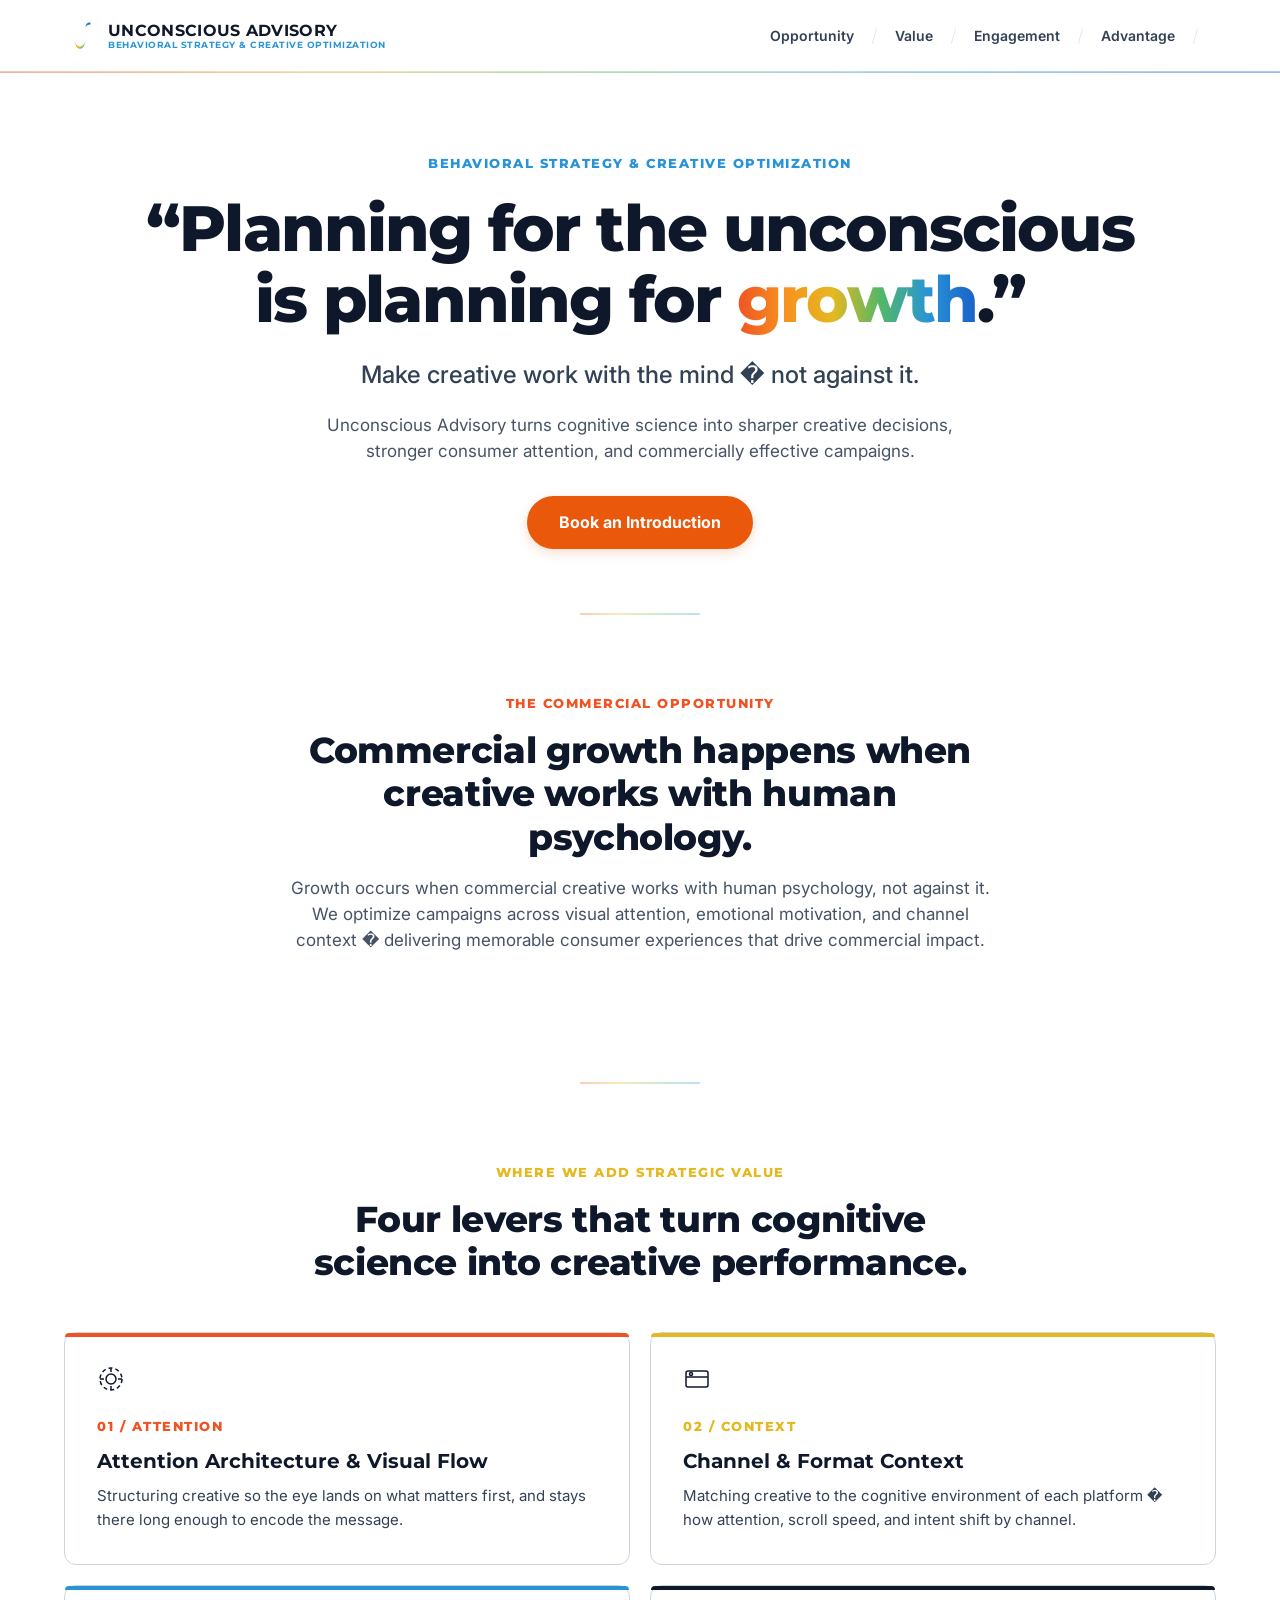
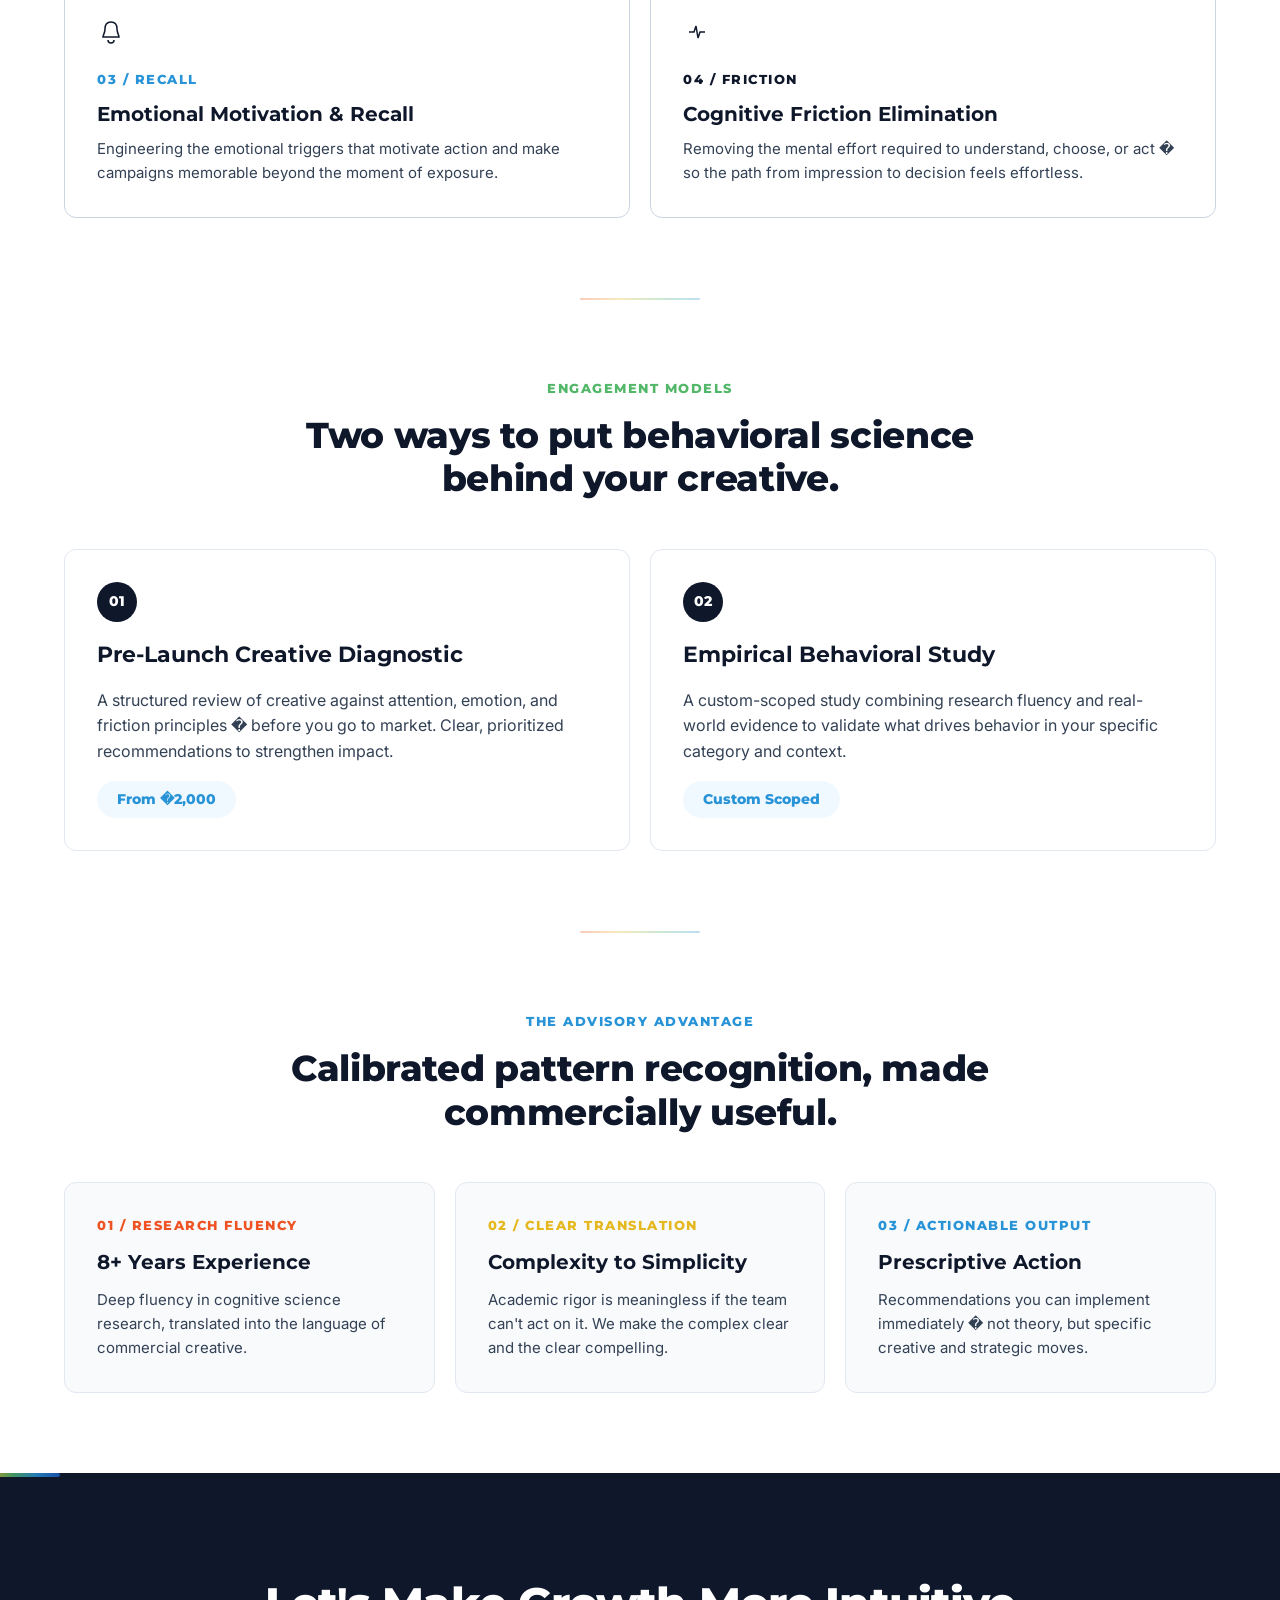
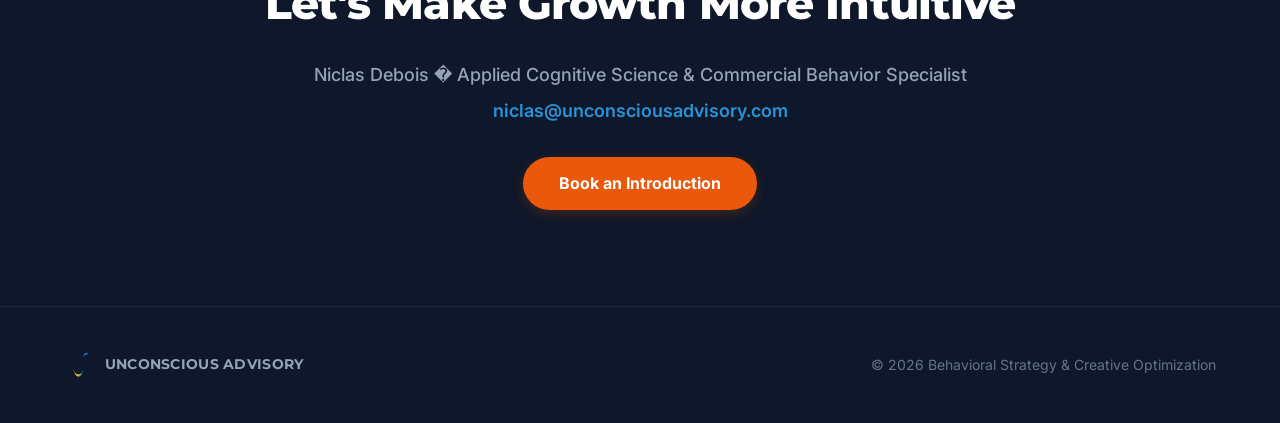
==== index.html @ fe566abb "Enhance mobile menu, add desktop nav dividers, add favicon, and refine logo" ====
<!DOCTYPE html>
<html lang="en">
  <head>
    <meta charset="utf-8">
    <meta name="viewport" content="width=device-width, initial-scale=1">
    <title>Unconscious Advisory � Behavioral Strategy & Creative Optimization</title>
    <meta name="description" content="Unconscious Advisory turns cognitive science into sharper creative decisions, stronger consumer attention, and commercially effective campaigns.">
    <link rel="icon" type="image/svg+xml" href="data:image/svg+xml,<svg viewBox='0 0 400 500' xmlns='http://www.w3.org/2000/svg'><defs><linearGradient id='fg' x1='0%' y1='25%' x2='100%' y2='10%'><stop offset='0%' stop-color='%23EF5324'/><stop offset='18%' stop-color='%23F6921E'/><stop offset='38%' stop-color='%23E5B820'/><stop offset='58%' stop-color='%2352B769'/><stop offset='78%' stop-color='%232894D7'/><stop offset='100%' stop-color='%231B60C8'/></linearGradient></defs><path d='M 50 100 H 130 V 280 C 130 350, 170 380, 200 380 C 230 380, 270 350, 270 280 V 150 C 270 120, 295 105, 330 105 V 80 C 295 80, 270 95, 270 140 V 280 C 270 360, 230 410, 200 410 C 170 410, 130 360, 130 280 V 100 H 50 Z' fill='url(%23fg)'/></svg>">
    <link rel="preconnect" href="https://fonts.googleapis.com">
    <link rel="preconnect" href="https://fonts.gstatic.com" crossorigin>
    <link href="https://fonts.googleapis.com/css2?family=Inter:wght@400;500;600;700&family=Montserrat:wght@600;700;800&display=swap" rel="stylesheet">
    <link rel="stylesheet" href="style.css">
  </head>
  <body>
    <nav>
      <div class="wrap">
        <div class="logo-lockup">
          <svg class="logo-mark" viewBox="0 0 400 500" xmlns="http://www.w3.org/2000/svg">
            <defs>
              <linearGradient id="uLogoGradient" x1="0%" y1="25%" x2="100%" y2="10%">
                <stop offset="0%" stop-color="#EF5324"/>
                <stop offset="18%" stop-color="#F6921E"/>
                <stop offset="38%" stop-color="#E5B820"/>
                <stop offset="58%" stop-color="#52B769"/>
                <stop offset="78%" stop-color="#2894D7"/>
                <stop offset="100%" stop-color="#1B60C8"/>
              </linearGradient>
            </defs>
            <path d="M 50 100 H 130 V 280 C 130 350, 170 380, 200 380 C 230 380, 270 350, 270 280 V 150 C 270 120, 295 105, 330 105 V 80 C 295 80, 270 95, 270 140 V 280 C 270 360, 230 410, 200 410 C 170 410, 130 360, 130 280 V 100 H 50 Z" fill="url(#uLogoGradient)"/>
          </svg>
          <div class="logo-text">
            <span class="l1">Unconscious Advisory</span>
            <span class="l2">Behavioral Strategy &amp; Creative Optimization</span>
          </div>
        </div>
        <button class="menu-toggle" aria-label="Toggle navigation">
          <span></span>
          <span></span>
          <span></span>
        </button>
        <ul id="nav-links">
          <li><a href="#opportunity" class="nav-link">Opportunity</a></li>
          <li><a href="#value" class="nav-link">Value</a></li>
          <li><a href="#models" class="nav-link">Engagement</a></li>
          <li><a href="#advantage" class="nav-link">Advantage</a></li>
          <li class="mobile-cta-li" style="display:none;">
            <a class="nav-cta mobile-only" href="#contact">Book an Introduction</a>
          </li>
        </ul>
      </div>
    </nav>

    <header class="hero">
      <div class="wrap">
        <div class="eyebrow">Behavioral Strategy &amp; Creative Optimization</div>
        <h1 class="slogan">&ldquo;Planning for the unconscious is planning for <span class="accent">growth</span>.&rdquo;</h1>
        <p class="secondary">Make creative work with the mind � not against it.</p>
        <p class="sub">Unconscious Advisory turns cognitive science into sharper creative decisions, stronger consumer attention, and commercially effective campaigns.</p>
        <a class="hero-cta" href="#contact">Book an Introduction</a>
      </div>
    </header>

    <section id="opportunity">
      <div class="wrap">
        <div class="section-head">
          <div class="eyebrow" style="color:var(--grad-1)">The Commercial Opportunity</div>
          <h2>Commercial growth happens when creative works with human psychology.</h2>
          <p>Growth occurs when commercial creative works with human psychology, not against it. We optimize campaigns across visual attention, emotional motivation, and channel context � delivering memorable consumer experiences that drive commercial impact.</p>
        </div>
      </div>
    </section>

    <section id="value">
      <div class="wrap">
        <div class="section-head">
          <div class="eyebrow" style="color:var(--grad-3)">Where We Add Strategic Value</div>
          <h2>Four levers that turn cognitive science into creative performance.</h2>
        </div>
        <div class="grid grid-2x2">
          <div class="card">
            <div class="top-bar" style="background:var(--grad-1)"></div>
            <div class="icon"><svg width="28" height="28" viewBox="0 0 28 28"><circle cx="14" cy="14" r="5"/><circle cx="14" cy="14" r="11" stroke-dasharray="4 3"/><path d="M14 3 L14 7 M14 21 L14 25 M3 14 L7 14 M21 14 L25 14"/></svg></div>
            <span class="num" style="color:var(--grad-1)">01 / Attention</span>
            <h3>Attention Architecture &amp; Visual Flow</h3>
            <p>Structuring creative so the eye lands on what matters first, and stays there long enough to encode the message.</p>
          </div>
          <div class="card">
            <div class="top-bar" style="background:var(--grad-3)"></div>
            <div class="icon"><svg width="28" height="28" viewBox="0 0 28 28"><rect x="3" y="6" width="22" height="16" rx="2"/><path d="M3 12 L25 12"/><circle cx="8" cy="9" r="1.5"/></svg></div>
            <span class="num" style="color:var(--grad-3)">02 / Context</span>
            <h3>Channel &amp; Format Context</h3>
            <p>Matching creative to the cognitive environment of each platform � how attention, scroll speed, and intent shift by channel.</p>
          </div>
          <div class="card">
            <div class="top-bar" style="background:var(--grad-5)"></div>
            <div class="icon"><svg width="28" height="28" viewBox="0 0 28 28"><path d="M14 4 C10 4 8 7 8 11 C8 15 6 17 6 19 L22 19 C22 17 20 15 20 11 C20 7 18 4 14 4 Z M11 22 C11 24 12 25 14 25 C16 25 17 24 17 22"/></svg></div>
            <span class="num" style="color:var(--grad-5)">03 / Recall</span>
            <h3>Emotional Motivation &amp; Recall</h3>
            <p>Engineering the emotional triggers that motivate action and make campaigns memorable beyond the moment of exposure.</p>
          </div>
          <div class="card">
            <div class="top-bar" style="background:var(--dark)"></div>
            <div class="icon"><svg width="28" height="28" viewBox="0 0 28 28"><path d="M6 14 L11 14 L13 8 L15 20 L17 14 L22 14"/></svg></div>
            <span class="num" style="color:var(--dark)">04 / Friction</span>
            <h3>Cognitive Friction Elimination</h3>
            <p>Removing the mental effort required to understand, choose, or act � so the path from impression to decision feels effortless.</p>
          </div>
        </div>
      </div>
    </section>

    <section id="models">
      <div class="wrap">
        <div class="section-head">
          <div class="eyebrow" style="color:var(--grad-4)">Engagement Models</div>
          <h2>Two ways to put behavioral science behind your creative.</h2>
        </div>
        <div class="grid grid-2">
          <div class="eng-card">
            <div class="node">01</div>
            <h3>Pre-Launch Creative Diagnostic</h3>
            <p>A structured review of creative against attention, emotion, and friction principles � before you go to market. Clear, prioritized recommendations to strengthen impact.</p>
            <span class="price-tag">From �2,000</span>
          </div>
          <div class="eng-card">
            <div class="node">02</div>
            <h3>Empirical Behavioral Study</h3>
            <p>A custom-scoped study combining research fluency and real-world evidence to validate what drives behavior in your specific category and context.</p>
            <span class="price-tag">Custom Scoped</span>
          </div>
        </div>
      </div>
    </section>

    <section id="advantage">
      <div class="wrap">
        <div class="section-head">
          <div class="eyebrow" style="color:var(--grad-5)">The Advisory Advantage</div>
          <h2>Calibrated pattern recognition, made commercially useful.</h2>
        </div>
        <div class="advantage">
          <div class="adv-item">
            <div class="label">01 / Research Fluency</div>
            <h3>8+ Years Experience</h3>
            <p>Deep fluency in cognitive science research, translated into the language of commercial creative.</p>
          </div>
          <div class="adv-item">
            <div class="label">02 / Clear Translation</div>
            <h3>Complexity to Simplicity</h3>
            <p>Academic rigor is meaningless if the team can't act on it. We make the complex clear and the clear compelling.</p>
          </div>
          <div class="adv-item">
            <div class="label">03 / Actionable Output</div>
            <h3>Prescriptive Action</h3>
            <p>Recommendations you can implement immediately � not theory, but specific creative and strategic moves.</p>
          </div>
        </div>
      </div>
    </section>

    <section id="contact" class="cta-section">
      <div class="wrap">
        <h2>Let's Make Growth More Intuitive</h2>
        <p class="person">Niclas Debois � Applied Cognitive Science &amp; Commercial Behavior Specialist</p>
        <a class="email" href="mailto:niclas@unconsciousadvisory.com">niclas@unconsciousadvisory.com</a><br>
        <a class="cta-btn" href="mailto:niclas@unconsciousadvisory.com?subject=Book%20an%20Introduction">Book an Introduction</a>
      </div>
    </section>

    <footer>
      <div class="wrap">
        <div class="footer-logo">
          <svg class="logo-mark" viewBox="0 0 400 500" xmlns="http://www.w3.org/2000/svg">
            <defs>
              <linearGradient id="uLogoGradientFt" x1="0%" y1="25%" x2="100%" y2="10%">
                <stop offset="0%" stop-color="#EF5324"/>
                <stop offset="18%" stop-color="#F6921E"/>
                <stop offset="38%" stop-color="#E5B820"/>
                <stop offset="58%" stop-color="#52B769"/>
                <stop offset="78%" stop-color="#2894D7"/>
                <stop offset="100%" stop-color="#1B60C8"/>
              </linearGradient>
            </defs>
            <path d="M 50 100 H 130 V 280 C 130 350, 170 380, 200 380 C 230 380, 270 350, 270 280 V 150 C 270 120, 295 105, 330 105 V 80 C 295 80, 270 95, 270 140 V 280 C 270 360, 230 410, 200 410 C 170 410, 130 360, 130 280 V 100 H 50 Z" fill="url(#uLogoGradientFt)"/>
          </svg>
          <span class="ft">Unconscious Advisory</span>
        </div>
        <span class="footer-copy">&copy; <span id="year"></span> Behavioral Strategy &amp; Creative Optimization</span>
      </div>
    </footer>
    <script>
      document.getElementById('year').textContent = new Date().getFullYear();
      
      // Mobile Menu Toggle
      const toggle = document.querySelector('.menu-toggle');
      const navLinks = document.getElementById('nav-links');
      const links = document.querySelectorAll('.nav-link');
      
      toggle.addEventListener('click', () => {
        toggle.classList.toggle('active');
        navLinks.classList.toggle('active');
        document.body.classList.toggle('menu-open');
      });
      
      links.forEach(link => {
        link.addEventListener('click', () => {
          toggle.classList.remove('active');
          navLinks.classList.remove('active');
          document.body.classList.remove('menu-open');
        });
      });
    </script>
  </body>
</html>
---- style.css ----
* { margin: 0; padding: 0; box-sizing: border-box; }
:root {
  --dark: #0F172A;
  --neutral: #334155;
  --bg: #FFFFFF;
  --tint: #F8FAFC;
  --border: #E2E8F0;
  --border-card: #CBD5E1;
  --accent-1: #EA580C;
  --accent-2: #EAB308;
  --accent-3: #0284C7;
  --price-bg: #F0F9FF;
  --grad-1: #EF5324;
  --grad-2: #F6921E;
  --grad-3: #E5B820;
  --grad-4: #52B769;
  --grad-5: #2894D7;
  --grad-6: #1B60C8;
}
html { scroll-behavior: smooth; }
body {
  font-family: 'Inter', -apple-system, BlinkMacSystemFont, 'Segoe UI', Roboto, sans-serif;
  background: var(--bg);
  color: var(--neutral);
  font-size: 16px;
  line-height: 1.55;
  -webkit-font-smoothing: antialiased;
}
body.menu-open { overflow: hidden; }
h1, h2, h3, h4 { font-family: 'Montserrat', sans-serif; color: var(--dark); }
a { color: var(--accent-3); text-decoration: none; transition: opacity 0.2s; }
a:hover { opacity: 0.8; }
.wrap { max-width: 1200px; margin: 0 auto; padding: 0 24px; }

nav {
  position: sticky; top: 0; z-index: 100;
  background: rgba(255,255,255,0.92);
  backdrop-filter: blur(12px);
  border-bottom: 1px solid var(--border);
}
nav::after {
  content: ""; position: absolute; bottom: -1px; left: 0; right: 0; height: 2px;
  background: linear-gradient(90deg, var(--grad-1), var(--grad-3), var(--grad-4), var(--grad-5), var(--grad-6));
  opacity: 0.35;
}
nav .wrap { display: flex; align-items: center; justify-content: space-between; height: 72px; }
.logo-lockup { display: flex; align-items: center; gap: 12px; z-index: 110; }
.logo-mark { height: 40px; width: auto; flex-shrink: 0; }
.logo-text { display: flex; flex-direction: column; line-height: 1.1; }
.logo-text .l1 { font-family: 'Montserrat', sans-serif; font-weight: 700; font-size: 16px; text-transform: uppercase; color: var(--dark); letter-spacing: 0.02em; }
.logo-text .l2 { font-family: 'Montserrat', sans-serif; font-weight: 700; font-size: 8.5px; text-transform: uppercase; color: var(--grad-5); letter-spacing: 0.06em; margin-top: 2px; }

nav ul { list-style: none; display: flex; align-items: center; }
nav ul li { display: flex; align-items: center; }
/* Desktop Slicing/Dividers */
nav ul li:not(:last-child)::after {
  content: "";
  width: 1px;
  height: 16px;
  background: var(--border);
  margin: 0 20px;
  transform: rotate(15deg);
}
nav ul a { font-size: 14px; font-weight: 600; color: var(--neutral); transition: color 0.2s; }
nav ul a:hover { color: var(--dark); }

.nav-cta { display: none; } /* Hidden on desktop nav per request */

/* Hamburger Menu Toggle */
.menu-toggle {
  display: none;
  flex-direction: column;
  justify-content: center;
  gap: 5px;
  background: none;
  border: none;
  cursor: pointer;
  padding: 10px;
  z-index: 110;
  width: 44px;
  height: 44px;
}
.menu-toggle span {
  display: block;
  width: 24px;
  height: 2px;
  background: var(--dark);
  border-radius: 2px;
  transition: 0.3s;
}
.menu-toggle.active span:nth-child(1) { transform: translateY(7px) rotate(45deg); }
.menu-toggle.active span:nth-child(2) { opacity: 0; }
.menu-toggle.active span:nth-child(3) { transform: translateY(-7px) rotate(-45deg); }

@media (max-width: 960px) {
  .menu-toggle { display: flex; }
  nav ul {
    position: fixed;
    top: 0;
    right: 0;
    bottom: 0;
    left: 0;
    background: #fff;
    flex-direction: column;
    justify-content: center;
    align-items: center;
    gap: 32px;
    padding: 24px;
    transform: translateX(100%);
    transition: transform 0.4s cubic-bezier(0.16, 1, 0.3, 1);
    z-index: 105;
  }
  nav ul.active { transform: translateX(0); }
  nav ul li:not(:last-child)::after { display: none; }
  nav ul a { font-size: 28px; font-weight: 700; color: var(--dark); }
  
  /* Mobile version of the CTA in dropdown */
  nav ul .mobile-cta-li { display: block; margin-top: 20px; }
  .nav-cta.mobile-only {
    display: inline-block;
    font-family: 'Inter', sans-serif; font-size: 18px; font-weight: 700; color: #fff;
    padding: 16px 40px; background: var(--accent-1); border-radius: 40px;
    text-align: center;
  }
}

.hero { padding: 80px 0 64px; position: relative; overflow: hidden; background: var(--bg); }
.hero .wrap { position: relative; text-align: center; }
.eyebrow {
  font-family: 'Montserrat', sans-serif; font-size: 13px; font-weight: 800;
  text-transform: uppercase; letter-spacing: 1.5px; color: var(--grad-5);
  margin-bottom: 20px;
}
.hero .slogan {
  font-family: 'Montserrat', sans-serif;
  font-size: clamp(32px, 6vw, 64px); font-weight: 800; line-height: 1.1;
  letter-spacing: -0.03em; color: var(--dark); max-width: 1000px;
  margin: 0 auto 24px;
}
.hero .slogan .accent {
  background: linear-gradient(90deg, var(--grad-1), var(--grad-2), var(--grad-3), var(--grad-4), var(--grad-5), var(--grad-6));
  -webkit-background-clip: text; background-clip: text;
  -webkit-text-fill-color: transparent;
}
.hero .secondary {
  font-family: 'Inter', sans-serif;
  font-size: clamp(18px, 2.5vw, 24px); font-weight: 500; line-height: 1.4;
  color: var(--neutral); max-width: 700px; margin: 0 auto 20px;
}
.hero .sub { font-size: clamp(15px, 2vw, 17px); color: var(--neutral); max-width: 640px; margin: 0 auto 32px; font-weight: 400; opacity: 0.9; }
.hero-cta {
  display: inline-block; font-family: 'Inter', sans-serif; font-weight: 700; font-size: 16px;
  color: #fff; background: var(--accent-1); padding: 14px 32px; border-radius: 30px;
  transition: transform 0.2s, box-shadow 0.2s;
  box-shadow: 0 4px 12px rgba(234, 88, 12, 0.2);
}
.hero-cta:hover { transform: translateY(-2px); box-shadow: 0 6px 16px rgba(234, 88, 12, 0.3); opacity: 1; }

section { padding: 80px 0; position: relative; }
section::before {
  content: ""; position: absolute; top: 0; left: 50%; transform: translateX(-50%);
  width: 120px; height: 2px;
  background: linear-gradient(90deg, var(--grad-1), var(--grad-3), var(--grad-4), var(--grad-5));
  opacity: 0.3; border-radius: 2px;
}
.section-head { max-width: 720px; margin: 0 auto 48px; text-align: center; }
.section-head .eyebrow { margin-bottom: 16px; }
.section-head h2 { font-size: clamp(26px, 4vw, 36px); font-weight: 800; line-height: 1.2; color: var(--dark); margin-bottom: 16px; letter-spacing: -0.01em; }
.section-head p { font-size: 17px; color: var(--neutral); opacity: 0.9; }

.grid { display: grid; gap: 20px; }
.grid-2x2 { grid-template-columns: repeat(2, 1fr); }
.grid-2 { grid-template-columns: repeat(2, 1fr); }

.card {
  background: var(--bg); border: 1px solid var(--border-card); border-radius: 12px;
  padding: 32px; transition: transform 0.3s, box-shadow 0.3s; position: relative;
}
.card:hover { transform: translateY(-4px); box-shadow: 0 12px 32px rgba(15,23,42,0.08); }
.card .top-bar { position: absolute; top: 0; left: 0; right: 0; height: 4px; border-radius: 12px 12px 0 0; }
.card .icon { margin-bottom: 16px; }
.card .icon svg { stroke: var(--dark); stroke-width: 1.5; fill: none; }
.card .num { font-family: 'Montserrat', sans-serif; font-size: 13px; font-weight: 800; letter-spacing: 1.5px; margin-bottom: 12px; display: block; text-transform: uppercase; }
.card h3 { font-size: 20px; font-weight: 700; line-height: 1.3; color: var(--dark); margin-bottom: 10px; }
.card p { color: var(--neutral); font-size: 15px; line-height: 1.6; }

.eng-card {
  background: var(--bg); border: 1px solid var(--border); border-radius: 12px;
  padding: 32px; display: flex; flex-direction: column; gap: 16px;
}
.eng-card .node {
  display: inline-flex; align-items: center; justify-content: center;
  width: 40px; height: 40px; border-radius: 50%; background: var(--dark); color: #fff;
  font-family: 'Montserrat', sans-serif; font-size: 14px; font-weight: 800;
}
.eng-card h3 { font-size: 22px; font-weight: 700; color: var(--dark); }
.eng-card p { color: var(--neutral); font-size: 16px; line-height: 1.6; }
.price-tag {
  display: inline-block; font-family: 'Montserrat', sans-serif; font-size: 14px; font-weight: 800;
  color: var(--grad-5); background: var(--price-bg); padding: 8px 20px; border-radius: 30px;
  align-self: flex-start; margin-top: auto;
}

.advantage { display: grid; grid-template-columns: repeat(3, 1fr); gap: 20px; }
.adv-item {
  background: var(--tint); border: 1px solid var(--border); border-radius: 12px; padding: 32px;
}
.adv-item .label {
  font-family: 'Montserrat', sans-serif; font-size: 13px; font-weight: 800;
  text-transform: uppercase; letter-spacing: 1.5px; margin-bottom: 12px;
}
.adv-item:nth-child(1) .label { color: var(--grad-1); }
.adv-item:nth-child(2) .label { color: var(--grad-3); }
.adv-item:nth-child(3) .label { color: var(--grad-5); }
.adv-item h3 { font-size: 20px; font-weight: 700; color: var(--dark); margin-bottom: 10px; }
.adv-item p { color: var(--neutral); font-size: 15px; line-height: 1.6; }

.cta-section { padding: 96px 0; text-align: center; background: var(--dark); position: relative; }
.cta-section::before {
  content: ""; position: absolute; top: 0; left: 0; right: 0; height: 4px;
  background: linear-gradient(90deg, var(--grad-1), var(--grad-2), var(--grad-3), var(--grad-4), var(--grad-5), var(--grad-6));
  opacity: 0.8;
}
.cta-section h2 { font-size: clamp(32px, 5vw, 44px); font-weight: 800; color: #fff; margin-bottom: 24px; letter-spacing: -0.02em; }
.cta-section .person { color: #94a3b8; font-size: 18px; margin-bottom: 8px; font-weight: 500; }
.cta-section .email { color: var(--grad-5); font-size: 18px; font-weight: 600; margin-bottom: 32px; display: inline-block; }
.cta-section .email:hover { color: #fff; opacity: 1; }
.cta-btn {
  display: inline-block; font-family: 'Inter', sans-serif; font-weight: 700; font-size: 16px;
  color: #fff; background: var(--accent-1); padding: 14px 36px; border-radius: 30px;
  transition: transform 0.2s, box-shadow 0.2s;
  box-shadow: 0 4px 12px rgba(234, 88, 12, 0.2);
}
.cta-btn:hover { transform: translateY(-2px); box-shadow: 0 8px 20px rgba(234, 88, 12, 0.4); opacity: 1; }

footer { padding: 40px 0; background: var(--dark); border-top: 1px solid #1e293b; }
footer .wrap { display: flex; align-items: center; justify-content: space-between; gap: 24px; }
.footer-logo { display: flex; align-items: center; gap: 12px; }
.footer-logo .logo-mark { height: 36px; width: auto; }
.footer-logo .ft { font-family: 'Montserrat', sans-serif; font-weight: 700; font-size: 14px; text-transform: uppercase; color: #94a3b8; letter-spacing: 0.02em; }
.footer-copy { color: #64748b; font-size: 14px; }

@media (max-width: 760px) {
  .grid-2x2, .grid-2, .advantage { grid-template-columns: 1fr; }
  section { padding: 64px 0; }
  .hero { padding: 64px 0 48px; }
  .cta-section { padding: 64px 0; }
  footer .wrap { flex-direction: column; text-align: center; }
  .footer-logo { justify-content: center; }
}
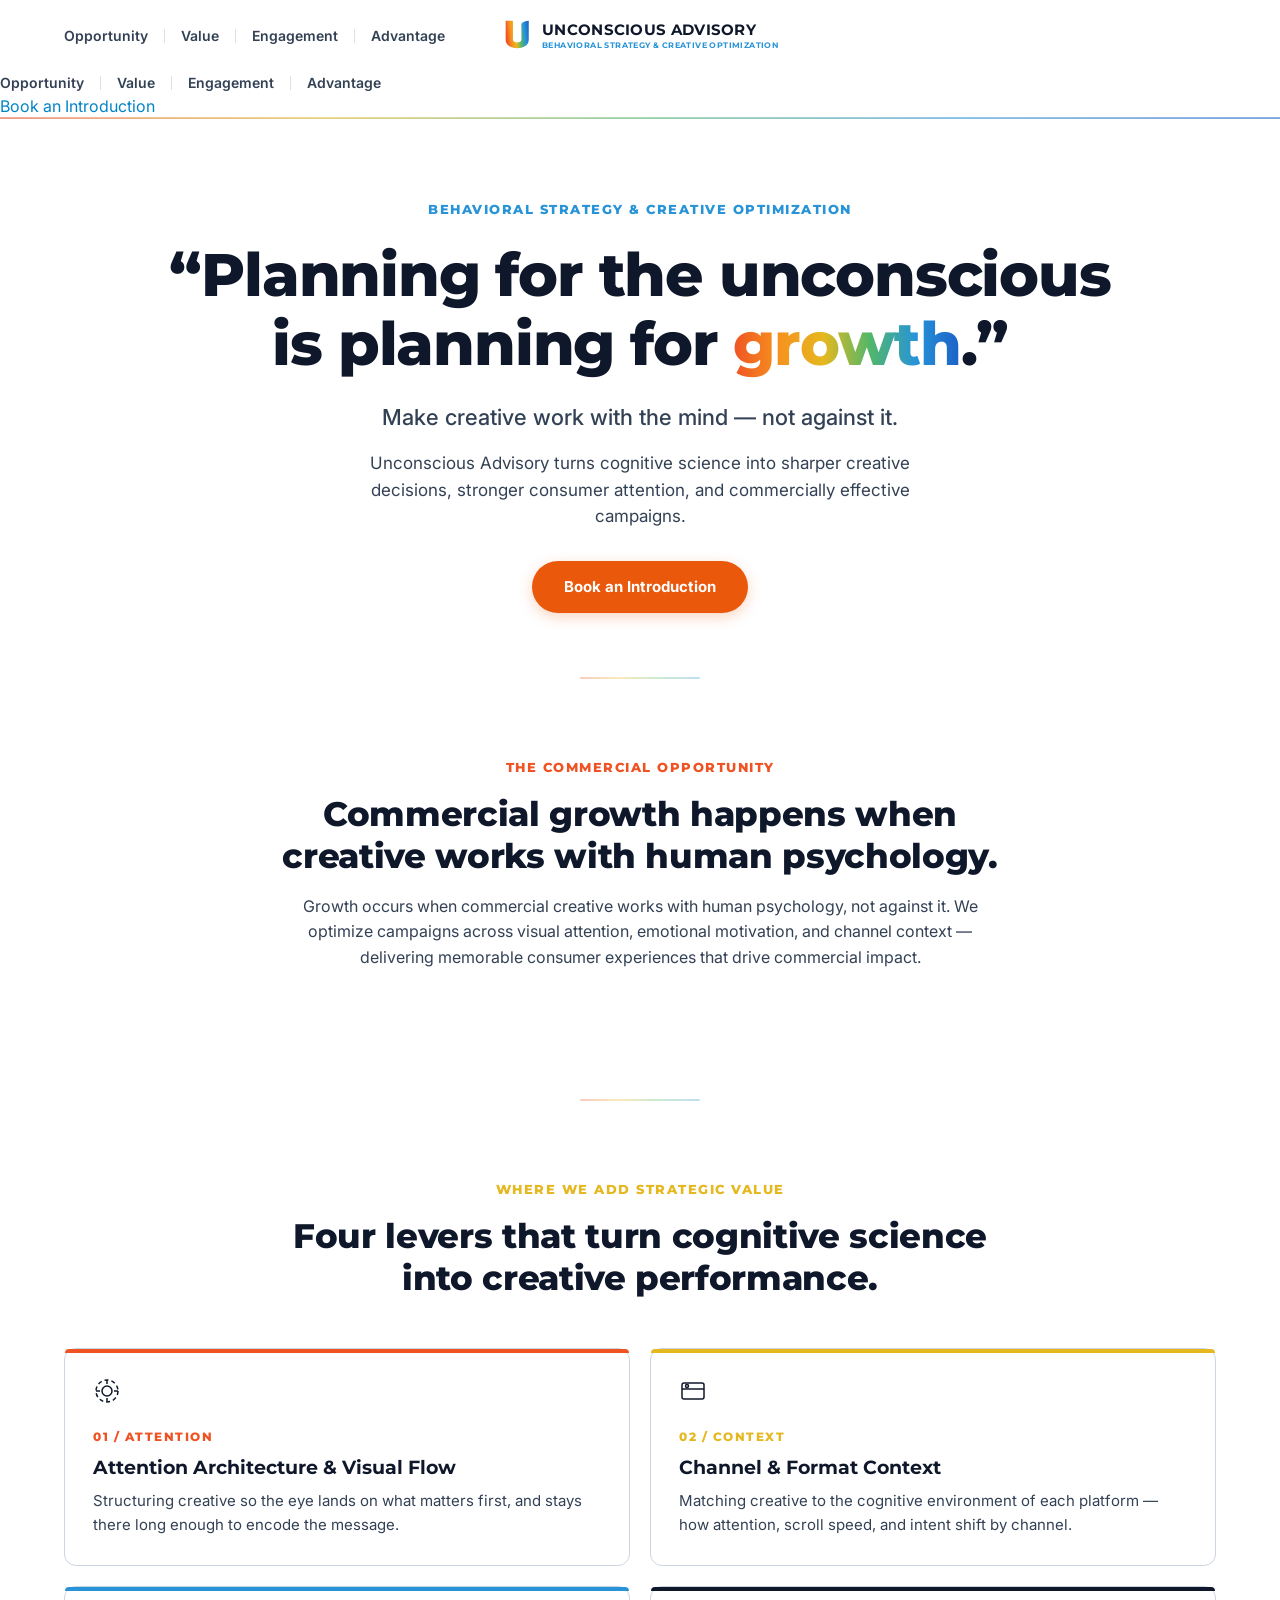
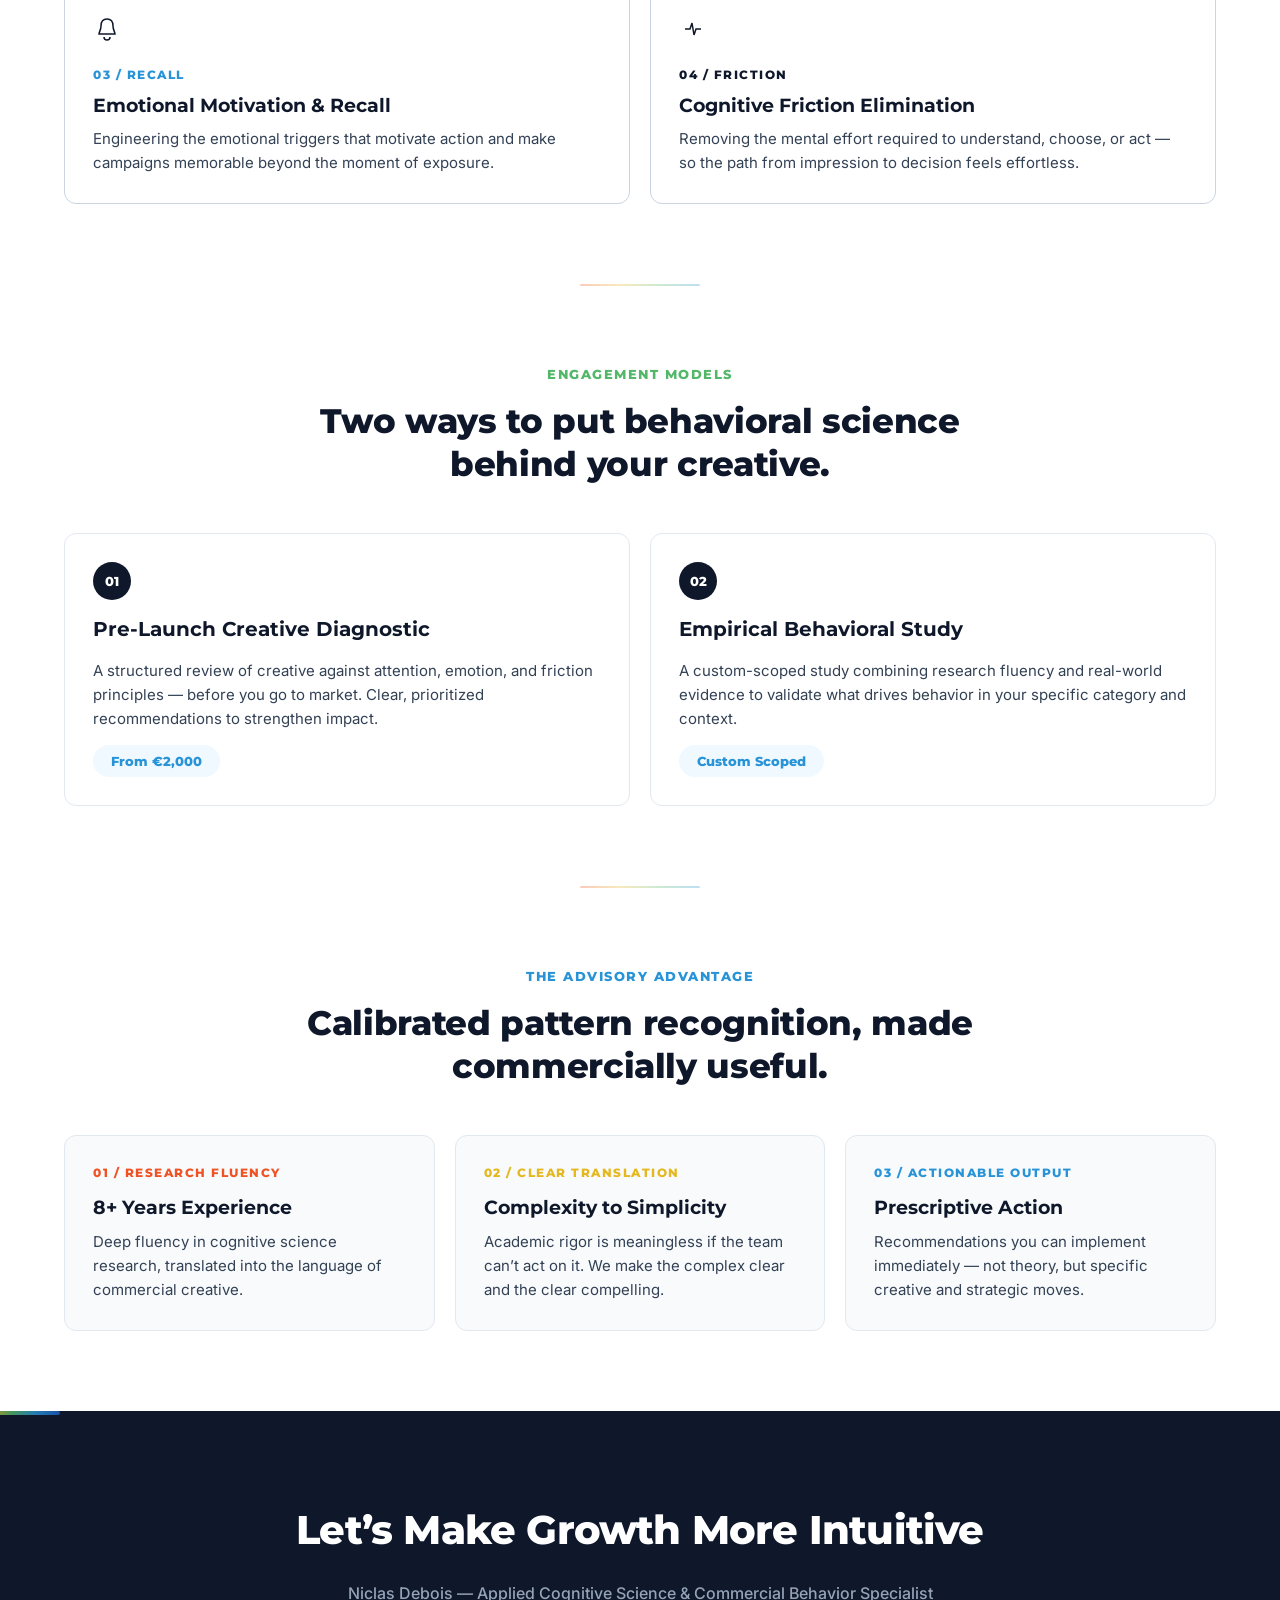
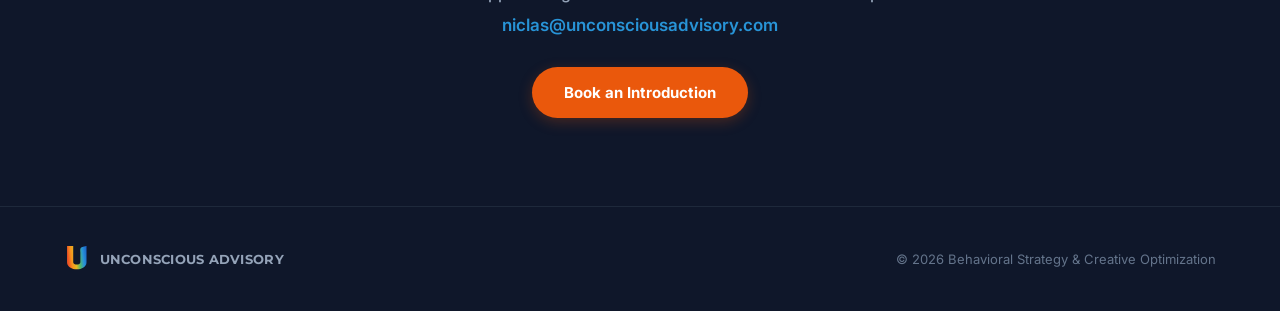
==== commit 1c2ed730: "Fix logo alignment, overhaul mobile menu dropdown, and fix character encoding" ====
--- a/index.html
+++ b/index.html
@@ -3,9 +3,9 @@
   <head>
     <meta charset="utf-8">
     <meta name="viewport" content="width=device-width, initial-scale=1">
-    <title>Unconscious Advisory � Behavioral Strategy & Creative Optimization</title>
+    <title>Unconscious Advisory &mdash; Behavioral Strategy &amp; Creative Optimization</title>
     <meta name="description" content="Unconscious Advisory turns cognitive science into sharper creative decisions, stronger consumer attention, and commercially effective campaigns.">
-    <link rel="icon" type="image/svg+xml" href="data:image/svg+xml,<svg viewBox='0 0 400 500' xmlns='http://www.w3.org/2000/svg'><defs><linearGradient id='fg' x1='0%' y1='25%' x2='100%' y2='10%'><stop offset='0%' stop-color='%23EF5324'/><stop offset='18%' stop-color='%23F6921E'/><stop offset='38%' stop-color='%23E5B820'/><stop offset='58%' stop-color='%2352B769'/><stop offset='78%' stop-color='%232894D7'/><stop offset='100%' stop-color='%231B60C8'/></linearGradient></defs><path d='M 50 100 H 130 V 280 C 130 350, 170 380, 200 380 C 230 380, 270 350, 270 280 V 150 C 270 120, 295 105, 330 105 V 80 C 295 80, 270 95, 270 140 V 280 C 270 360, 230 410, 200 410 C 170 410, 130 360, 130 280 V 100 H 50 Z' fill='url(%23fg)'/></svg>">
+    <link rel="icon" type="image/svg+xml" href="data:image/svg+xml,<svg viewBox='0 0 100 125' xmlns='http://www.w3.org/2000/svg'><defs><linearGradient id='fg' x1='0%' y1='25%' x2='100%' y2='10%'><stop offset='0%' stop-color='%23EF5324'/><stop offset='18%' stop-color='%23F6921E'/><stop offset='38%' stop-color='%23E5B820'/><stop offset='58%' stop-color='%2352B769'/><stop offset='78%' stop-color='%232894D7'/><stop offset='100%' stop-color='%231B60C8'/></linearGradient></defs><path d='M 12 12 H 36 V 75 C 36 87, 64 87, 64 75 V 38 C 64 24, 58 16, 88 12 C 88 35, 88 75, 88 75 C 88 112, 12 112, 12 75 Z' fill='url(%23fg)'/></svg>">
     <link rel="preconnect" href="https://fonts.googleapis.com">
     <link rel="preconnect" href="https://fonts.gstatic.com" crossorigin>
     <link href="https://fonts.googleapis.com/css2?family=Inter:wght@400;500;600;700&family=Montserrat:wght@600;700;800&display=swap" rel="stylesheet">
@@ -14,8 +14,16 @@
   <body>
     <nav>
       <div class="wrap">
-        <div class="logo-lockup">
-          <svg class="logo-mark" viewBox="0 0 400 500" xmlns="http://www.w3.org/2000/svg">
+        <div class="nav-left">
+          <ul>
+            <li><a href="#opportunity">Opportunity</a></li>
+            <li><a href="#value">Value</a></li>
+            <li><a href="#models">Engagement</a></li>
+            <li><a href="#advantage">Advantage</a></li>
+          </ul>
+        </div>
+        <a href="#" class="logo-lockup">
+          <svg class="logo-mark" viewBox="0 0 100 125" xmlns="http://www.w3.org/2000/svg">
             <defs>
               <linearGradient id="uLogoGradient" x1="0%" y1="25%" x2="100%" y2="10%">
                 <stop offset="0%" stop-color="#EF5324"/>
@@ -26,27 +34,31 @@
                 <stop offset="100%" stop-color="#1B60C8"/>
               </linearGradient>
             </defs>
-            <path d="M 50 100 H 130 V 280 C 130 350, 170 380, 200 380 C 230 380, 270 350, 270 280 V 150 C 270 120, 295 105, 330 105 V 80 C 295 80, 270 95, 270 140 V 280 C 270 360, 230 410, 200 410 C 170 410, 130 360, 130 280 V 100 H 50 Z" fill="url(#uLogoGradient)"/>
+            <path d="M 12 12 H 36 V 75 C 36 87, 64 87, 64 75 V 38 C 64 24, 58 16, 88 12 C 88 35, 88 75, 88 75 C 88 112, 12 112, 12 75 Z" fill="url(#uLogoGradient)"/>
           </svg>
           <div class="logo-text">
             <span class="l1">Unconscious Advisory</span>
             <span class="l2">Behavioral Strategy &amp; Creative Optimization</span>
           </div>
-        </div>
-        <button class="menu-toggle" aria-label="Toggle navigation">
-          <span></span>
-          <span></span>
-          <span></span>
-        </button>
-        <ul id="nav-links">
-          <li><a href="#opportunity" class="nav-link">Opportunity</a></li>
-          <li><a href="#value" class="nav-link">Value</a></li>
-          <li><a href="#models" class="nav-link">Engagement</a></li>
-          <li><a href="#advantage" class="nav-link">Advantage</a></li>
-          <li class="mobile-cta-li" style="display:none;">
-            <a class="nav-cta mobile-only" href="#contact">Book an Introduction</a>
-          </li>
+        </a>
+        <div class="nav-right">
+          <button class="menu-toggle" aria-label="Toggle navigation">
+            <span></span>
+            <span></span>
+            <span></span>
+          </button>
+        </div>
+      </div>
+      <div class="mobile-dropdown" id="mobile-menu">
+        <ul>
+          <li><a href="#opportunity" class="mobile-link">Opportunity</a></li>
+          <li><a href="#value" class="mobile-link">Value</a></li>
+          <li><a href="#models" class="mobile-link">Engagement</a></li>
+          <li><a href="#advantage" class="mobile-link">Advantage</a></li>
         </ul>
+        <div class="mobile-cta-wrapper">
+          <a class="mobile-cta-btn mobile-link" href="#contact">Book an Introduction</a>
+        </div>
       </div>
     </nav>
 
@@ -54,7 +66,7 @@
       <div class="wrap">
         <div class="eyebrow">Behavioral Strategy &amp; Creative Optimization</div>
         <h1 class="slogan">&ldquo;Planning for the unconscious is planning for <span class="accent">growth</span>.&rdquo;</h1>
-        <p class="secondary">Make creative work with the mind � not against it.</p>
+        <p class="secondary">Make creative work with the mind &mdash; not against it.</p>
         <p class="sub">Unconscious Advisory turns cognitive science into sharper creative decisions, stronger consumer attention, and commercially effective campaigns.</p>
         <a class="hero-cta" href="#contact">Book an Introduction</a>
       </div>
@@ -65,7 +77,7 @@
         <div class="section-head">
           <div class="eyebrow" style="color:var(--grad-1)">The Commercial Opportunity</div>
           <h2>Commercial growth happens when creative works with human psychology.</h2>
-          <p>Growth occurs when commercial creative works with human psychology, not against it. We optimize campaigns across visual attention, emotional motivation, and channel context � delivering memorable consumer experiences that drive commercial impact.</p>
+          <p>Growth occurs when commercial creative works with human psychology, not against it. We optimize campaigns across visual attention, emotional motivation, and channel context &mdash; delivering memorable consumer experiences that drive commercial impact.</p>
         </div>
       </div>
     </section>
@@ -89,7 +101,7 @@
             <div class="icon"><svg width="28" height="28" viewBox="0 0 28 28"><rect x="3" y="6" width="22" height="16" rx="2"/><path d="M3 12 L25 12"/><circle cx="8" cy="9" r="1.5"/></svg></div>
             <span class="num" style="color:var(--grad-3)">02 / Context</span>
             <h3>Channel &amp; Format Context</h3>
-            <p>Matching creative to the cognitive environment of each platform � how attention, scroll speed, and intent shift by channel.</p>
+            <p>Matching creative to the cognitive environment of each platform &mdash; how attention, scroll speed, and intent shift by channel.</p>
           </div>
           <div class="card">
             <div class="top-bar" style="background:var(--grad-5)"></div>
@@ -103,7 +115,7 @@
             <div class="icon"><svg width="28" height="28" viewBox="0 0 28 28"><path d="M6 14 L11 14 L13 8 L15 20 L17 14 L22 14"/></svg></div>
             <span class="num" style="color:var(--dark)">04 / Friction</span>
             <h3>Cognitive Friction Elimination</h3>
-            <p>Removing the mental effort required to understand, choose, or act � so the path from impression to decision feels effortless.</p>
+            <p>Removing the mental effort required to understand, choose, or act &mdash; so the path from impression to decision feels effortless.</p>
           </div>
         </div>
       </div>
@@ -119,8 +131,8 @@
           <div class="eng-card">
             <div class="node">01</div>
             <h3>Pre-Launch Creative Diagnostic</h3>
-            <p>A structured review of creative against attention, emotion, and friction principles � before you go to market. Clear, prioritized recommendations to strengthen impact.</p>
-            <span class="price-tag">From �2,000</span>
+            <p>A structured review of creative against attention, emotion, and friction principles &mdash; before you go to market. Clear, prioritized recommendations to strengthen impact.</p>
+            <span class="price-tag">From &euro;2,000</span>
           </div>
           <div class="eng-card">
             <div class="node">02</div>
@@ -147,12 +159,12 @@
           <div class="adv-item">
             <div class="label">02 / Clear Translation</div>
             <h3>Complexity to Simplicity</h3>
-            <p>Academic rigor is meaningless if the team can't act on it. We make the complex clear and the clear compelling.</p>
+            <p>Academic rigor is meaningless if the team can&rsquo;t act on it. We make the complex clear and the clear compelling.</p>
           </div>
           <div class="adv-item">
             <div class="label">03 / Actionable Output</div>
             <h3>Prescriptive Action</h3>
-            <p>Recommendations you can implement immediately � not theory, but specific creative and strategic moves.</p>
+            <p>Recommendations you can implement immediately &mdash; not theory, but specific creative and strategic moves.</p>
           </div>
         </div>
       </div>
@@ -160,8 +172,8 @@
 
     <section id="contact" class="cta-section">
       <div class="wrap">
-        <h2>Let's Make Growth More Intuitive</h2>
-        <p class="person">Niclas Debois � Applied Cognitive Science &amp; Commercial Behavior Specialist</p>
+        <h2>Let&rsquo;s Make Growth More Intuitive</h2>
+        <p class="person">Niclas Debois &mdash; Applied Cognitive Science &amp; Commercial Behavior Specialist</p>
         <a class="email" href="mailto:niclas@unconsciousadvisory.com">niclas@unconsciousadvisory.com</a><br>
         <a class="cta-btn" href="mailto:niclas@unconsciousadvisory.com?subject=Book%20an%20Introduction">Book an Introduction</a>
       </div>
@@ -170,7 +182,7 @@
     <footer>
       <div class="wrap">
         <div class="footer-logo">
-          <svg class="logo-mark" viewBox="0 0 400 500" xmlns="http://www.w3.org/2000/svg">
+          <svg class="logo-mark" viewBox="0 0 100 125" xmlns="http://www.w3.org/2000/svg">
             <defs>
               <linearGradient id="uLogoGradientFt" x1="0%" y1="25%" x2="100%" y2="10%">
                 <stop offset="0%" stop-color="#EF5324"/>
@@ -181,7 +193,7 @@
                 <stop offset="100%" stop-color="#1B60C8"/>
               </linearGradient>
             </defs>
-            <path d="M 50 100 H 130 V 280 C 130 350, 170 380, 200 380 C 230 380, 270 350, 270 280 V 150 C 270 120, 295 105, 330 105 V 80 C 295 80, 270 95, 270 140 V 280 C 270 360, 230 410, 200 410 C 170 410, 130 360, 130 280 V 100 H 50 Z" fill="url(#uLogoGradientFt)"/>
+            <path d="M 12 12 H 36 V 75 C 36 87, 64 87, 64 75 V 38 C 64 24, 58 16, 88 12 C 88 35, 88 75, 88 75 C 88 112, 12 112, 12 75 Z" fill="url(#uLogoGradientFt)"/>
           </svg>
           <span class="ft">Unconscious Advisory</span>
         </div>
@@ -191,21 +203,20 @@
     <script>
       document.getElementById('year').textContent = new Date().getFullYear();
       
-      // Mobile Menu Toggle
       const toggle = document.querySelector('.menu-toggle');
-      const navLinks = document.getElementById('nav-links');
-      const links = document.querySelectorAll('.nav-link');
+      const dropdown = document.getElementById('mobile-menu');
+      const mobileLinks = document.querySelectorAll('.mobile-link');
       
       toggle.addEventListener('click', () => {
         toggle.classList.toggle('active');
-        navLinks.classList.toggle('active');
+        dropdown.classList.toggle('active');
         document.body.classList.toggle('menu-open');
       });
       
-      links.forEach(link => {
+      mobileLinks.forEach(link => {
         link.addEventListener('click', () => {
           toggle.classList.remove('active');
-          navLinks.classList.remove('active');
+          dropdown.classList.remove('active');
           document.body.classList.remove('menu-open');
         });
       });
--- a/style.css
+++ b/style.css
@@ -32,98 +32,159 @@
 a:hover { opacity: 0.8; }
 .wrap { max-width: 1200px; margin: 0 auto; padding: 0 24px; }
 
+/* Sticky Navigation Header */
 nav {
   position: sticky; top: 0; z-index: 100;
-  background: rgba(255,255,255,0.92);
-  backdrop-filter: blur(12px);
+  background: #FFFFFF;
   border-bottom: 1px solid var(--border);
 }
 nav::after {
   content: ""; position: absolute; bottom: -1px; left: 0; right: 0; height: 2px;
   background: linear-gradient(90deg, var(--grad-1), var(--grad-3), var(--grad-4), var(--grad-5), var(--grad-6));
-  opacity: 0.35;
-}
-nav .wrap { display: flex; align-items: center; justify-content: space-between; height: 72px; }
-.logo-lockup { display: flex; align-items: center; gap: 12px; z-index: 110; }
-.logo-mark { height: 40px; width: auto; flex-shrink: 0; }
-.logo-text { display: flex; flex-direction: column; line-height: 1.1; }
-.logo-text .l1 { font-family: 'Montserrat', sans-serif; font-weight: 700; font-size: 16px; text-transform: uppercase; color: var(--dark); letter-spacing: 0.02em; }
-.logo-text .l2 { font-family: 'Montserrat', sans-serif; font-weight: 700; font-size: 8.5px; text-transform: uppercase; color: var(--grad-5); letter-spacing: 0.06em; margin-top: 2px; }
-
-nav ul { list-style: none; display: flex; align-items: center; }
+  opacity: 0.5;
+}
+
+/* Header Grid: Centered Logo Layout */
+nav .wrap {
+  display: grid;
+  grid-template-columns: 1fr auto 1fr;
+  align-items: center;
+  height: 72px;
+}
+
+.nav-left {
+  display: flex;
+  align-items: center;
+  justify-content: flex-start;
+}
+
+.logo-lockup {
+  display: flex;
+  align-items: center;
+  gap: 10px;
+  text-align: center;
+  justify-content: center;
+  text-decoration: none;
+}
+.logo-mark { height: 38px; width: auto; flex-shrink: 0; }
+.logo-text { display: flex; flex-direction: column; line-height: 1.1; text-align: left; }
+.logo-text .l1 { font-family: 'Montserrat', sans-serif; font-weight: 700; font-size: 15px; text-transform: uppercase; color: var(--dark); letter-spacing: 0.02em; }
+.logo-text .l2 { font-family: 'Montserrat', sans-serif; font-weight: 700; font-size: 8px; text-transform: uppercase; color: var(--grad-5); letter-spacing: 0.05em; margin-top: 2px; }
+
+.nav-right {
+  display: flex;
+  align-items: center;
+  justify-content: flex-end;
+}
+
+/* Desktop Links */
+nav ul { list-style: none; display: flex; align-items: center; margin: 0; padding: 0; }
 nav ul li { display: flex; align-items: center; }
-/* Desktop Slicing/Dividers */
 nav ul li:not(:last-child)::after {
   content: "";
   width: 1px;
-  height: 16px;
-  background: var(--border);
-  margin: 0 20px;
-  transform: rotate(15deg);
-}
-nav ul a { font-size: 14px; font-weight: 600; color: var(--neutral); transition: color 0.2s; }
+  height: 14px;
+  background: var(--border-card);
+  margin: 0 16px;
+  opacity: 0.7;
+}
+nav ul a { font-size: 14px; font-weight: 600; color: var(--neutral); transition: color 0.2s; white-space: nowrap; }
 nav ul a:hover { color: var(--dark); }
-
-.nav-cta { display: none; } /* Hidden on desktop nav per request */
 
 /* Hamburger Menu Toggle */
 .menu-toggle {
   display: none;
   flex-direction: column;
   justify-content: center;
+  align-items: center;
   gap: 5px;
   background: none;
   border: none;
   cursor: pointer;
-  padding: 10px;
-  z-index: 110;
-  width: 44px;
-  height: 44px;
+  padding: 8px;
+  width: 40px;
+  height: 40px;
+  margin-left: auto;
 }
 .menu-toggle span {
   display: block;
-  width: 24px;
+  width: 22px;
   height: 2px;
   background: var(--dark);
   border-radius: 2px;
-  transition: 0.3s;
+  transition: transform 0.3s ease, opacity 0.3s ease;
 }
 .menu-toggle.active span:nth-child(1) { transform: translateY(7px) rotate(45deg); }
 .menu-toggle.active span:nth-child(2) { opacity: 0; }
 .menu-toggle.active span:nth-child(3) { transform: translateY(-7px) rotate(-45deg); }
 
+/* Mobile Dropdown Styling - Solid, Opaque, Positioned Directly Below Header */
 @media (max-width: 960px) {
+  nav .wrap {
+    grid-template-columns: 40px 1fr 40px;
+  }
+  .nav-left { display: none; }
   .menu-toggle { display: flex; }
-  nav ul {
-    position: fixed;
-    top: 0;
+  
+  .mobile-dropdown {
+    position: absolute;
+    top: 72px;
+    left: 0;
     right: 0;
-    bottom: 0;
-    left: 0;
-    background: #fff;
+    background: #FFFFFF !important;
+    border-bottom: 1px solid var(--border);
+    box-shadow: 0 16px 32px rgba(15, 23, 42, 0.12);
+    padding: 16px 24px 28px;
+    transform: translateY(-150%);
+    opacity: 0;
+    visibility: hidden;
+    transition: transform 0.35s cubic-bezier(0.16, 1, 0.3, 1), opacity 0.25s ease, visibility 0.35s;
+    z-index: 99;
+  }
+  .mobile-dropdown.active {
+    transform: translateY(0);
+    opacity: 1;
+    visibility: visible;
+  }
+  .mobile-dropdown ul {
     flex-direction: column;
-    justify-content: center;
-    align-items: center;
-    gap: 32px;
-    padding: 24px;
-    transform: translateX(100%);
-    transition: transform 0.4s cubic-bezier(0.16, 1, 0.3, 1);
-    z-index: 105;
-  }
-  nav ul.active { transform: translateX(0); }
-  nav ul li:not(:last-child)::after { display: none; }
-  nav ul a { font-size: 28px; font-weight: 700; color: var(--dark); }
-  
-  /* Mobile version of the CTA in dropdown */
-  nav ul .mobile-cta-li { display: block; margin-top: 20px; }
-  .nav-cta.mobile-only {
-    display: inline-block;
-    font-family: 'Inter', sans-serif; font-size: 18px; font-weight: 700; color: #fff;
-    padding: 16px 40px; background: var(--accent-1); border-radius: 40px;
+    align-items: stretch;
+    width: 100%;
+    gap: 0;
+  }
+  .mobile-dropdown ul li {
+    width: 100%;
+  }
+  .mobile-dropdown ul li:not(:last-child)::after { display: none; }
+  .mobile-dropdown ul a {
+    display: block;
+    width: 100%;
+    padding: 14px 8px;
+    font-size: 16px;
+    font-weight: 600;
+    color: var(--dark);
+    border-bottom: 1px solid var(--tint);
+  }
+  .mobile-dropdown .mobile-cta-wrapper {
+    margin-top: 16px;
+    padding-top: 8px;
+  }
+  .mobile-dropdown .mobile-cta-btn {
+    display: block;
+    width: 100%;
     text-align: center;
-  }
-}
-
+    font-family: 'Inter', sans-serif;
+    font-size: 15px;
+    font-weight: 700;
+    color: #FFFFFF !important;
+    background: var(--dark);
+    padding: 12px 20px;
+    border-radius: 8px;
+    border-bottom: none !important;
+  }
+}
+
+/* Hero Section */
 .hero { padding: 80px 0 64px; position: relative; overflow: hidden; background: var(--bg); }
 .hero .wrap { position: relative; text-align: center; }
 .eyebrow {
@@ -133,8 +194,8 @@
 }
 .hero .slogan {
   font-family: 'Montserrat', sans-serif;
-  font-size: clamp(32px, 6vw, 64px); font-weight: 800; line-height: 1.1;
-  letter-spacing: -0.03em; color: var(--dark); max-width: 1000px;
+  font-size: clamp(32px, 5.5vw, 60px); font-weight: 800; line-height: 1.15;
+  letter-spacing: -0.02em; color: var(--dark); max-width: 960px;
   margin: 0 auto 24px;
 }
 .hero .slogan .accent {
@@ -144,18 +205,19 @@
 }
 .hero .secondary {
   font-family: 'Inter', sans-serif;
-  font-size: clamp(18px, 2.5vw, 24px); font-weight: 500; line-height: 1.4;
-  color: var(--neutral); max-width: 700px; margin: 0 auto 20px;
-}
-.hero .sub { font-size: clamp(15px, 2vw, 17px); color: var(--neutral); max-width: 640px; margin: 0 auto 32px; font-weight: 400; opacity: 0.9; }
+  font-size: clamp(18px, 2.3vw, 22px); font-weight: 500; line-height: 1.4;
+  color: var(--neutral); max-width: 680px; margin: 0 auto 18px;
+}
+.hero .sub { font-size: clamp(15px, 1.8vw, 17px); color: var(--neutral); max-width: 620px; margin: 0 auto 32px; font-weight: 400; }
 .hero-cta {
-  display: inline-block; font-family: 'Inter', sans-serif; font-weight: 700; font-size: 16px;
+  display: inline-block; font-family: 'Inter', sans-serif; font-weight: 700; font-size: 15px;
   color: #fff; background: var(--accent-1); padding: 14px 32px; border-radius: 30px;
   transition: transform 0.2s, box-shadow 0.2s;
-  box-shadow: 0 4px 12px rgba(234, 88, 12, 0.2);
-}
-.hero-cta:hover { transform: translateY(-2px); box-shadow: 0 6px 16px rgba(234, 88, 12, 0.3); opacity: 1; }
-
+  box-shadow: 0 4px 14px rgba(234, 88, 12, 0.25);
+}
+.hero-cta:hover { transform: translateY(-2px); box-shadow: 0 6px 18px rgba(234, 88, 12, 0.35); opacity: 1; }
+
+/* Content Sections */
 section { padding: 80px 0; position: relative; }
 section::before {
   content: ""; position: absolute; top: 0; left: 50%; transform: translateX(-50%);
@@ -165,8 +227,8 @@
 }
 .section-head { max-width: 720px; margin: 0 auto 48px; text-align: center; }
 .section-head .eyebrow { margin-bottom: 16px; }
-.section-head h2 { font-size: clamp(26px, 4vw, 36px); font-weight: 800; line-height: 1.2; color: var(--dark); margin-bottom: 16px; letter-spacing: -0.01em; }
-.section-head p { font-size: 17px; color: var(--neutral); opacity: 0.9; }
+.section-head h2 { font-size: clamp(24px, 3.5vw, 34px); font-weight: 800; line-height: 1.25; color: var(--dark); margin-bottom: 16px; letter-spacing: -0.01em; }
+.section-head p { font-size: 16px; color: var(--neutral); line-height: 1.6; }
 
 .grid { display: grid; gap: 20px; }
 .grid-2x2 { grid-template-columns: repeat(2, 1fr); }
@@ -174,77 +236,79 @@
 
 .card {
   background: var(--bg); border: 1px solid var(--border-card); border-radius: 12px;
-  padding: 32px; transition: transform 0.3s, box-shadow 0.3s; position: relative;
-}
-.card:hover { transform: translateY(-4px); box-shadow: 0 12px 32px rgba(15,23,42,0.08); }
+  padding: 28px; transition: transform 0.25s, box-shadow 0.25s; position: relative;
+}
+.card:hover { transform: translateY(-3px); box-shadow: 0 10px 28px rgba(15,23,42,0.07); }
 .card .top-bar { position: absolute; top: 0; left: 0; right: 0; height: 4px; border-radius: 12px 12px 0 0; }
 .card .icon { margin-bottom: 16px; }
 .card .icon svg { stroke: var(--dark); stroke-width: 1.5; fill: none; }
-.card .num { font-family: 'Montserrat', sans-serif; font-size: 13px; font-weight: 800; letter-spacing: 1.5px; margin-bottom: 12px; display: block; text-transform: uppercase; }
-.card h3 { font-size: 20px; font-weight: 700; line-height: 1.3; color: var(--dark); margin-bottom: 10px; }
+.card .num { font-family: 'Montserrat', sans-serif; font-size: 12px; font-weight: 800; letter-spacing: 1.5px; margin-bottom: 10px; display: block; text-transform: uppercase; }
+.card h3 { font-size: 19px; font-weight: 700; line-height: 1.3; color: var(--dark); margin-bottom: 8px; }
 .card p { color: var(--neutral); font-size: 15px; line-height: 1.6; }
 
 .eng-card {
   background: var(--bg); border: 1px solid var(--border); border-radius: 12px;
-  padding: 32px; display: flex; flex-direction: column; gap: 16px;
+  padding: 28px; display: flex; flex-direction: column; gap: 14px;
 }
 .eng-card .node {
   display: inline-flex; align-items: center; justify-content: center;
-  width: 40px; height: 40px; border-radius: 50%; background: var(--dark); color: #fff;
-  font-family: 'Montserrat', sans-serif; font-size: 14px; font-weight: 800;
-}
-.eng-card h3 { font-size: 22px; font-weight: 700; color: var(--dark); }
-.eng-card p { color: var(--neutral); font-size: 16px; line-height: 1.6; }
+  width: 38px; height: 38px; border-radius: 50%; background: var(--dark); color: #fff;
+  font-family: 'Montserrat', sans-serif; font-size: 13px; font-weight: 800;
+}
+.eng-card h3 { font-size: 20px; font-weight: 700; color: var(--dark); }
+.eng-card p { color: var(--neutral); font-size: 15px; line-height: 1.6; }
 .price-tag {
-  display: inline-block; font-family: 'Montserrat', sans-serif; font-size: 14px; font-weight: 800;
-  color: var(--grad-5); background: var(--price-bg); padding: 8px 20px; border-radius: 30px;
+  display: inline-block; font-family: 'Montserrat', sans-serif; font-size: 13px; font-weight: 800;
+  color: var(--grad-5); background: var(--price-bg); padding: 6px 18px; border-radius: 20px;
   align-self: flex-start; margin-top: auto;
 }
 
 .advantage { display: grid; grid-template-columns: repeat(3, 1fr); gap: 20px; }
 .adv-item {
-  background: var(--tint); border: 1px solid var(--border); border-radius: 12px; padding: 32px;
+  background: var(--tint); border: 1px solid var(--border); border-radius: 12px; padding: 28px;
 }
 .adv-item .label {
-  font-family: 'Montserrat', sans-serif; font-size: 13px; font-weight: 800;
-  text-transform: uppercase; letter-spacing: 1.5px; margin-bottom: 12px;
+  font-family: 'Montserrat', sans-serif; font-size: 12px; font-weight: 800;
+  text-transform: uppercase; letter-spacing: 1.5px; margin-bottom: 10px;
 }
 .adv-item:nth-child(1) .label { color: var(--grad-1); }
 .adv-item:nth-child(2) .label { color: var(--grad-3); }
 .adv-item:nth-child(3) .label { color: var(--grad-5); }
-.adv-item h3 { font-size: 20px; font-weight: 700; color: var(--dark); margin-bottom: 10px; }
+.adv-item h3 { font-size: 19px; font-weight: 700; color: var(--dark); margin-bottom: 8px; }
 .adv-item p { color: var(--neutral); font-size: 15px; line-height: 1.6; }
 
-.cta-section { padding: 96px 0; text-align: center; background: var(--dark); position: relative; }
+/* CTA Section */
+.cta-section { padding: 88px 0; text-align: center; background: var(--dark); position: relative; }
 .cta-section::before {
   content: ""; position: absolute; top: 0; left: 0; right: 0; height: 4px;
   background: linear-gradient(90deg, var(--grad-1), var(--grad-2), var(--grad-3), var(--grad-4), var(--grad-5), var(--grad-6));
   opacity: 0.8;
 }
-.cta-section h2 { font-size: clamp(32px, 5vw, 44px); font-weight: 800; color: #fff; margin-bottom: 24px; letter-spacing: -0.02em; }
-.cta-section .person { color: #94a3b8; font-size: 18px; margin-bottom: 8px; font-weight: 500; }
-.cta-section .email { color: var(--grad-5); font-size: 18px; font-weight: 600; margin-bottom: 32px; display: inline-block; }
+.cta-section h2 { font-size: clamp(28px, 4.5vw, 40px); font-weight: 800; color: #fff; margin-bottom: 20px; letter-spacing: -0.02em; }
+.cta-section .person { color: #94a3b8; font-size: 16px; margin-bottom: 6px; font-weight: 500; }
+.cta-section .email { color: var(--grad-5); font-size: 17px; font-weight: 600; margin-bottom: 28px; display: inline-block; }
 .cta-section .email:hover { color: #fff; opacity: 1; }
 .cta-btn {
-  display: inline-block; font-family: 'Inter', sans-serif; font-weight: 700; font-size: 16px;
-  color: #fff; background: var(--accent-1); padding: 14px 36px; border-radius: 30px;
+  display: inline-block; font-family: 'Inter', sans-serif; font-weight: 700; font-size: 15px;
+  color: #fff; background: var(--accent-1); padding: 14px 32px; border-radius: 30px;
   transition: transform 0.2s, box-shadow 0.2s;
-  box-shadow: 0 4px 12px rgba(234, 88, 12, 0.2);
-}
-.cta-btn:hover { transform: translateY(-2px); box-shadow: 0 8px 20px rgba(234, 88, 12, 0.4); opacity: 1; }
-
-footer { padding: 40px 0; background: var(--dark); border-top: 1px solid #1e293b; }
-footer .wrap { display: flex; align-items: center; justify-content: space-between; gap: 24px; }
-.footer-logo { display: flex; align-items: center; gap: 12px; }
-.footer-logo .logo-mark { height: 36px; width: auto; }
-.footer-logo .ft { font-family: 'Montserrat', sans-serif; font-weight: 700; font-size: 14px; text-transform: uppercase; color: #94a3b8; letter-spacing: 0.02em; }
-.footer-copy { color: #64748b; font-size: 14px; }
+  box-shadow: 0 4px 14px rgba(234, 88, 12, 0.25);
+}
+.cta-btn:hover { transform: translateY(-2px); box-shadow: 0 6px 18px rgba(234, 88, 12, 0.35); opacity: 1; }
+
+/* Footer */
+footer { padding: 36px 0; background: var(--dark); border-top: 1px solid #1e293b; }
+footer .wrap { display: flex; align-items: center; justify-content: space-between; gap: 20px; }
+.footer-logo { display: flex; align-items: center; gap: 10px; }
+.footer-logo .logo-mark { height: 32px; width: auto; }
+.footer-logo .ft { font-family: 'Montserrat', sans-serif; font-weight: 700; font-size: 13px; text-transform: uppercase; color: #94a3b8; letter-spacing: 0.02em; }
+.footer-copy { color: #64748b; font-size: 13px; }
 
 @media (max-width: 760px) {
   .grid-2x2, .grid-2, .advantage { grid-template-columns: 1fr; }
-  section { padding: 64px 0; }
-  .hero { padding: 64px 0 48px; }
-  .cta-section { padding: 64px 0; }
+  section { padding: 56px 0; }
+  .hero { padding: 56px 0 40px; }
+  .cta-section { padding: 56px 0; }
   footer .wrap { flex-direction: column; text-align: center; }
   .footer-logo { justify-content: center; }
 }
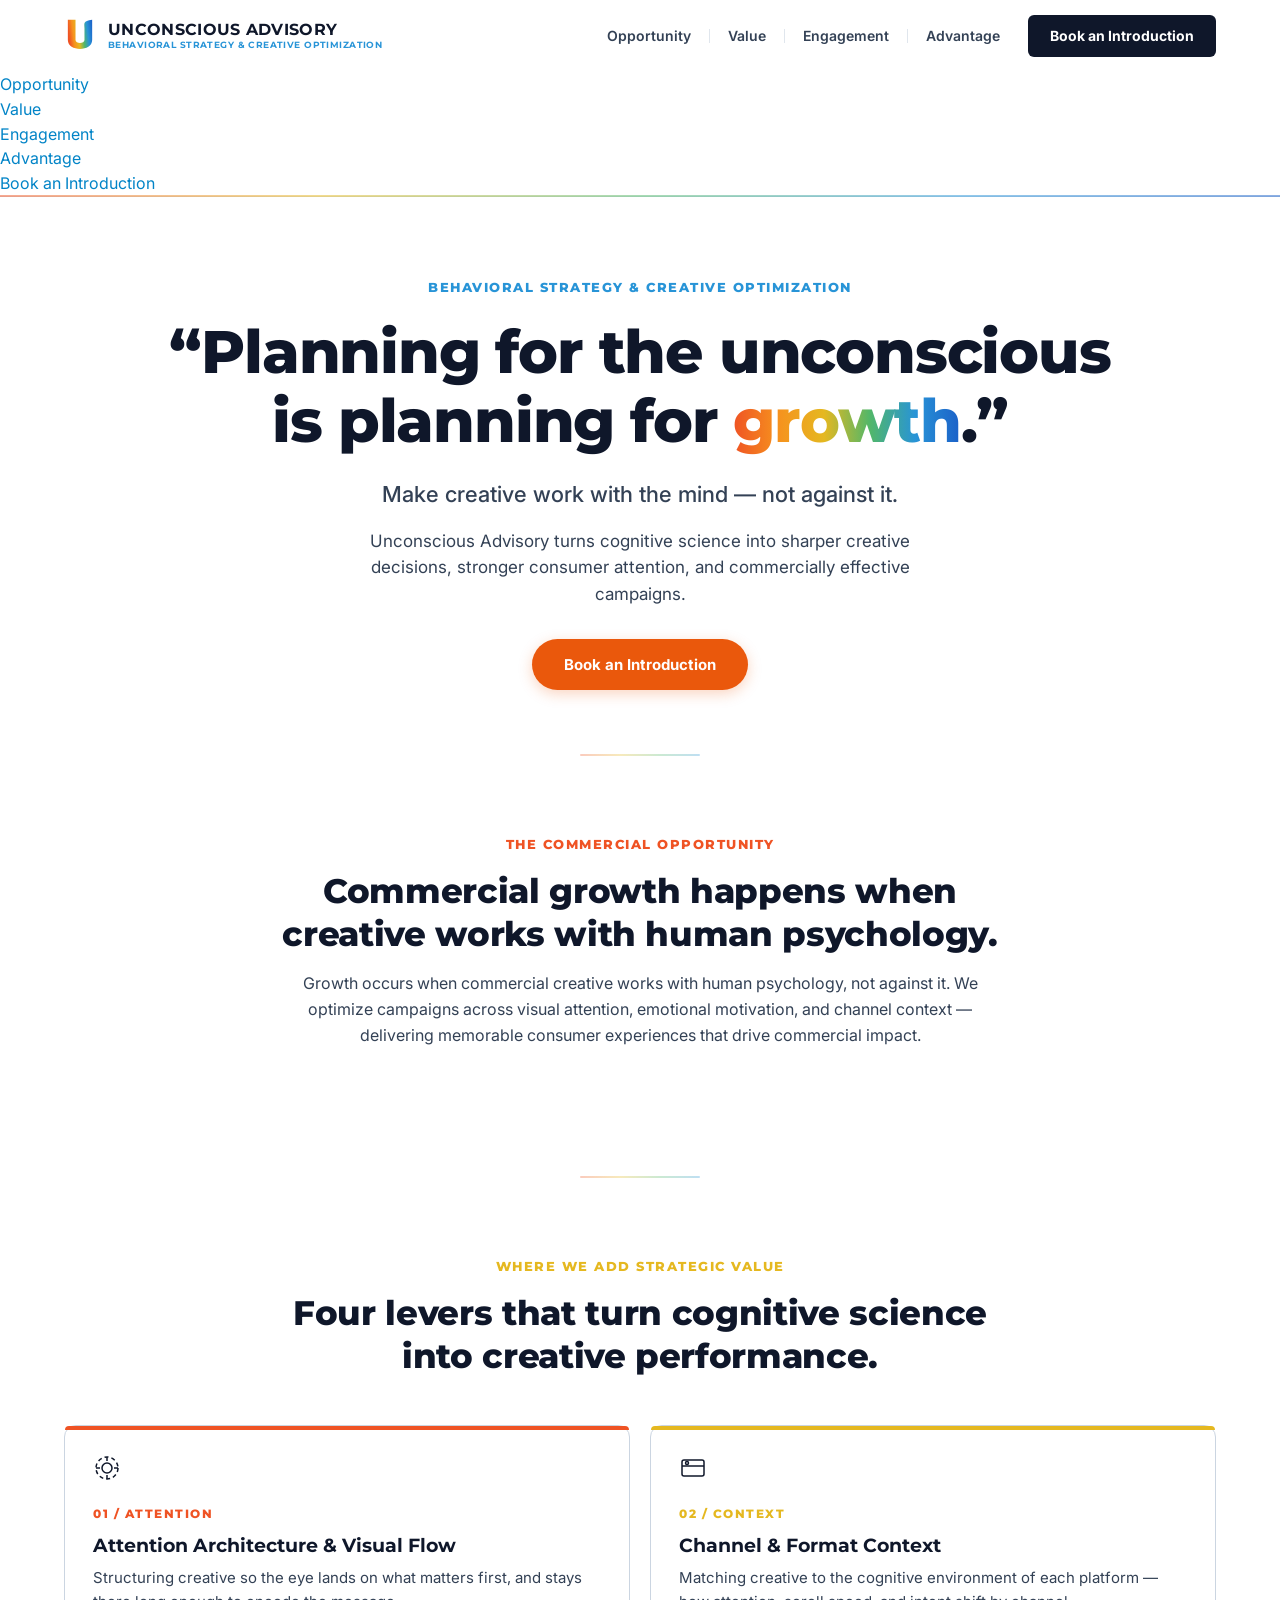
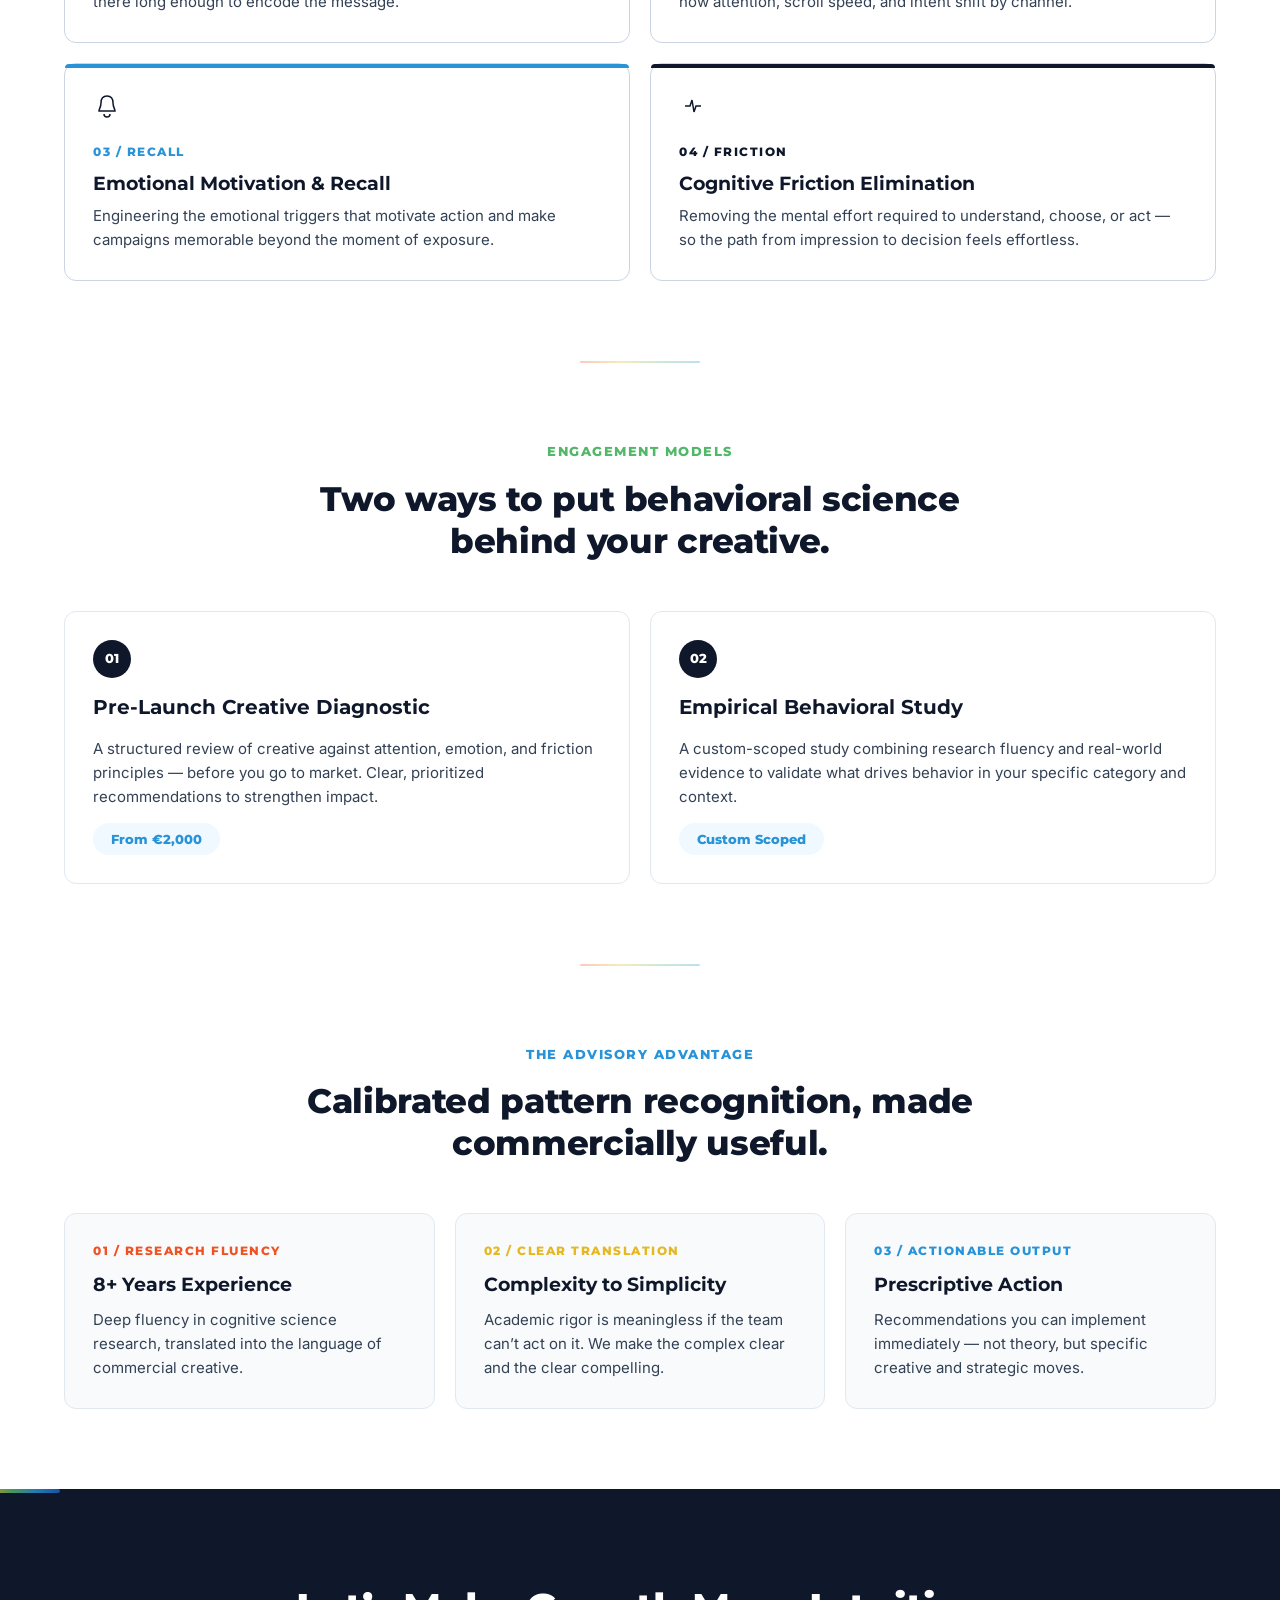
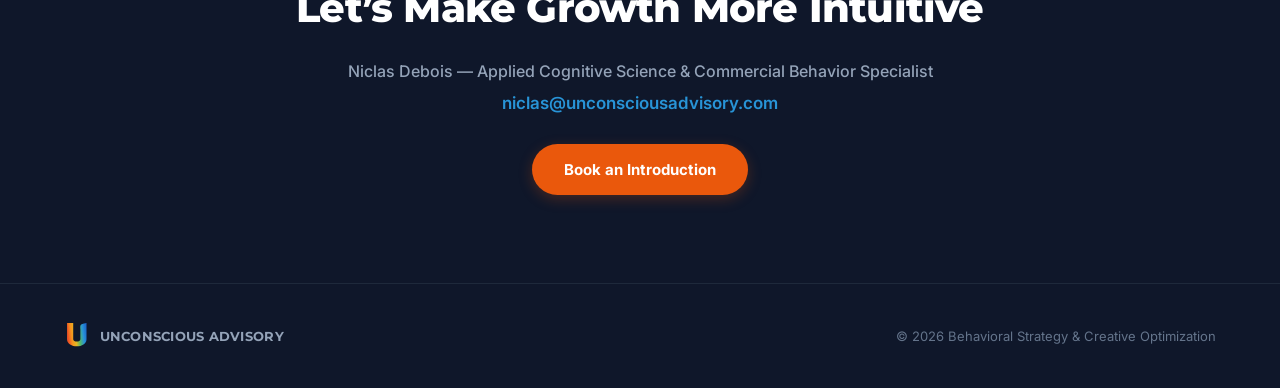
==== commit 852d0e5b: "Redesign website using core cognitive science principles: top-left logo prototypicality, solid mobil" ====
--- a/index.html
+++ b/index.html
@@ -14,14 +14,6 @@
   <body>
     <nav>
       <div class="wrap">
-        <div class="nav-left">
-          <ul>
-            <li><a href="#opportunity">Opportunity</a></li>
-            <li><a href="#value">Value</a></li>
-            <li><a href="#models">Engagement</a></li>
-            <li><a href="#advantage">Advantage</a></li>
-          </ul>
-        </div>
         <a href="#" class="logo-lockup">
           <svg class="logo-mark" viewBox="0 0 100 125" xmlns="http://www.w3.org/2000/svg">
             <defs>
@@ -41,14 +33,24 @@
             <span class="l2">Behavioral Strategy &amp; Creative Optimization</span>
           </div>
         </a>
-        <div class="nav-right">
-          <button class="menu-toggle" aria-label="Toggle navigation">
-            <span></span>
-            <span></span>
-            <span></span>
-          </button>
-        </div>
-      </div>
+
+        <div class="nav-right-desktop">
+          <ul>
+            <li><a href="#opportunity">Opportunity</a></li>
+            <li><a href="#value">Value</a></li>
+            <li><a href="#models">Engagement</a></li>
+            <li><a href="#advantage">Advantage</a></li>
+          </ul>
+          <a class="desktop-cta-btn" href="#contact">Book an Introduction</a>
+        </div>
+
+        <button class="menu-toggle" aria-label="Toggle navigation">
+          <span></span>
+          <span></span>
+          <span></span>
+        </button>
+      </div>
+
       <div class="mobile-dropdown" id="mobile-menu">
         <ul>
           <li><a href="#opportunity" class="mobile-link">Opportunity</a></li>
@@ -200,6 +202,7 @@
         <span class="footer-copy">&copy; <span id="year"></span> Behavioral Strategy &amp; Creative Optimization</span>
       </div>
     </footer>
+
     <script>
       document.getElementById('year').textContent = new Date().getFullYear();
       
--- a/style.css
+++ b/style.css
@@ -29,10 +29,10 @@
 body.menu-open { overflow: hidden; }
 h1, h2, h3, h4 { font-family: 'Montserrat', sans-serif; color: var(--dark); }
 a { color: var(--accent-3); text-decoration: none; transition: opacity 0.2s; }
-a:hover { opacity: 0.8; }
+a:hover { opacity: 0.85; }
 .wrap { max-width: 1200px; margin: 0 auto; padding: 0 24px; }
 
-/* Sticky Navigation Header */
+/* Sticky Header with Prototypical Layout */
 nav {
   position: sticky; top: 0; z-index: 100;
   background: #FFFFFF;
@@ -44,54 +44,72 @@
   opacity: 0.5;
 }
 
-/* Header Grid: Centered Logo Layout */
 nav .wrap {
-  display: grid;
-  grid-template-columns: 1fr auto 1fr;
-  align-items: center;
+  display: flex;
+  align-items: center;
+  justify-content: space-between;
   height: 72px;
 }
 
-.nav-left {
-  display: flex;
-  align-items: center;
-  justify-content: flex-start;
-}
-
+/* Prototypical Top-Left Logo */
 .logo-lockup {
   display: flex;
   align-items: center;
-  gap: 10px;
-  text-align: center;
-  justify-content: center;
+  gap: 12px;
   text-decoration: none;
 }
-.logo-mark { height: 38px; width: auto; flex-shrink: 0; }
-.logo-text { display: flex; flex-direction: column; line-height: 1.1; text-align: left; }
-.logo-text .l1 { font-family: 'Montserrat', sans-serif; font-weight: 700; font-size: 15px; text-transform: uppercase; color: var(--dark); letter-spacing: 0.02em; }
-.logo-text .l2 { font-family: 'Montserrat', sans-serif; font-weight: 700; font-size: 8px; text-transform: uppercase; color: var(--grad-5); letter-spacing: 0.05em; margin-top: 2px; }
-
-.nav-right {
+.logo-mark { height: 40px; width: auto; flex-shrink: 0; }
+.logo-text { display: flex; flex-direction: column; line-height: 1.15; }
+.logo-text .l1 { font-family: 'Montserrat', sans-serif; font-weight: 700; font-size: 16px; text-transform: uppercase; color: var(--dark); letter-spacing: 0.02em; }
+.logo-text .l2 { font-family: 'Montserrat', sans-serif; font-weight: 700; font-size: 8.5px; text-transform: uppercase; color: var(--grad-5); letter-spacing: 0.05em; margin-top: 2px; }
+
+/* Desktop Right Navigation */
+.nav-right-desktop {
   display: flex;
   align-items: center;
-  justify-content: flex-end;
-}
-
-/* Desktop Links */
-nav ul { list-style: none; display: flex; align-items: center; margin: 0; padding: 0; }
-nav ul li { display: flex; align-items: center; }
-nav ul li:not(:last-child)::after {
+  gap: 28px;
+}
+.nav-right-desktop ul {
+  list-style: none;
+  display: flex;
+  align-items: center;
+  margin: 0; padding: 0;
+}
+.nav-right-desktop ul li { display: flex; align-items: center; }
+.nav-right-desktop ul li:not(:last-child)::after {
   content: "";
   width: 1px;
   height: 14px;
   background: var(--border-card);
-  margin: 0 16px;
-  opacity: 0.7;
-}
-nav ul a { font-size: 14px; font-weight: 600; color: var(--neutral); transition: color 0.2s; white-space: nowrap; }
-nav ul a:hover { color: var(--dark); }
-
-/* Hamburger Menu Toggle */
+  margin: 0 18px;
+  opacity: 0.6;
+}
+.nav-right-desktop ul a {
+  font-size: 14px;
+  font-weight: 600;
+  color: var(--neutral);
+  transition: color 0.2s;
+  white-space: nowrap;
+}
+.nav-right-desktop ul a:hover { color: var(--dark); }
+
+.desktop-cta-btn {
+  font-family: 'Inter', sans-serif;
+  font-size: 14px;
+  font-weight: 700;
+  color: #FFFFFF !important;
+  background: var(--dark);
+  padding: 10px 22px;
+  border-radius: 6px;
+  transition: transform 0.15s, background-color 0.15s;
+}
+.desktop-cta-btn:hover {
+  transform: translateY(-1px);
+  background: #1e293b;
+  opacity: 1;
+}
+
+/* Mobile Hamburger Button */
 .menu-toggle {
   display: none;
   flex-direction: column;
@@ -102,9 +120,8 @@
   border: none;
   cursor: pointer;
   padding: 8px;
-  width: 40px;
-  height: 40px;
-  margin-left: auto;
+  width: 44px;
+  height: 44px;
 }
 .menu-toggle span {
   display: block;
@@ -118,14 +135,11 @@
 .menu-toggle.active span:nth-child(2) { opacity: 0; }
 .menu-toggle.active span:nth-child(3) { transform: translateY(-7px) rotate(-45deg); }
 
-/* Mobile Dropdown Styling - Solid, Opaque, Positioned Directly Below Header */
+/* Solid Mobile Dropdown Card Directly Below Header */
 @media (max-width: 960px) {
-  nav .wrap {
-    grid-template-columns: 40px 1fr 40px;
-  }
-  .nav-left { display: none; }
+  .nav-right-desktop { display: none; }
   .menu-toggle { display: flex; }
-  
+
   .mobile-dropdown {
     position: absolute;
     top: 72px;
@@ -133,12 +147,12 @@
     right: 0;
     background: #FFFFFF !important;
     border-bottom: 1px solid var(--border);
-    box-shadow: 0 16px 32px rgba(15, 23, 42, 0.12);
-    padding: 16px 24px 28px;
+    box-shadow: 0 16px 36px rgba(15, 23, 42, 0.12);
+    padding: 12px 24px 24px;
     transform: translateY(-150%);
     opacity: 0;
     visibility: hidden;
-    transition: transform 0.35s cubic-bezier(0.16, 1, 0.3, 1), opacity 0.25s ease, visibility 0.35s;
+    transition: transform 0.3s cubic-bezier(0.16, 1, 0.3, 1), opacity 0.2s ease, visibility 0.3s;
     z-index: 99;
   }
   .mobile-dropdown.active {
@@ -147,19 +161,16 @@
     visibility: visible;
   }
   .mobile-dropdown ul {
+    list-style: none;
+    display: flex;
     flex-direction: column;
-    align-items: stretch;
+    padding: 0; margin: 0;
+  }
+  .mobile-dropdown ul a {
+    display: flex;
+    align-items: center;
     width: 100%;
-    gap: 0;
-  }
-  .mobile-dropdown ul li {
-    width: 100%;
-  }
-  .mobile-dropdown ul li:not(:last-child)::after { display: none; }
-  .mobile-dropdown ul a {
-    display: block;
-    width: 100%;
-    padding: 14px 8px;
+    min-height: 48px;
     font-size: 16px;
     font-weight: 600;
     color: var(--dark);
@@ -167,20 +178,19 @@
   }
   .mobile-dropdown .mobile-cta-wrapper {
     margin-top: 16px;
-    padding-top: 8px;
   }
   .mobile-dropdown .mobile-cta-btn {
-    display: block;
+    display: flex;
+    align-items: center;
+    justify-content: center;
     width: 100%;
-    text-align: center;
+    min-height: 48px;
     font-family: 'Inter', sans-serif;
     font-size: 15px;
     font-weight: 700;
     color: #FFFFFF !important;
     background: var(--dark);
-    padding: 12px 20px;
     border-radius: 8px;
-    border-bottom: none !important;
   }
 }
 
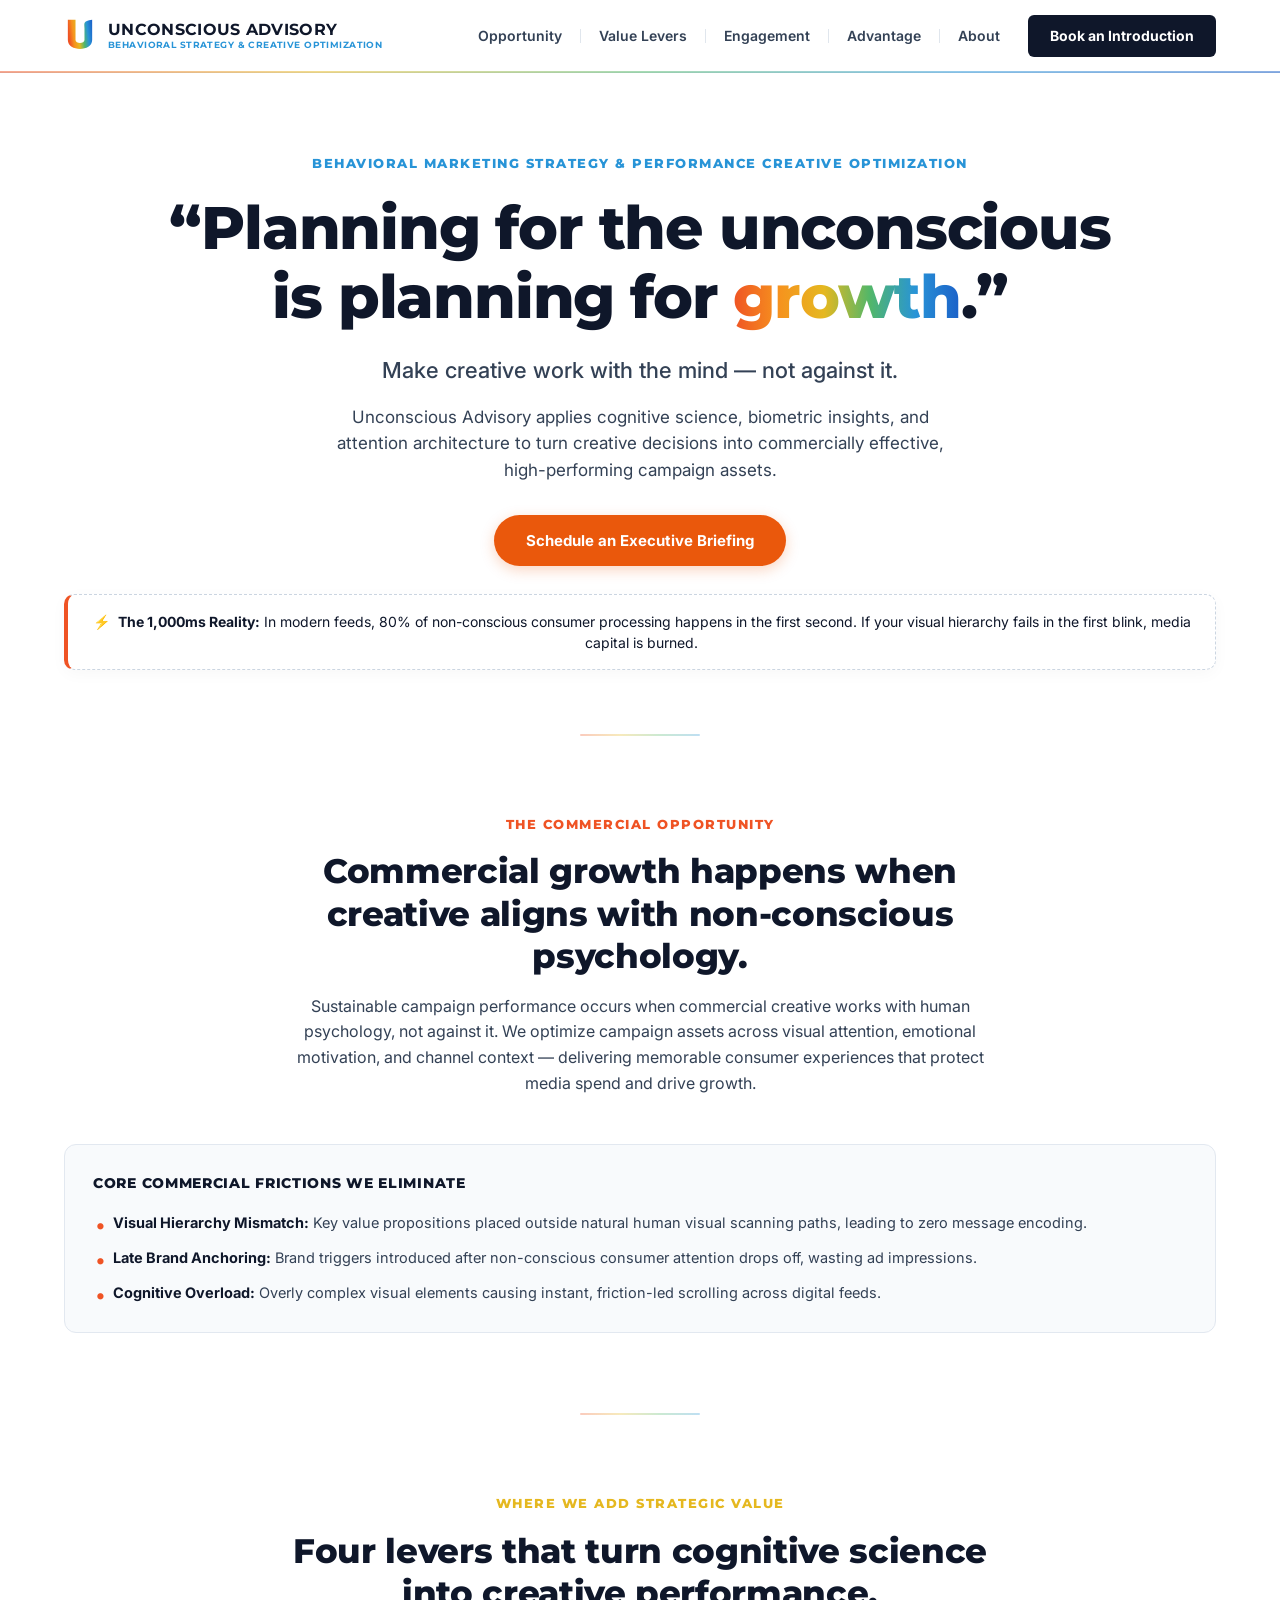
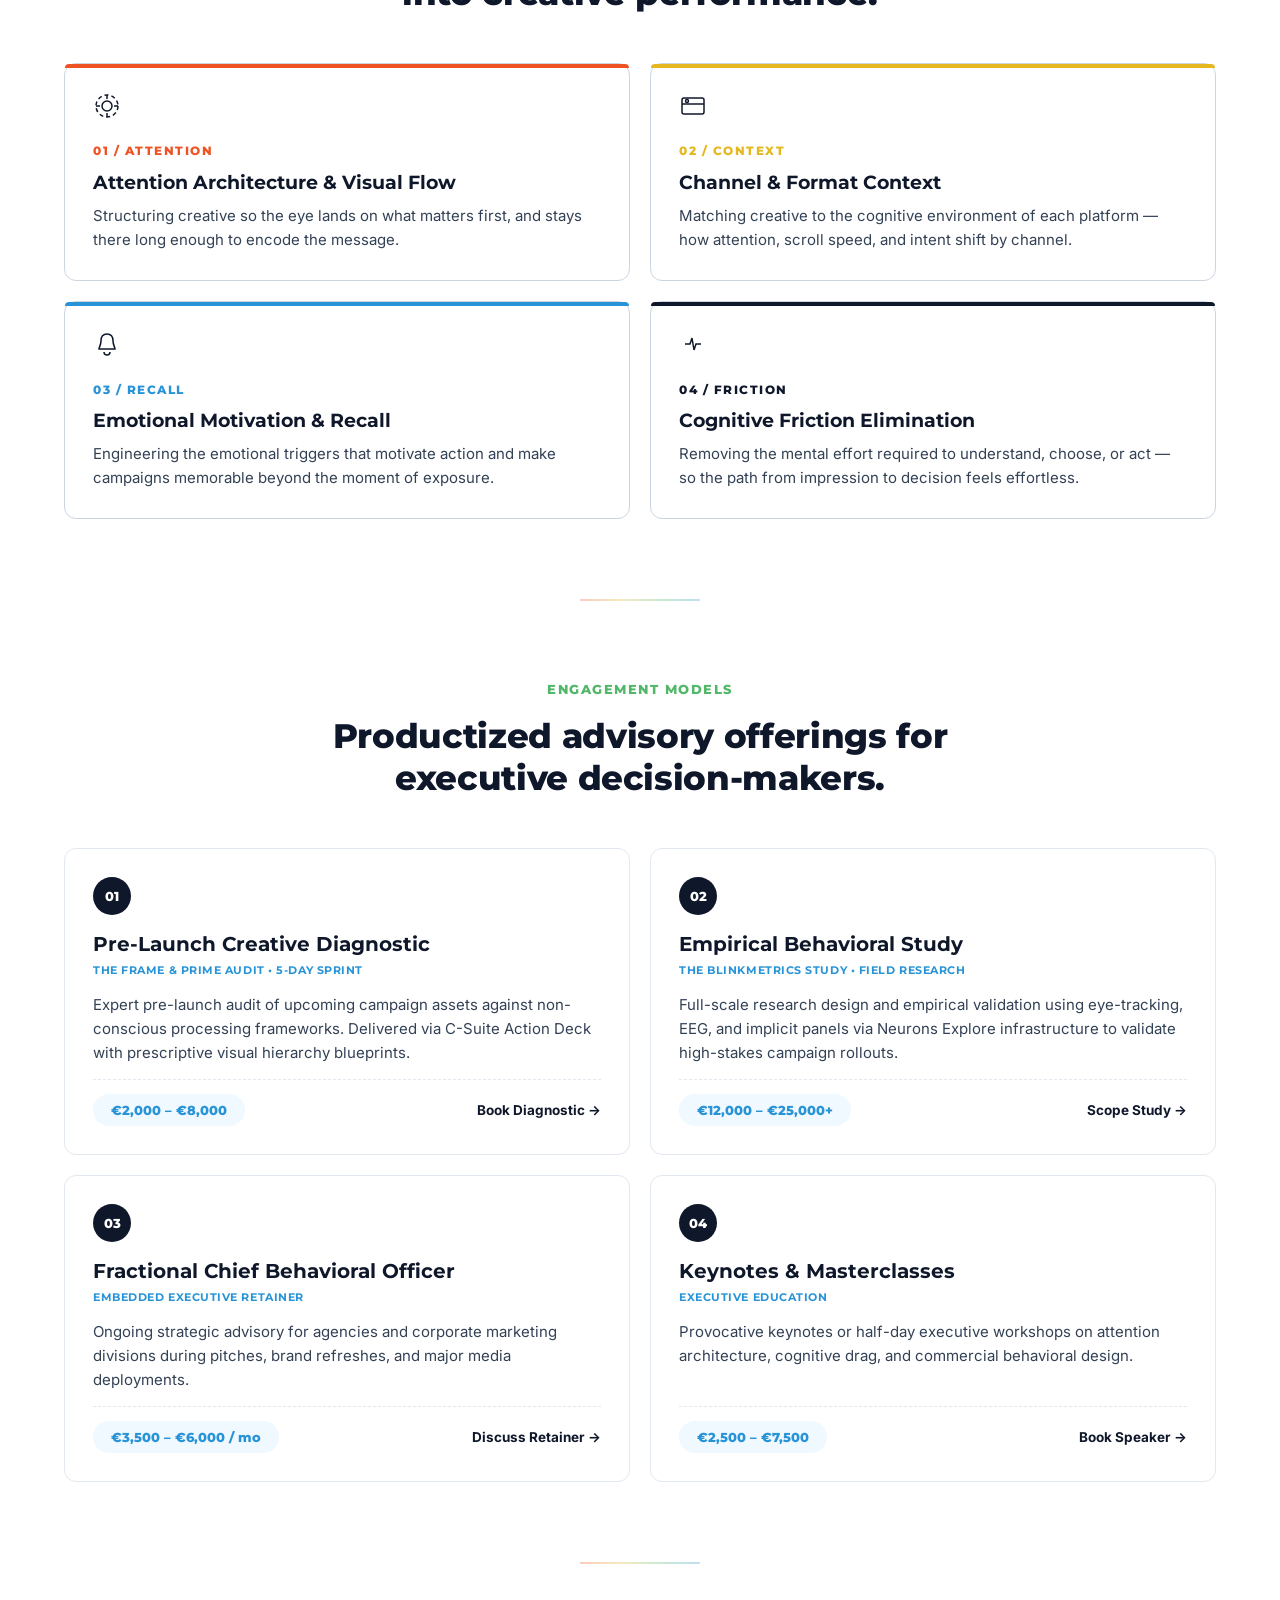
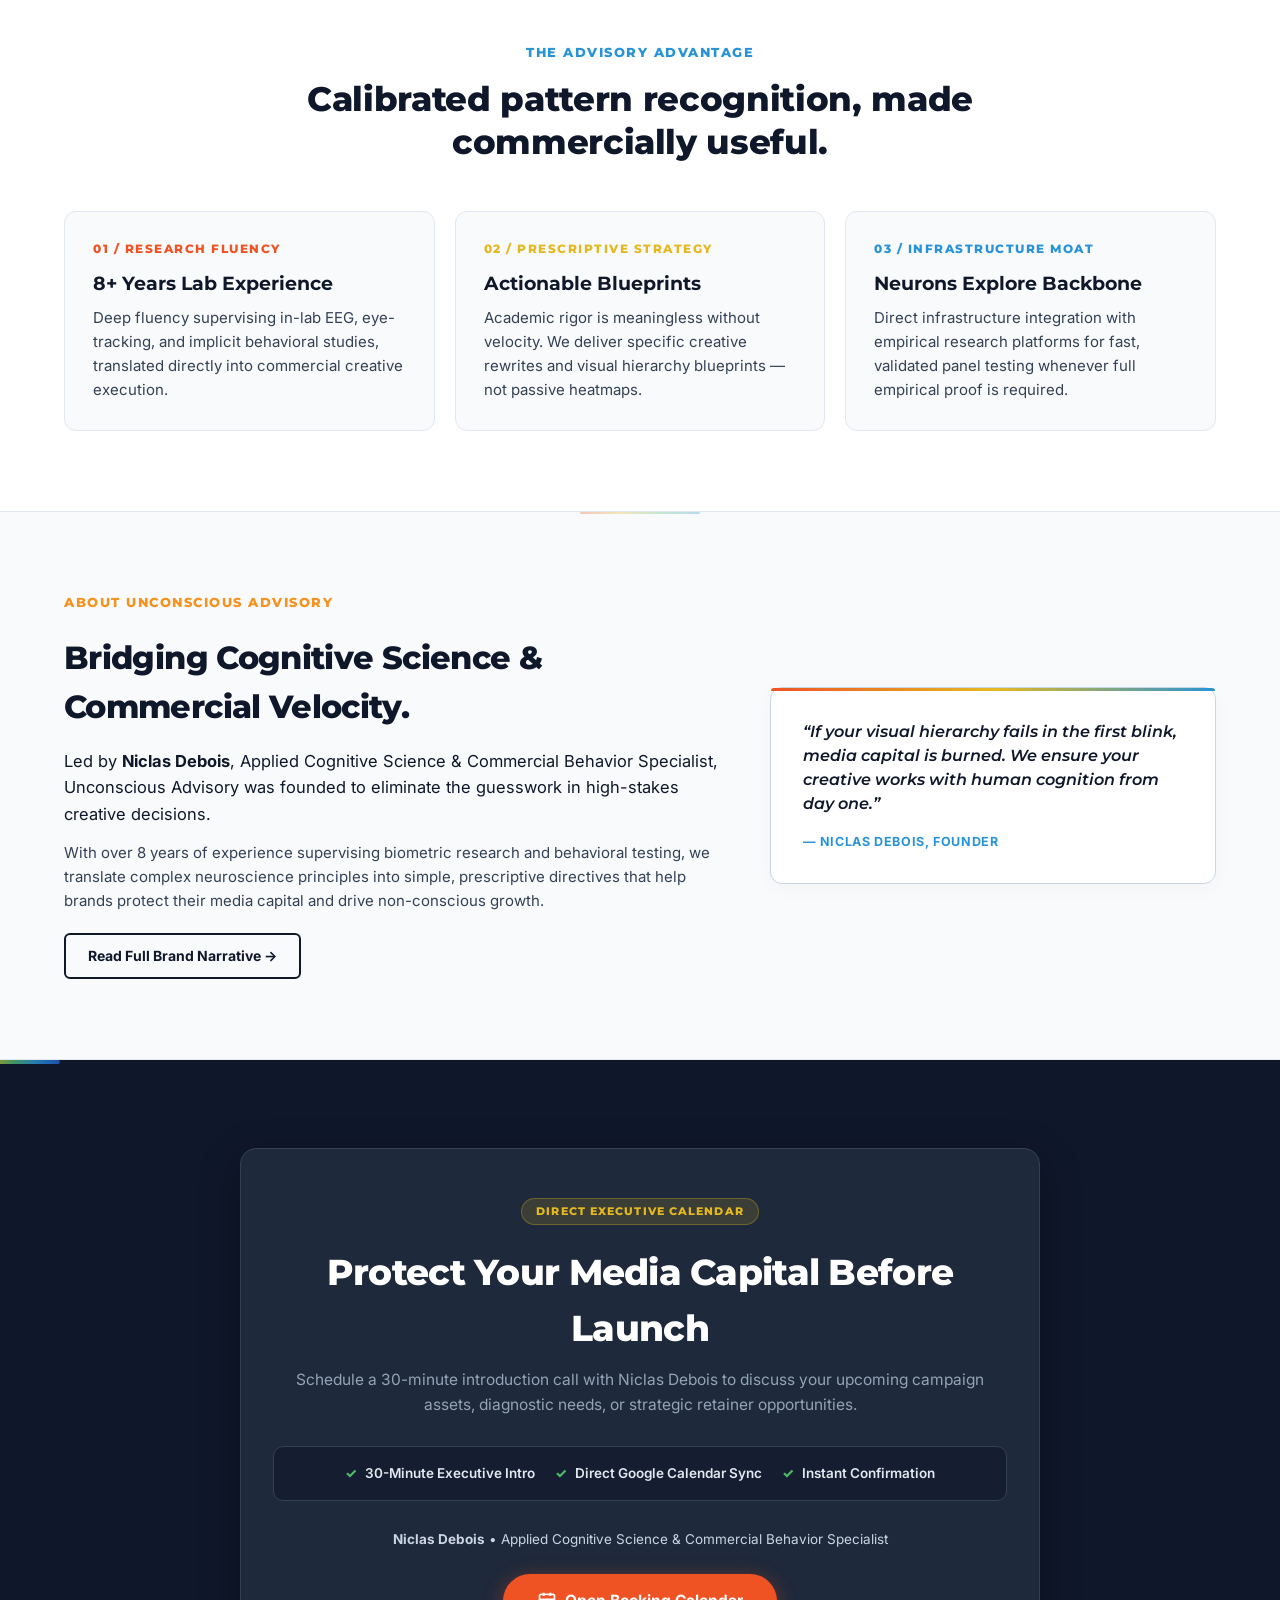
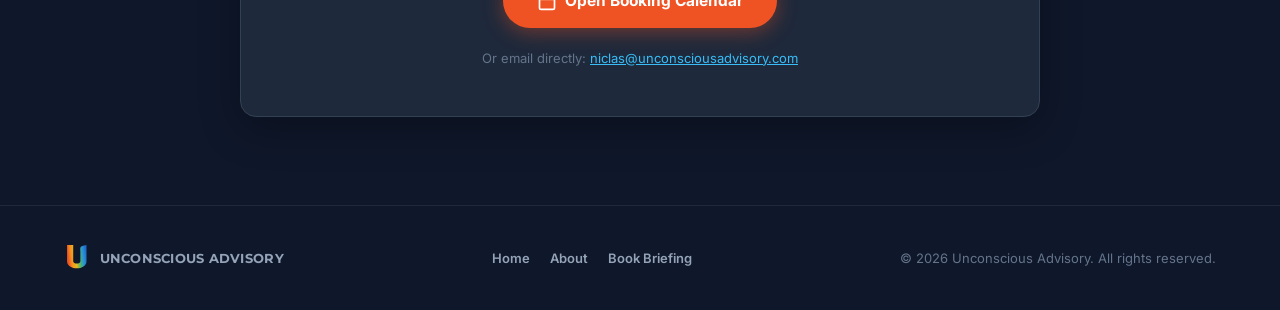
==== commit 7923720d: "Phase 1 Alignment: SEO overhaul, booking integration, and About page creation" ====
--- a/index.html
+++ b/index.html
@@ -3,18 +3,57 @@
   <head>
     <meta charset="utf-8">
     <meta name="viewport" content="width=device-width, initial-scale=1">
-    <title>Unconscious Advisory &mdash; Behavioral Strategy &amp; Creative Optimization</title>
-    <meta name="description" content="Unconscious Advisory turns cognitive science into sharper creative decisions, stronger consumer attention, and commercially effective campaigns.">
+    <title>Unconscious Advisory | Behavioral Marketing Strategy &amp; Performance Creative Optimization</title>
+    <meta name="description" content="Unconscious Advisory provides strategic marketing advisory and performance creative optimization. We apply cognitive science, biometric insights, and attention architecture to maximize campaign effectiveness for enterprise brands.">
+    <meta name="keywords" content="Behavioral Marketing Strategy, Performance Creative Optimization, Pre-Launch Creative Diagnostics, Empirical Behavioral Studies, Biometric Ad Testing, Attention Architecture, Cognitive Friction Elimination, Niclas Debois">
+    <meta name="author" content="Niclas Debois - Unconscious Advisory">
+    <link rel="canonical" href="https://unconsciousadvisory.com/">
+
+    <!-- Open Graph / Social Media -->
+    <meta property="og:type" content="website">
+    <meta property="og:url" content="https://unconsciousadvisory.com/">
+    <meta property="og:title" content="Unconscious Advisory | Behavioral Marketing Strategy &amp; Performance Creative Optimization">
+    <meta property="og:description" content="We apply cognitive science to optimize campaign creatives for non-conscious behavior. Protect your media spend with expert attention architecture and visual flow diagnostics.">
+    <meta property="og:site_name" content="Unconscious Advisory">
+
+    <!-- Twitter Card -->
+    <meta name="twitter:card" content="summary_large_image">
+    <meta name="twitter:title" content="Unconscious Advisory | Behavioral Marketing Strategy &amp; Performance Creative Optimization">
+    <meta name="twitter:description" content="Applying cognitive science to optimize campaign creatives for non-conscious behavior and maximize commercial effectiveness.">
     <link rel="icon" type="image/svg+xml" href="data:image/svg+xml,<svg viewBox='0 0 100 125' xmlns='http://www.w3.org/2000/svg'><defs><linearGradient id='fg' x1='0%' y1='25%' x2='100%' y2='10%'><stop offset='0%' stop-color='%23EF5324'/><stop offset='18%' stop-color='%23F6921E'/><stop offset='38%' stop-color='%23E5B820'/><stop offset='58%' stop-color='%2352B769'/><stop offset='78%' stop-color='%232894D7'/><stop offset='100%' stop-color='%231B60C8'/></linearGradient></defs><path d='M 12 12 H 36 V 75 C 36 87, 64 87, 64 75 V 38 C 64 24, 58 16, 88 12 C 88 35, 88 75, 88 75 C 88 112, 12 112, 12 75 Z' fill='url(%23fg)'/></svg>">
     <link rel="preconnect" href="https://fonts.googleapis.com">
     <link rel="preconnect" href="https://fonts.gstatic.com" crossorigin>
     <link href="https://fonts.googleapis.com/css2?family=Inter:wght@400;500;600;700&family=Montserrat:wght@600;700;800&display=swap" rel="stylesheet">
     <link rel="stylesheet" href="style.css">
+    <!-- JSON-LD Structured Data Schema -->
+    <script type="application/ld+json">
+    {
+      "@context": "https://schema.org",
+      "@type": "ProfessionalService",
+      "name": "Unconscious Advisory",
+      "url": "https://unconsciousadvisory.com",
+      "description": "Behavioral Marketing Strategy & Performance Creative Optimization advisory applying cognitive science and biometric insights to enterprise marketing campaigns.",
+      "founder": {
+        "@type": "Person",
+        "name": "Niclas Debois",
+        "jobTitle": "Applied Cognitive Science & Commercial Behavior Specialist"
+      },
+      "areaServed": "Global",
+      "knowsAbout": [
+        "Behavioral Marketing Strategy",
+        "Performance Creative Optimization",
+        "Attention Architecture",
+        "Cognitive Friction Elimination",
+        "Biometric Ad Testing",
+        "Eye-Tracking Research"
+      ]
+    }
+    </script>
   </head>
   <body>
     <nav>
       <div class="wrap">
-        <a href="#" class="logo-lockup">
+        <a href="index.html" class="logo-lockup" aria-label="Unconscious Advisory Homepage">
           <svg class="logo-mark" viewBox="0 0 100 125" xmlns="http://www.w3.org/2000/svg">
             <defs>
               <linearGradient id="uLogoGradient" x1="0%" y1="25%" x2="100%" y2="10%">
@@ -37,11 +76,12 @@
         <div class="nav-right-desktop">
           <ul>
             <li><a href="#opportunity">Opportunity</a></li>
-            <li><a href="#value">Value</a></li>
+            <li><a href="#value">Value Levers</a></li>
             <li><a href="#models">Engagement</a></li>
             <li><a href="#advantage">Advantage</a></li>
+            <li><a href="about.html">About</a></li>
           </ul>
-          <a class="desktop-cta-btn" href="#contact">Book an Introduction</a>
+          <a class="desktop-cta-btn" href="https://calendar.app.google/3XZ5W4jzeasUxDdb6" target="_blank" rel="noopener">Book an Introduction</a>
         </div>
 
         <button class="menu-toggle" aria-label="Toggle navigation">
@@ -54,23 +94,28 @@
       <div class="mobile-dropdown" id="mobile-menu">
         <ul>
           <li><a href="#opportunity" class="mobile-link">Opportunity</a></li>
-          <li><a href="#value" class="mobile-link">Value</a></li>
+          <li><a href="#value" class="mobile-link">Value Levers</a></li>
           <li><a href="#models" class="mobile-link">Engagement</a></li>
           <li><a href="#advantage" class="mobile-link">Advantage</a></li>
+          <li><a href="about.html" class="mobile-link">About</a></li>
         </ul>
         <div class="mobile-cta-wrapper">
-          <a class="mobile-cta-btn mobile-link" href="#contact">Book an Introduction</a>
+          <a class="mobile-cta-btn mobile-link" href="https://calendar.app.google/3XZ5W4jzeasUxDdb6" target="_blank" rel="noopener">Book an Introduction</a>
         </div>
       </div>
     </nav>
 
     <header class="hero">
       <div class="wrap">
-        <div class="eyebrow">Behavioral Strategy &amp; Creative Optimization</div>
+        <div class="eyebrow">Behavioral Marketing Strategy &amp; Performance Creative Optimization</div>
         <h1 class="slogan">&ldquo;Planning for the unconscious is planning for <span class="accent">growth</span>.&rdquo;</h1>
         <p class="secondary">Make creative work with the mind &mdash; not against it.</p>
-        <p class="sub">Unconscious Advisory turns cognitive science into sharper creative decisions, stronger consumer attention, and commercially effective campaigns.</p>
-        <a class="hero-cta" href="#contact">Book an Introduction</a>
+        <p class="sub">Unconscious Advisory applies cognitive science, biometric insights, and attention architecture to turn creative decisions into commercially effective, high-performing campaign assets.</p>
+        <a class="hero-cta" href="https://calendar.app.google/3XZ5W4jzeasUxDdb6" target="_blank" rel="noopener">Schedule an Executive Briefing</a>
+
+        <div class="reality-box">
+          <span class="lightning">&#9889;</span> <strong>The 1,000ms Reality:</strong> In modern feeds, 80% of non-conscious consumer processing happens in the first second. If your visual hierarchy fails in the first blink, media capital is burned.
+        </div>
       </div>
     </header>
 
@@ -78,9 +123,20 @@
       <div class="wrap">
         <div class="section-head">
           <div class="eyebrow" style="color:var(--grad-1)">The Commercial Opportunity</div>
-          <h2>Commercial growth happens when creative works with human psychology.</h2>
-          <p>Growth occurs when commercial creative works with human psychology, not against it. We optimize campaigns across visual attention, emotional motivation, and channel context &mdash; delivering memorable consumer experiences that drive commercial impact.</p>
-        </div>
+          <h2>Commercial growth happens when creative aligns with non-conscious psychology.</h2>
+          <p>Sustainable campaign performance occurs when commercial creative works with human psychology, not against it. We optimize campaign assets across visual attention, emotional motivation, and channel context &mdash; delivering memorable consumer experiences that protect media spend and drive growth.</p>
+        </div>
+        <div class="friction-grid">
+          <div class="friction-card">
+            <div class="friction-title">Core Commercial Frictions We Eliminate</div>
+            <ul class="friction-list">
+              <li><strong>Visual Hierarchy Mismatch:</strong> Key value propositions placed outside natural human visual scanning paths, leading to zero message encoding.</li>
+              <li><strong>Late Brand Anchoring:</strong> Brand triggers introduced after non-conscious consumer attention drops off, wasting ad impressions.</li>
+              <li><strong>Cognitive Overload:</strong> Overly complex visual elements causing instant, friction-led scrolling across digital feeds.</li>
+            </ul>
+          </div>
+        </div>
+
       </div>
     </section>
 
@@ -127,20 +183,59 @@
       <div class="wrap">
         <div class="section-head">
           <div class="eyebrow" style="color:var(--grad-4)">Engagement Models</div>
-          <h2>Two ways to put behavioral science behind your creative.</h2>
+          <h2>Productized advisory offerings for executive decision-makers.</h2>
         </div>
         <div class="grid grid-2">
           <div class="eng-card">
             <div class="node">01</div>
-            <h3>Pre-Launch Creative Diagnostic</h3>
-            <p>A structured review of creative against attention, emotion, and friction principles &mdash; before you go to market. Clear, prioritized recommendations to strengthen impact.</p>
-            <span class="price-tag">From &euro;2,000</span>
-          </div>
+            <div class="eng-meta">
+              <h3>Pre-Launch Creative Diagnostic</h3>
+              <span class="eng-sub">The Frame &amp; Prime Audit &bull; 5-Day Sprint</span>
+            </div>
+            <p>Expert pre-launch audit of upcoming campaign assets against non-conscious processing frameworks. Delivered via C-Suite Action Deck with prescriptive visual hierarchy blueprints.</p>
+            <div class="eng-bottom">
+              <span class="price-tag">&euro;2,000 &ndash; &euro;8,000</span>
+              <a href="https://calendar.app.google/3XZ5W4jzeasUxDdb6" target="_blank" rel="noopener" class="eng-link">Book Diagnostic &rarr;</a>
+            </div>
+          </div>
+
           <div class="eng-card">
             <div class="node">02</div>
-            <h3>Empirical Behavioral Study</h3>
-            <p>A custom-scoped study combining research fluency and real-world evidence to validate what drives behavior in your specific category and context.</p>
-            <span class="price-tag">Custom Scoped</span>
+            <div class="eng-meta">
+              <h3>Empirical Behavioral Study</h3>
+              <span class="eng-sub">The BlinkMetrics Study &bull; Field Research</span>
+            </div>
+            <p>Full-scale research design and empirical validation using eye-tracking, EEG, and implicit panels via Neurons Explore infrastructure to validate high-stakes campaign rollouts.</p>
+            <div class="eng-bottom">
+              <span class="price-tag">&euro;12,000 &ndash; &euro;25,000+</span>
+              <a href="https://calendar.app.google/3XZ5W4jzeasUxDdb6" target="_blank" rel="noopener" class="eng-link">Scope Study &rarr;</a>
+            </div>
+          </div>
+
+          <div class="eng-card">
+            <div class="node">03</div>
+            <div class="eng-meta">
+              <h3>Fractional Chief Behavioral Officer</h3>
+              <span class="eng-sub">Embedded Executive Retainer</span>
+            </div>
+            <p>Ongoing strategic advisory for agencies and corporate marketing divisions during pitches, brand refreshes, and major media deployments.</p>
+            <div class="eng-bottom">
+              <span class="price-tag">&euro;3,500 &ndash; &euro;6,000 / mo</span>
+              <a href="https://calendar.app.google/3XZ5W4jzeasUxDdb6" target="_blank" rel="noopener" class="eng-link">Discuss Retainer &rarr;</a>
+            </div>
+          </div>
+
+          <div class="eng-card">
+            <div class="node">04</div>
+            <div class="eng-meta">
+              <h3>Keynotes &amp; Masterclasses</h3>
+              <span class="eng-sub">Executive Education</span>
+            </div>
+            <p>Provocative keynotes or half-day executive workshops on attention architecture, cognitive drag, and commercial behavioral design.</p>
+            <div class="eng-bottom">
+              <span class="price-tag">&euro;2,500 &ndash; &euro;7,500</span>
+              <a href="https://calendar.app.google/3XZ5W4jzeasUxDdb6" target="_blank" rel="noopener" class="eng-link">Book Speaker &rarr;</a>
+            </div>
           </div>
         </div>
       </div>
@@ -152,34 +247,80 @@
           <div class="eyebrow" style="color:var(--grad-5)">The Advisory Advantage</div>
           <h2>Calibrated pattern recognition, made commercially useful.</h2>
         </div>
-        <div class="advantage">
-          <div class="adv-item">
-            <div class="label">01 / Research Fluency</div>
-            <h3>8+ Years Experience</h3>
-            <p>Deep fluency in cognitive science research, translated into the language of commercial creative.</p>
-          </div>
-          <div class="adv-item">
-            <div class="label">02 / Clear Translation</div>
-            <h3>Complexity to Simplicity</h3>
-            <p>Academic rigor is meaningless if the team can&rsquo;t act on it. We make the complex clear and the clear compelling.</p>
-          </div>
-          <div class="adv-item">
-            <div class="label">03 / Actionable Output</div>
-            <h3>Prescriptive Action</h3>
-            <p>Recommendations you can implement immediately &mdash; not theory, but specific creative and strategic moves.</p>
-          </div>
-        </div>
+          <div class="advantage">
+            <div class="adv-item">
+              <div class="label">01 / Research Fluency</div>
+              <h3>8+ Years Lab Experience</h3>
+              <p>Deep fluency supervising in-lab EEG, eye-tracking, and implicit behavioral studies, translated directly into commercial creative execution.</p>
+            </div>
+            <div class="adv-item">
+              <div class="label">02 / Prescriptive Strategy</div>
+              <h3>Actionable Blueprints</h3>
+              <p>Academic rigor is meaningless without velocity. We deliver specific creative rewrites and visual hierarchy blueprints &mdash; not passive heatmaps.</p>
+            </div>
+            <div class="adv-item">
+              <div class="label">03 / Infrastructure Moat</div>
+              <h3>Neurons Explore Backbone</h3>
+              <p>Direct infrastructure integration with empirical research platforms for fast, validated panel testing whenever full empirical proof is required.</p>
+            </div>
+          </div>
       </div>
     </section>
 
-    <section id="contact" class="cta-section">
-      <div class="wrap">
-        <h2>Let&rsquo;s Make Growth More Intuitive</h2>
-        <p class="person">Niclas Debois &mdash; Applied Cognitive Science &amp; Commercial Behavior Specialist</p>
-        <a class="email" href="mailto:niclas@unconsciousadvisory.com">niclas@unconsciousadvisory.com</a><br>
-        <a class="cta-btn" href="mailto:niclas@unconsciousadvisory.com?subject=Book%20an%20Introduction">Book an Introduction</a>
-      </div>
-    </section>
+      <section id="about" class="about-teaser-section">
+        <div class="wrap">
+          <div class="about-grid">
+            <div class="about-content">
+              <div class="eyebrow" style="color:var(--grad-2)">About Unconscious Advisory</div>
+              <h2>Bridging Cognitive Science &amp; Commercial Velocity.</h2>
+              <p class="lead">Led by <strong>Niclas Debois</strong>, Applied Cognitive Science &amp; Commercial Behavior Specialist, Unconscious Advisory was founded to eliminate the guesswork in high-stakes creative decisions.</p>
+              <p>With over 8 years of experience supervising biometric research and behavioral testing, we translate complex neuroscience principles into simple, prescriptive directives that help brands protect their media capital and drive non-conscious growth.</p>
+              <a href="about.html" class="secondary-btn">Read Full Brand Narrative &rarr;</a>
+            </div>
+            <div class="about-card">
+              <div class="about-quote">
+                &ldquo;If your visual hierarchy fails in the first blink, media capital is burned. We ensure your creative works with human cognition from day one.&rdquo;
+              </div>
+              <div class="about-author">&mdash; Niclas Debois, Founder</div>
+            </div>
+          </div>
+        </div>
+      </section>
+
+      <section id="booking" class="cta-section">
+        <div class="wrap">
+          <div class="booking-container">
+            <div class="booking-badge">Direct Executive Calendar</div>
+            <h2>Protect Your Media Capital Before Launch</h2>
+            <p class="subtitle">Schedule a 30-minute introduction call with Niclas Debois to discuss your upcoming campaign assets, diagnostic needs, or strategic retainer opportunities.</p>
+            
+            <div class="booking-highlights">
+              <div class="b-item">
+                <span class="check">&check;</span> 30-Minute Executive Intro
+              </div>
+              <div class="b-item">
+                <span class="check">&check;</span> Direct Google Calendar Sync
+              </div>
+              <div class="b-item">
+                <span class="check">&check;</span> Instant Confirmation
+              </div>
+            </div>
+
+            <div class="person-info">
+              <strong>Niclas Debois</strong> &bull; Applied Cognitive Science &amp; Commercial Behavior Specialist
+            </div>
+
+            <a class="cta-btn smart-booking-btn" href="https://calendar.app.google/3XZ5W4jzeasUxDdb6" target="_blank" rel="noopener">
+              <svg width="20" height="20" viewBox="0 0 24 24" fill="none" stroke="currentColor" stroke-width="2" style="vertical-align:middle;margin-right:8px;"><rect x="3" y="4" width="18" height="18" rx="2" ry="2"/><line x1="16" y1="2" x2="16" y2="6"/><line x1="8" y1="2" x2="8" y2="6"/><line x1="3" y1="10" x2="21" y2="10"/></svg>
+              Open Booking Calendar
+            </a>
+            
+            <div class="direct-email">
+              Or email directly: <a href="mailto:niclas@unconsciousadvisory.com">niclas@unconsciousadvisory.com</a>
+            </div>
+          </div>
+        </div>
+      </section>
 
     <footer>
       <div class="wrap">
@@ -199,7 +340,12 @@
           </svg>
           <span class="ft">Unconscious Advisory</span>
         </div>
-        <span class="footer-copy">&copy; <span id="year"></span> Behavioral Strategy &amp; Creative Optimization</span>
+        <div class="footer-links">
+          <a href="index.html">Home</a>
+          <a href="about.html">About</a>
+          <a href="https://calendar.app.google/3XZ5W4jzeasUxDdb6" target="_blank" rel="noopener">Book Briefing</a>
+        </div>
+        <span class="footer-copy">&copy; <span id="year"></span> Unconscious Advisory. All rights reserved.</span>
       </div>
     </footer>
 
--- a/style.css
+++ b/style.css
@@ -34,7 +34,8 @@
 
 /* Sticky Header with Prototypical Layout */
 nav {
-  position: sticky; top: 0; z-index: 100;
+  position: relative;
+  z-index: 100;
   background: #FFFFFF;
   border-bottom: 1px solid var(--border);
 }
@@ -109,7 +110,12 @@
   opacity: 1;
 }
 
-/* Mobile Hamburger Button */
+/* Mobile Dropdown - CRITICAL FIX: Hide by default on desktop */
+.mobile-dropdown {
+  display: none;
+}
+
+/* Hamburger Menu Toggle */
 .menu-toggle {
   display: none;
   flex-direction: column;
@@ -135,12 +141,13 @@
 .menu-toggle.active span:nth-child(2) { opacity: 0; }
 .menu-toggle.active span:nth-child(3) { transform: translateY(-7px) rotate(-45deg); }
 
-/* Solid Mobile Dropdown Card Directly Below Header */
+/* Mobile View Styling (under 960px) */
 @media (max-width: 960px) {
   .nav-right-desktop { display: none; }
   .menu-toggle { display: flex; }
 
   .mobile-dropdown {
+    display: block;
     position: absolute;
     top: 72px;
     left: 0;
@@ -314,11 +321,212 @@
 .footer-logo .ft { font-family: 'Montserrat', sans-serif; font-weight: 700; font-size: 13px; text-transform: uppercase; color: #94a3b8; letter-spacing: 0.02em; }
 .footer-copy { color: #64748b; font-size: 13px; }
 
+/* Reality Box */
+.reality-box {
+  background: rgba(255, 255, 255, 0.9);
+  border: 1px dashed var(--border-card);
+  border-left: 4px solid var(--grad-1);
+  border-radius: 10px;
+  padding: 16px 20px;
+  margin-top: 28px;
+  font-size: 14px;
+  color: var(--dark);
+  line-height: 1.5;
+  box-shadow: 0 4px 16px rgba(0,0,0,0.03);
+}
+.reality-box .lightning { color: var(--grad-1); font-weight: bold; margin-right: 4px; }
+
+/* Friction List */
+.friction-grid { margin-top: 28px; }
+.friction-card {
+  background: var(--tint);
+  border: 1px solid var(--border);
+  border-radius: 12px;
+  padding: 28px;
+}
+.friction-title {
+  font-family: 'Montserrat', sans-serif;
+  font-size: 14px;
+  font-weight: 800;
+  color: var(--dark);
+  margin-bottom: 16px;
+  text-transform: uppercase;
+  letter-spacing: 0.05em;
+}
+.friction-list { list-style: none; padding: 0; margin: 0; }
+.friction-list li {
+  position: relative;
+  padding-left: 20px;
+  margin-bottom: 12px;
+  font-size: 14.5px;
+  line-height: 1.6;
+  color: var(--neutral);
+}
+.friction-list li:last-child { margin-bottom: 0; }
+.friction-list li::before {
+  content: "•";
+  position: absolute;
+  left: 2px;
+  color: var(--grad-1);
+  font-size: 20px;
+  top: -2px;
+}
+.friction-list strong { color: var(--dark); }
+
+/* Productized Engagements */
+.eng-meta { display: flex; flex-direction: column; gap: 2px; }
+.eng-sub {
+  font-family: 'Montserrat', sans-serif;
+  font-size: 11px;
+  font-weight: 700;
+  text-transform: uppercase;
+  letter-spacing: 0.05em;
+  color: var(--grad-5);
+}
+.eng-bottom {
+  display: flex;
+  align-items: center;
+  justify-content: space-between;
+  margin-top: auto;
+  padding-top: 14px;
+  border-top: 1px dashed var(--border);
+  gap: 12px;
+  flex-wrap: wrap;
+}
+.eng-link {
+  font-size: 13.5px;
+  font-weight: 700;
+  color: var(--dark);
+  transition: color 0.2s, transform 0.2s;
+  display: inline-flex;
+  align-items: center;
+}
+.eng-link:hover { color: var(--grad-1); transform: translateX(2px); opacity: 1; }
+
+/* About Teaser */
+.about-teaser-section {
+  padding: 80px 0;
+  background: var(--tint);
+  border-top: 1px solid var(--border);
+  border-bottom: 1px solid var(--border);
+}
+.about-grid {
+  display: grid;
+  grid-template-columns: 1.2fr 0.8fr;
+  gap: 36px;
+  align-items: center;
+}
+.about-content h2 { font-size: 32px; font-weight: 800; margin: 12px 0 16px; color: var(--dark); letter-spacing: -0.02em; }
+.about-content .lead { font-size: 16.5px; line-height: 1.6; color: var(--dark); margin-bottom: 14px; }
+.about-content p { font-size: 15px; color: var(--neutral); line-height: 1.6; margin-bottom: 20px; }
+.secondary-btn {
+  display: inline-block;
+  font-family: 'Inter', sans-serif;
+  font-weight: 700;
+  font-size: 14px;
+  color: var(--dark);
+  border: 2px solid var(--dark);
+  padding: 10px 22px;
+  border-radius: 6px;
+  transition: all 0.2s ease;
+}
+.secondary-btn:hover { background: var(--dark); color: #FFF; opacity: 1; }
+.about-card {
+  background: #FFF;
+  border: 1px solid var(--border-card);
+  border-radius: 12px;
+  padding: 32px;
+  box-shadow: 0 4px 20px rgba(0,0,0,0.03);
+  position: relative;
+}
+.about-card::before {
+  content: "";
+  position: absolute;
+  top: 0; left: 0; right: 0; height: 3px;
+  background: linear-gradient(90deg, var(--grad-1), var(--grad-3), var(--grad-5));
+  border-top-left-radius: 12px; border-top-right-radius: 12px;
+}
+.about-quote { font-family: 'Montserrat', sans-serif; font-size: 15.5px; font-weight: 600; font-style: italic; color: var(--dark); line-height: 1.55; margin-bottom: 16px; }
+.about-author { font-size: 12.5px; font-weight: 700; color: var(--grad-5); text-transform: uppercase; letter-spacing: 0.05em; }
+
+/* Smart Booking Container */
+.booking-container {
+  max-width: 800px;
+  margin: 0 auto;
+  background: #1E293B;
+  border: 1px solid #334155;
+  border-radius: 16px;
+  padding: 48px 32px;
+  color: #FFF;
+  box-shadow: 0 12px 40px rgba(0,0,0,0.3);
+  position: relative;
+  overflow: hidden;
+}
+.booking-badge {
+  display: inline-block;
+  font-family: 'Montserrat', sans-serif;
+  font-size: 11px;
+  font-weight: 800;
+  text-transform: uppercase;
+  letter-spacing: 0.1em;
+  color: var(--grad-3);
+  background: rgba(229, 184, 32, 0.15);
+  border: 1px solid rgba(229, 184, 32, 0.3);
+  padding: 4px 14px;
+  border-radius: 20px;
+  margin-bottom: 20px;
+}
+.booking-container h2 { font-size: clamp(26px, 4vw, 36px); font-weight: 800; color: #FFF; margin-bottom: 12px; }
+.booking-container .subtitle { color: #94A3B8; font-size: 15.5px; line-height: 1.6; margin-bottom: 28px; }
+.booking-highlights {
+  display: flex;
+  justify-content: center;
+  gap: 20px;
+  flex-wrap: wrap;
+  margin-bottom: 28px;
+  background: rgba(15, 23, 42, 0.6);
+  padding: 16px;
+  border-radius: 10px;
+  border: 1px solid #334155;
+}
+.b-item { font-size: 13.5px; font-weight: 600; color: #E2E8F0; display: flex; align-items: center; gap: 8px; }
+.b-item .check { color: var(--grad-4); font-weight: 800; }
+.person-info { color: #CBD5E1; font-size: 13.5px; margin-bottom: 24px; }
+.smart-booking-btn {
+  display: inline-flex;
+  align-items: center;
+  justify-content: center;
+  font-size: 15.5px;
+  font-weight: 700;
+  padding: 15px 34px;
+  border-radius: 30px;
+  background: var(--grad-1);
+  color: #FFF !important;
+  text-decoration: none;
+  transition: transform 0.2s, box-shadow 0.2s, background-color 0.2s;
+  box-shadow: 0 4px 20px rgba(239, 83, 36, 0.4);
+}
+.smart-booking-btn:hover {
+  transform: translateY(-2px);
+  box-shadow: 0 8px 28px rgba(239, 83, 36, 0.5);
+  background: #f06236;
+  opacity: 1;
+}
+.direct-email { font-size: 13px; color: #64748B; margin-top: 20px; }
+.direct-email a { color: #38BDF8; text-decoration: underline; }
+.footer-links { display: flex; gap: 20px; align-items: center; }
+.footer-links a { color: #94A3B8; font-size: 13px; font-weight: 600; text-decoration: none; transition: color 0.2s; }
+.footer-links a:hover { color: #FFF; }
+
 @media (max-width: 760px) {
+  .about-grid { grid-template-columns: 1fr; }
   .grid-2x2, .grid-2, .advantage { grid-template-columns: 1fr; }
   section { padding: 56px 0; }
   .hero { padding: 56px 0 40px; }
   .cta-section { padding: 56px 0; }
   footer .wrap { flex-direction: column; text-align: center; }
   .footer-logo { justify-content: center; }
-}
+  .booking-container { padding: 32px 20px; }
+  .booking-highlights { flex-direction: column; align-items: flex-start; gap: 10px; }
+  .footer-links { justify-content: center; }
+}
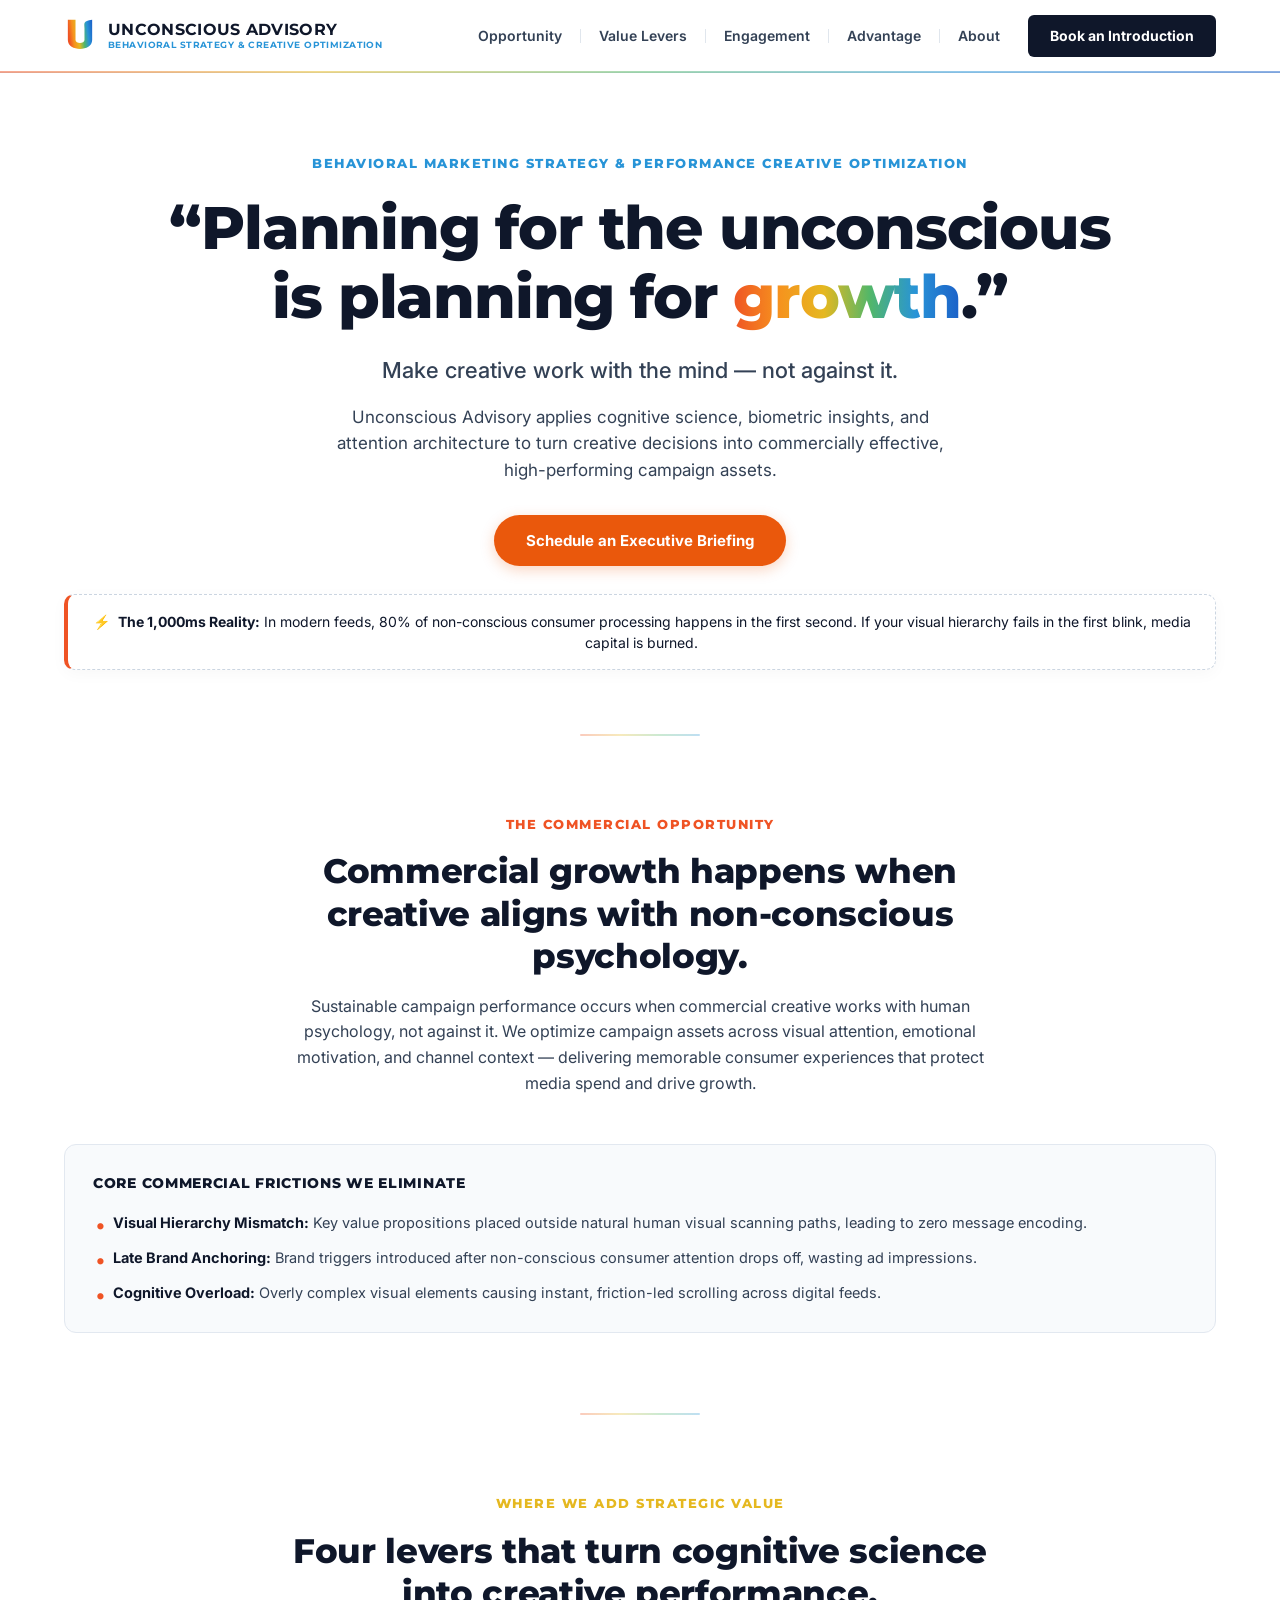
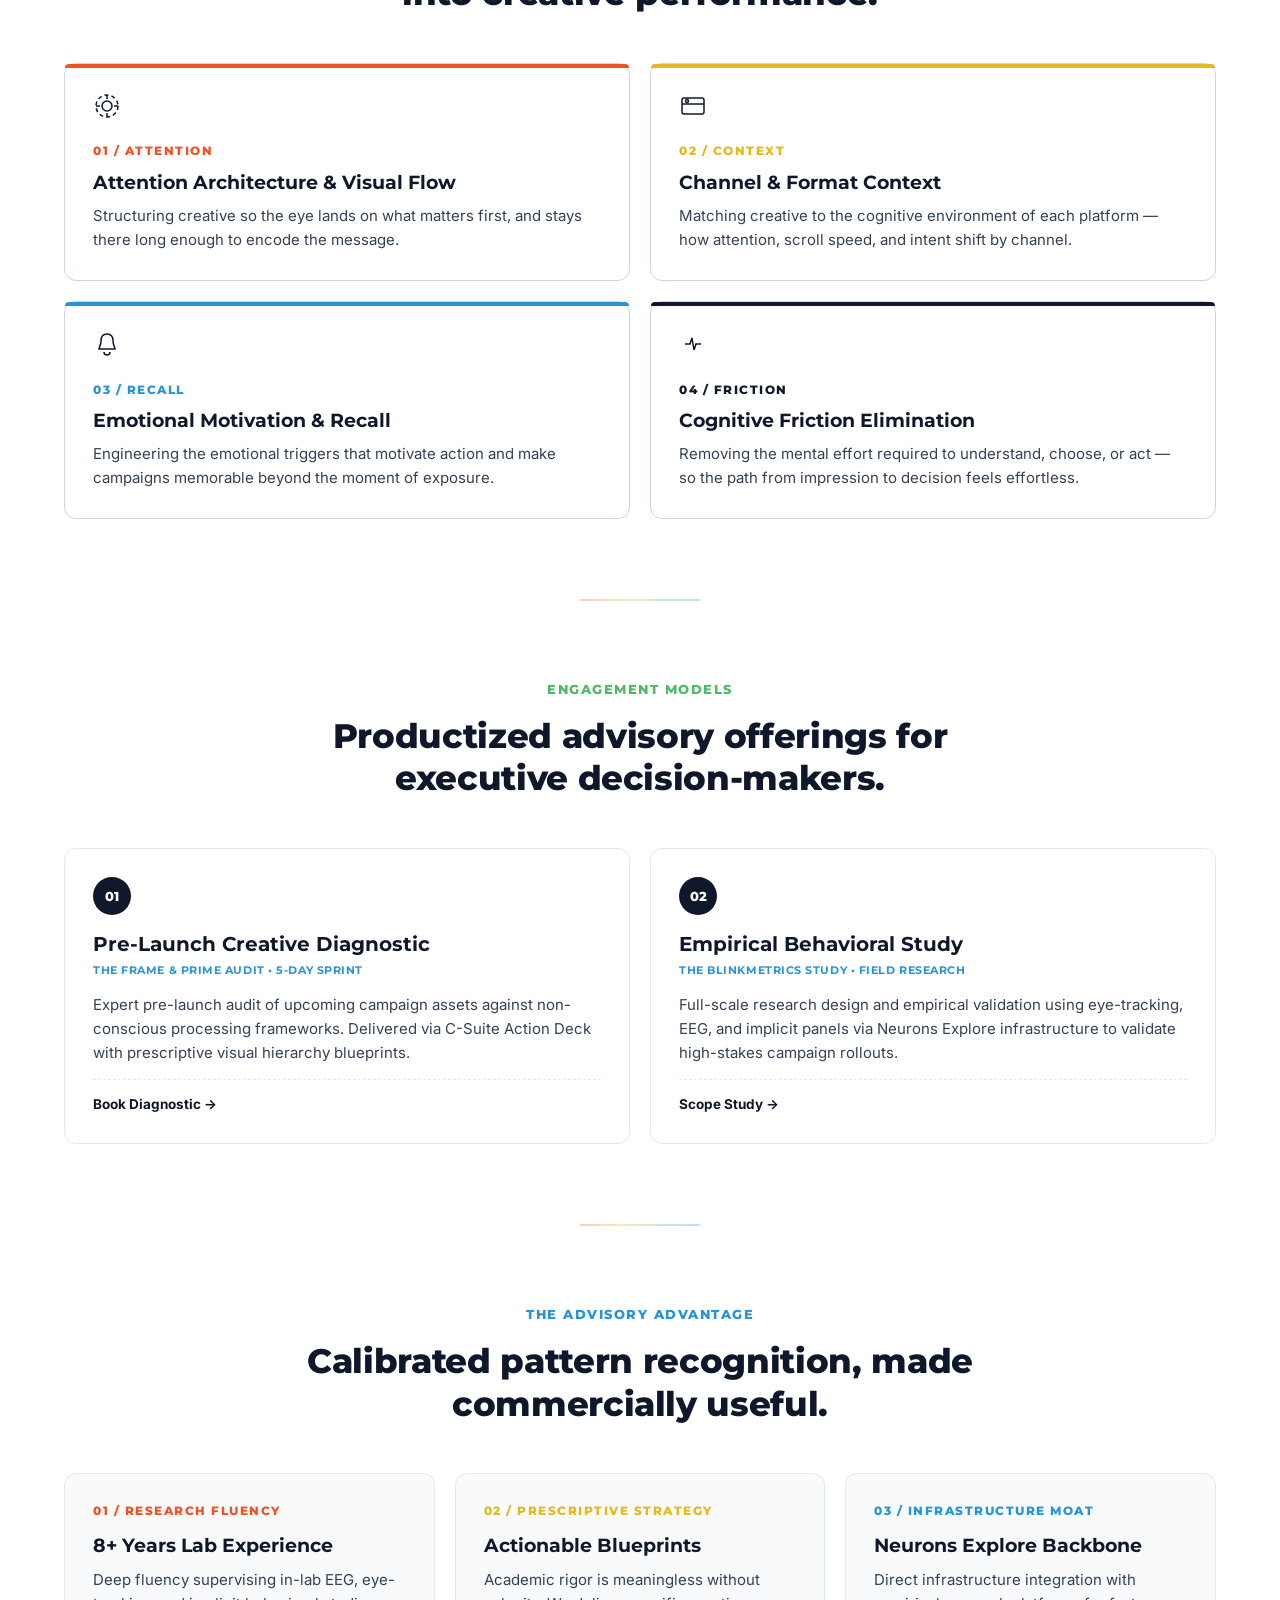
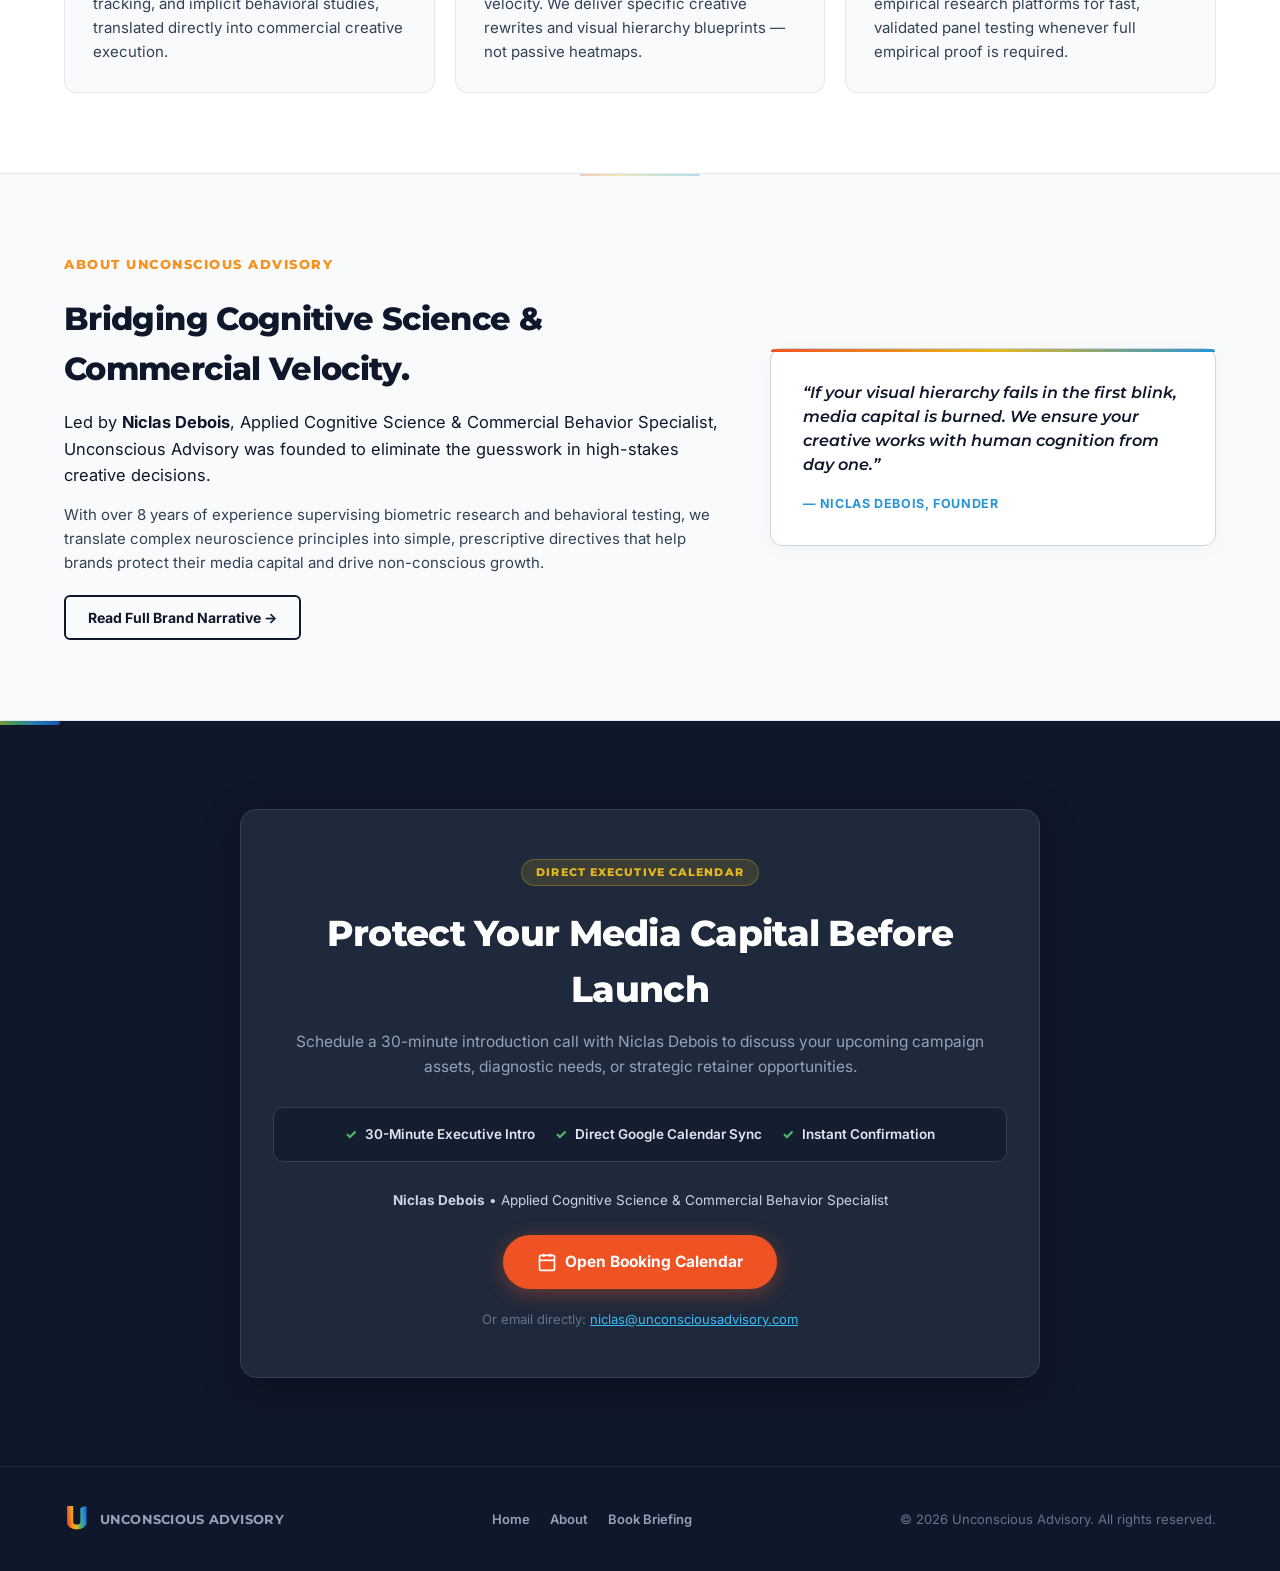
==== commit ed3bdeab: "Remove pricing display and obsolete service offerings (CBO and Keynotes)" ====
--- a/index.html
+++ b/index.html
@@ -194,7 +194,6 @@
             </div>
             <p>Expert pre-launch audit of upcoming campaign assets against non-conscious processing frameworks. Delivered via C-Suite Action Deck with prescriptive visual hierarchy blueprints.</p>
             <div class="eng-bottom">
-              <span class="price-tag">&euro;2,000 &ndash; &euro;8,000</span>
               <a href="https://calendar.app.google/3XZ5W4jzeasUxDdb6" target="_blank" rel="noopener" class="eng-link">Book Diagnostic &rarr;</a>
             </div>
           </div>
@@ -207,34 +206,7 @@
             </div>
             <p>Full-scale research design and empirical validation using eye-tracking, EEG, and implicit panels via Neurons Explore infrastructure to validate high-stakes campaign rollouts.</p>
             <div class="eng-bottom">
-              <span class="price-tag">&euro;12,000 &ndash; &euro;25,000+</span>
               <a href="https://calendar.app.google/3XZ5W4jzeasUxDdb6" target="_blank" rel="noopener" class="eng-link">Scope Study &rarr;</a>
-            </div>
-          </div>
-
-          <div class="eng-card">
-            <div class="node">03</div>
-            <div class="eng-meta">
-              <h3>Fractional Chief Behavioral Officer</h3>
-              <span class="eng-sub">Embedded Executive Retainer</span>
-            </div>
-            <p>Ongoing strategic advisory for agencies and corporate marketing divisions during pitches, brand refreshes, and major media deployments.</p>
-            <div class="eng-bottom">
-              <span class="price-tag">&euro;3,500 &ndash; &euro;6,000 / mo</span>
-              <a href="https://calendar.app.google/3XZ5W4jzeasUxDdb6" target="_blank" rel="noopener" class="eng-link">Discuss Retainer &rarr;</a>
-            </div>
-          </div>
-
-          <div class="eng-card">
-            <div class="node">04</div>
-            <div class="eng-meta">
-              <h3>Keynotes &amp; Masterclasses</h3>
-              <span class="eng-sub">Executive Education</span>
-            </div>
-            <p>Provocative keynotes or half-day executive workshops on attention architecture, cognitive drag, and commercial behavioral design.</p>
-            <div class="eng-bottom">
-              <span class="price-tag">&euro;2,500 &ndash; &euro;7,500</span>
-              <a href="https://calendar.app.google/3XZ5W4jzeasUxDdb6" target="_blank" rel="noopener" class="eng-link">Book Speaker &rarr;</a>
             </div>
           </div>
         </div>
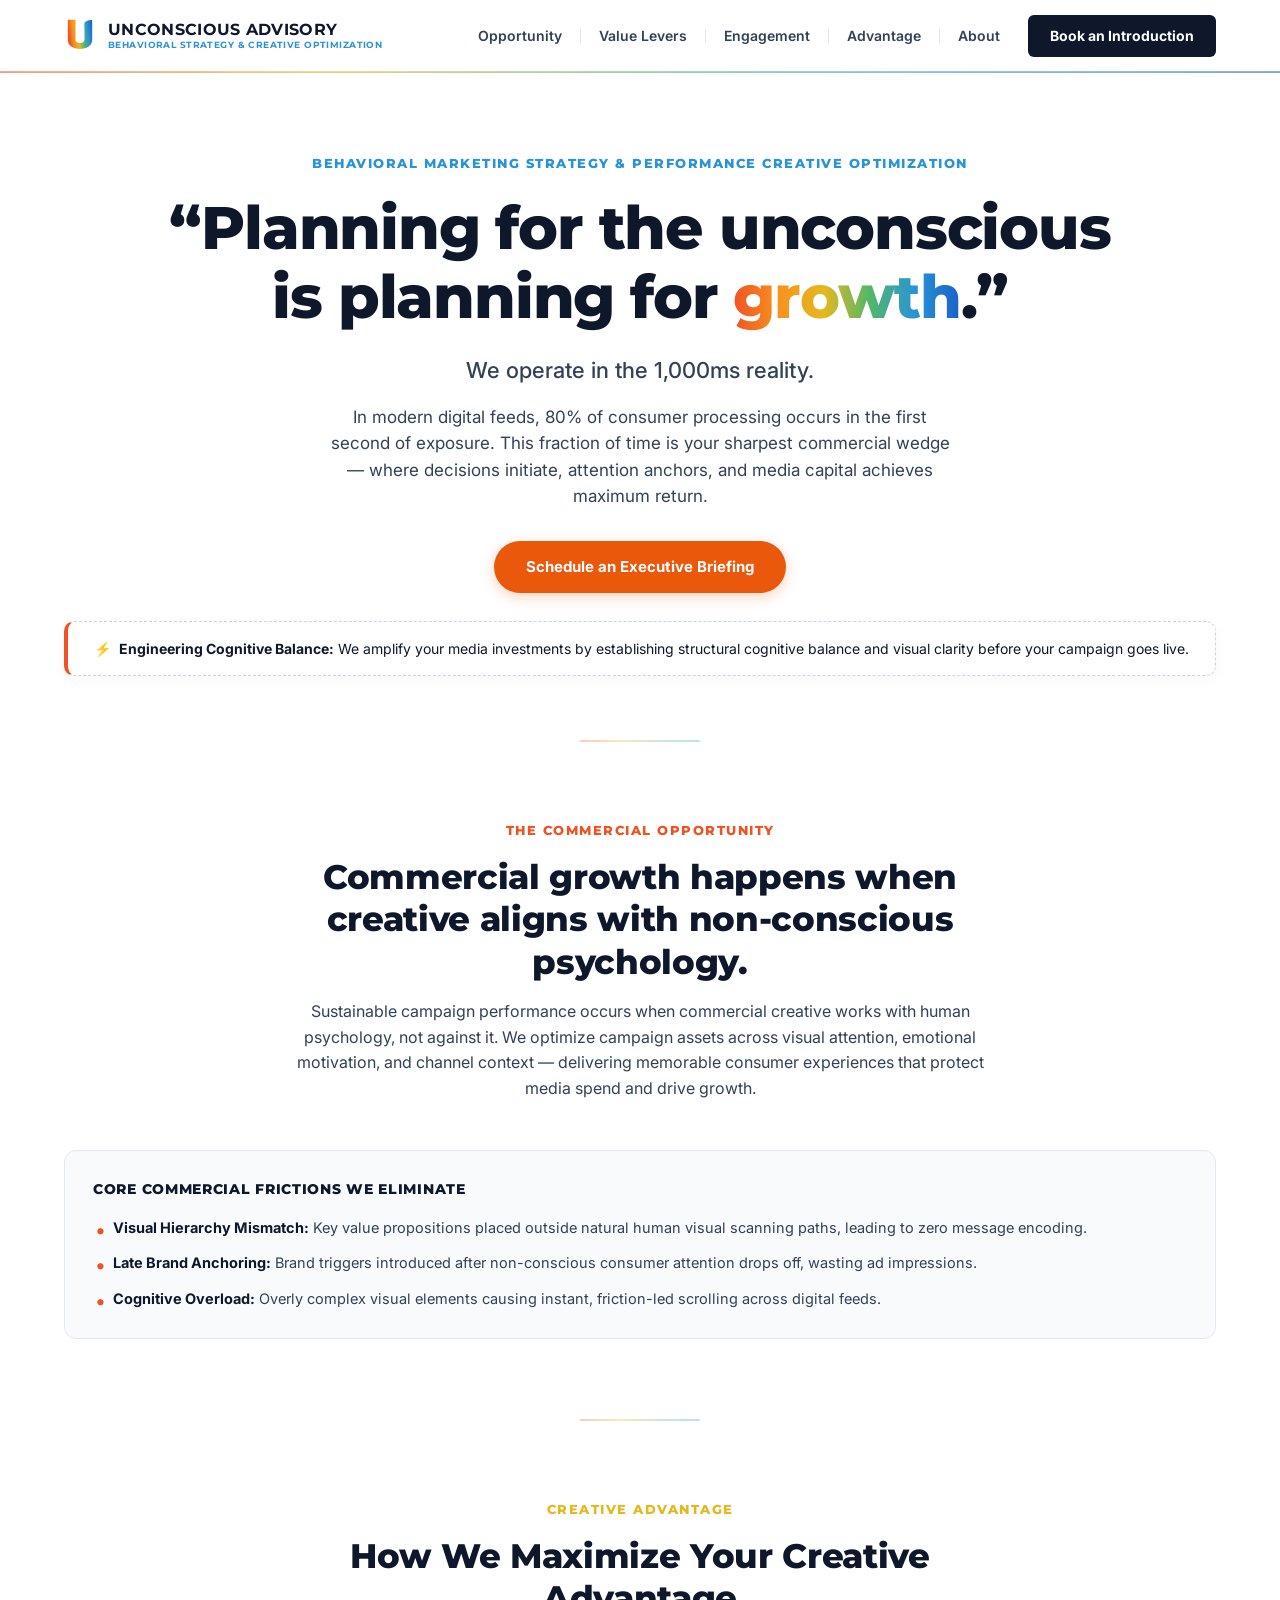
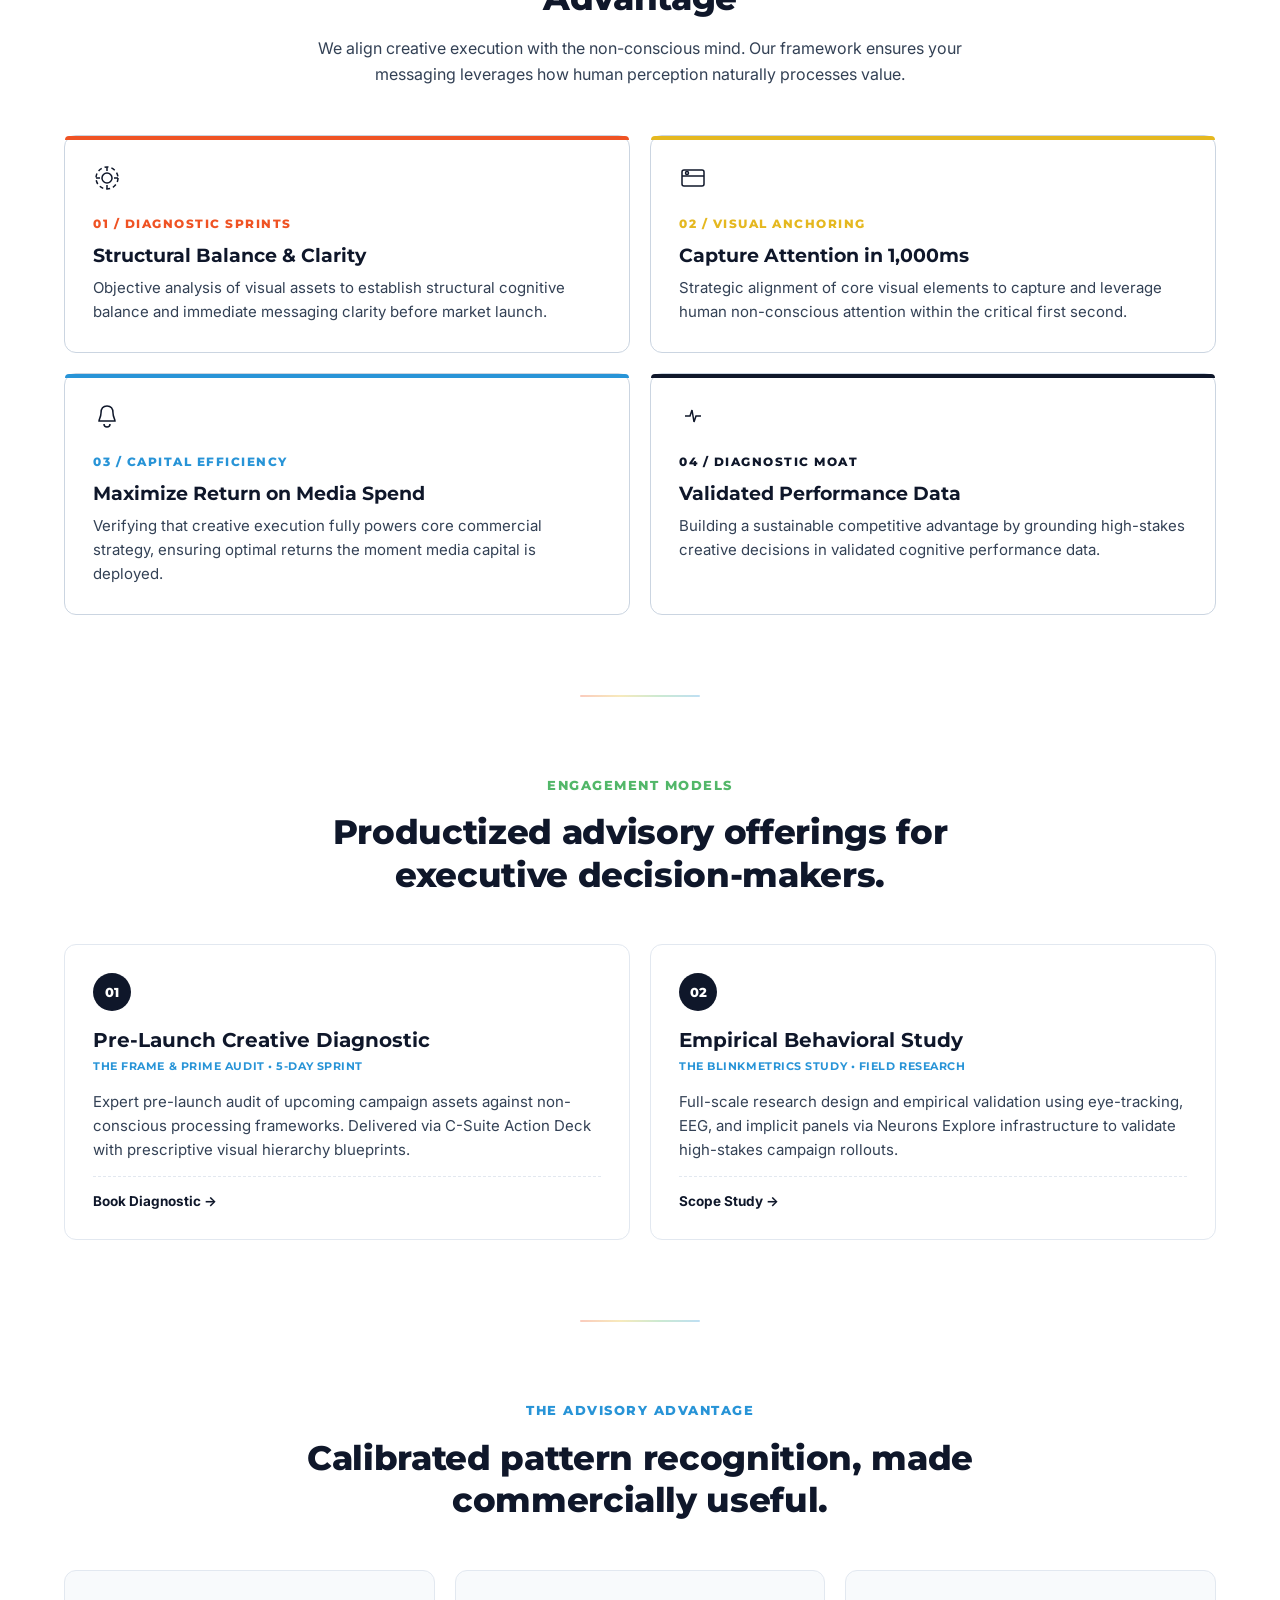
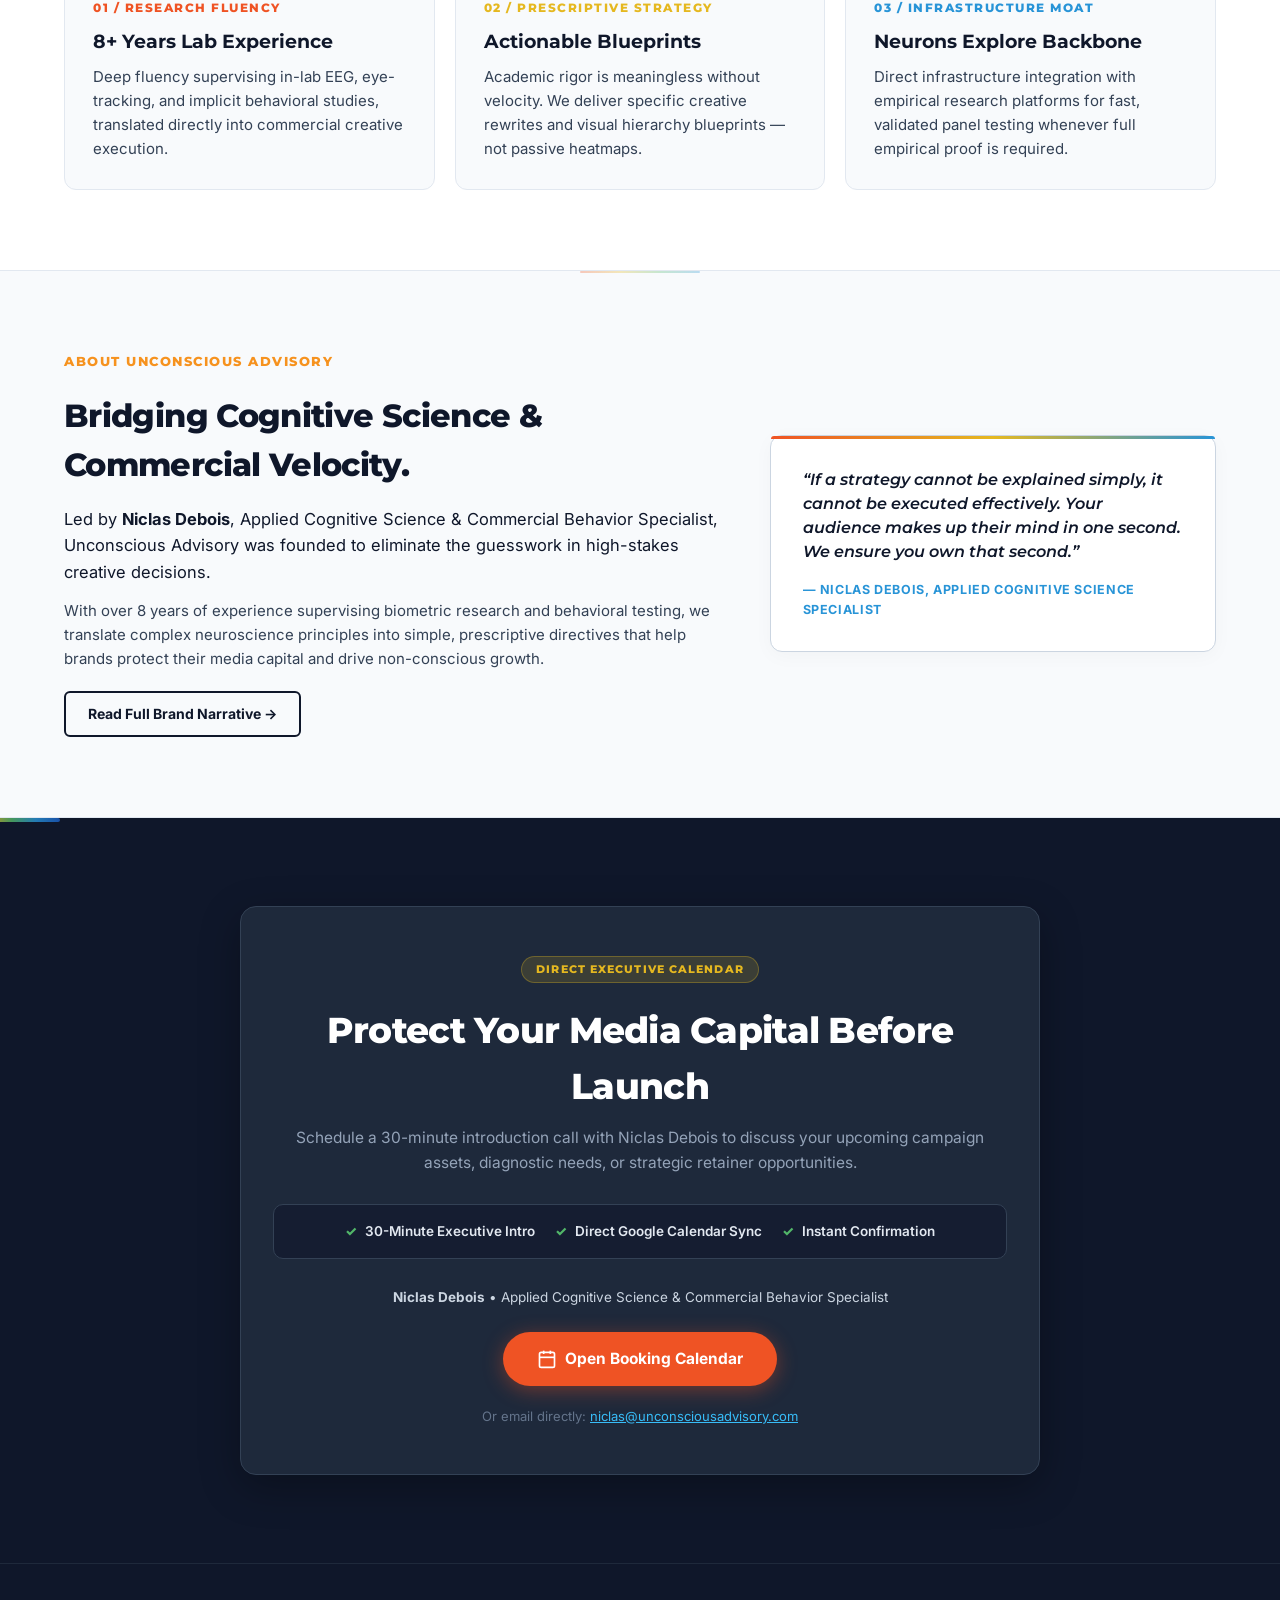
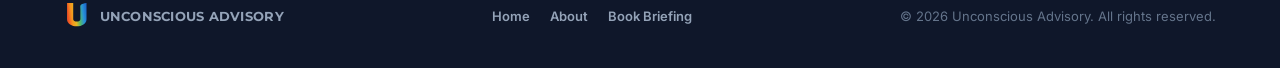
==== commit c482b918: "Distribute high-impact brand copy across Homepage and About page" ====
--- a/index.html
+++ b/index.html
@@ -109,12 +109,12 @@
       <div class="wrap">
         <div class="eyebrow">Behavioral Marketing Strategy &amp; Performance Creative Optimization</div>
         <h1 class="slogan">&ldquo;Planning for the unconscious is planning for <span class="accent">growth</span>.&rdquo;</h1>
-        <p class="secondary">Make creative work with the mind &mdash; not against it.</p>
-        <p class="sub">Unconscious Advisory applies cognitive science, biometric insights, and attention architecture to turn creative decisions into commercially effective, high-performing campaign assets.</p>
+        <p class="secondary">We operate in the 1,000ms reality.</p>
+        <p class="sub">In modern digital feeds, 80% of consumer processing occurs in the first second of exposure. This fraction of time is your sharpest commercial wedge &mdash; where decisions initiate, attention anchors, and media capital achieves maximum return.</p>
         <a class="hero-cta" href="https://calendar.app.google/3XZ5W4jzeasUxDdb6" target="_blank" rel="noopener">Schedule an Executive Briefing</a>
 
         <div class="reality-box">
-          <span class="lightning">&#9889;</span> <strong>The 1,000ms Reality:</strong> In modern feeds, 80% of non-conscious consumer processing happens in the first second. If your visual hierarchy fails in the first blink, media capital is burned.
+          <span class="lightning">&#9889;</span> <strong>Engineering Cognitive Balance:</strong> We amplify your media investments by establishing structural cognitive balance and visual clarity before your campaign goes live.
         </div>
       </div>
     </header>
@@ -143,37 +143,38 @@
     <section id="value">
       <div class="wrap">
         <div class="section-head">
-          <div class="eyebrow" style="color:var(--grad-3)">Where We Add Strategic Value</div>
-          <h2>Four levers that turn cognitive science into creative performance.</h2>
+          <div class="eyebrow" style="color:var(--grad-3)">Creative Advantage</div>
+          <h2>How We Maximize Your Creative Advantage</h2>
+          <p>We align creative execution with the non-conscious mind. Our framework ensures your messaging leverages how human perception naturally processes value.</p>
         </div>
         <div class="grid grid-2x2">
           <div class="card">
             <div class="top-bar" style="background:var(--grad-1)"></div>
             <div class="icon"><svg width="28" height="28" viewBox="0 0 28 28"><circle cx="14" cy="14" r="5"/><circle cx="14" cy="14" r="11" stroke-dasharray="4 3"/><path d="M14 3 L14 7 M14 21 L14 25 M3 14 L7 14 M21 14 L25 14"/></svg></div>
-            <span class="num" style="color:var(--grad-1)">01 / Attention</span>
-            <h3>Attention Architecture &amp; Visual Flow</h3>
-            <p>Structuring creative so the eye lands on what matters first, and stays there long enough to encode the message.</p>
+            <span class="num" style="color:var(--grad-1)">01 / Diagnostic Sprints</span>
+            <h3>Structural Balance &amp; Clarity</h3>
+            <p>Objective analysis of visual assets to establish structural cognitive balance and immediate messaging clarity before market launch.</p>
           </div>
           <div class="card">
             <div class="top-bar" style="background:var(--grad-3)"></div>
             <div class="icon"><svg width="28" height="28" viewBox="0 0 28 28"><rect x="3" y="6" width="22" height="16" rx="2"/><path d="M3 12 L25 12"/><circle cx="8" cy="9" r="1.5"/></svg></div>
-            <span class="num" style="color:var(--grad-3)">02 / Context</span>
-            <h3>Channel &amp; Format Context</h3>
-            <p>Matching creative to the cognitive environment of each platform &mdash; how attention, scroll speed, and intent shift by channel.</p>
+            <span class="num" style="color:var(--grad-3)">02 / Visual Anchoring</span>
+            <h3>Capture Attention in 1,000ms</h3>
+            <p>Strategic alignment of core visual elements to capture and leverage human non-conscious attention within the critical first second.</p>
           </div>
           <div class="card">
             <div class="top-bar" style="background:var(--grad-5)"></div>
             <div class="icon"><svg width="28" height="28" viewBox="0 0 28 28"><path d="M14 4 C10 4 8 7 8 11 C8 15 6 17 6 19 L22 19 C22 17 20 15 20 11 C20 7 18 4 14 4 Z M11 22 C11 24 12 25 14 25 C16 25 17 24 17 22"/></svg></div>
-            <span class="num" style="color:var(--grad-5)">03 / Recall</span>
-            <h3>Emotional Motivation &amp; Recall</h3>
-            <p>Engineering the emotional triggers that motivate action and make campaigns memorable beyond the moment of exposure.</p>
+            <span class="num" style="color:var(--grad-5)">03 / Capital Efficiency</span>
+            <h3>Maximize Return on Media Spend</h3>
+            <p>Verifying that creative execution fully powers core commercial strategy, ensuring optimal returns the moment media capital is deployed.</p>
           </div>
           <div class="card">
             <div class="top-bar" style="background:var(--dark)"></div>
             <div class="icon"><svg width="28" height="28" viewBox="0 0 28 28"><path d="M6 14 L11 14 L13 8 L15 20 L17 14 L22 14"/></svg></div>
-            <span class="num" style="color:var(--dark)">04 / Friction</span>
-            <h3>Cognitive Friction Elimination</h3>
-            <p>Removing the mental effort required to understand, choose, or act &mdash; so the path from impression to decision feels effortless.</p>
+            <span class="num" style="color:var(--dark)">04 / Diagnostic Moat</span>
+            <h3>Validated Performance Data</h3>
+            <p>Building a sustainable competitive advantage by grounding high-stakes creative decisions in validated cognitive performance data.</p>
           </div>
         </div>
       </div>
@@ -251,9 +252,9 @@
             </div>
             <div class="about-card">
               <div class="about-quote">
-                &ldquo;If your visual hierarchy fails in the first blink, media capital is burned. We ensure your creative works with human cognition from day one.&rdquo;
+                &ldquo;If a strategy cannot be explained simply, it cannot be executed effectively. Your audience makes up their mind in one second. We ensure you own that second.&rdquo;
               </div>
-              <div class="about-author">&mdash; Niclas Debois, Founder</div>
+              <div class="about-author">&mdash; Niclas Debois, Applied Cognitive Science Specialist</div>
             </div>
           </div>
         </div>
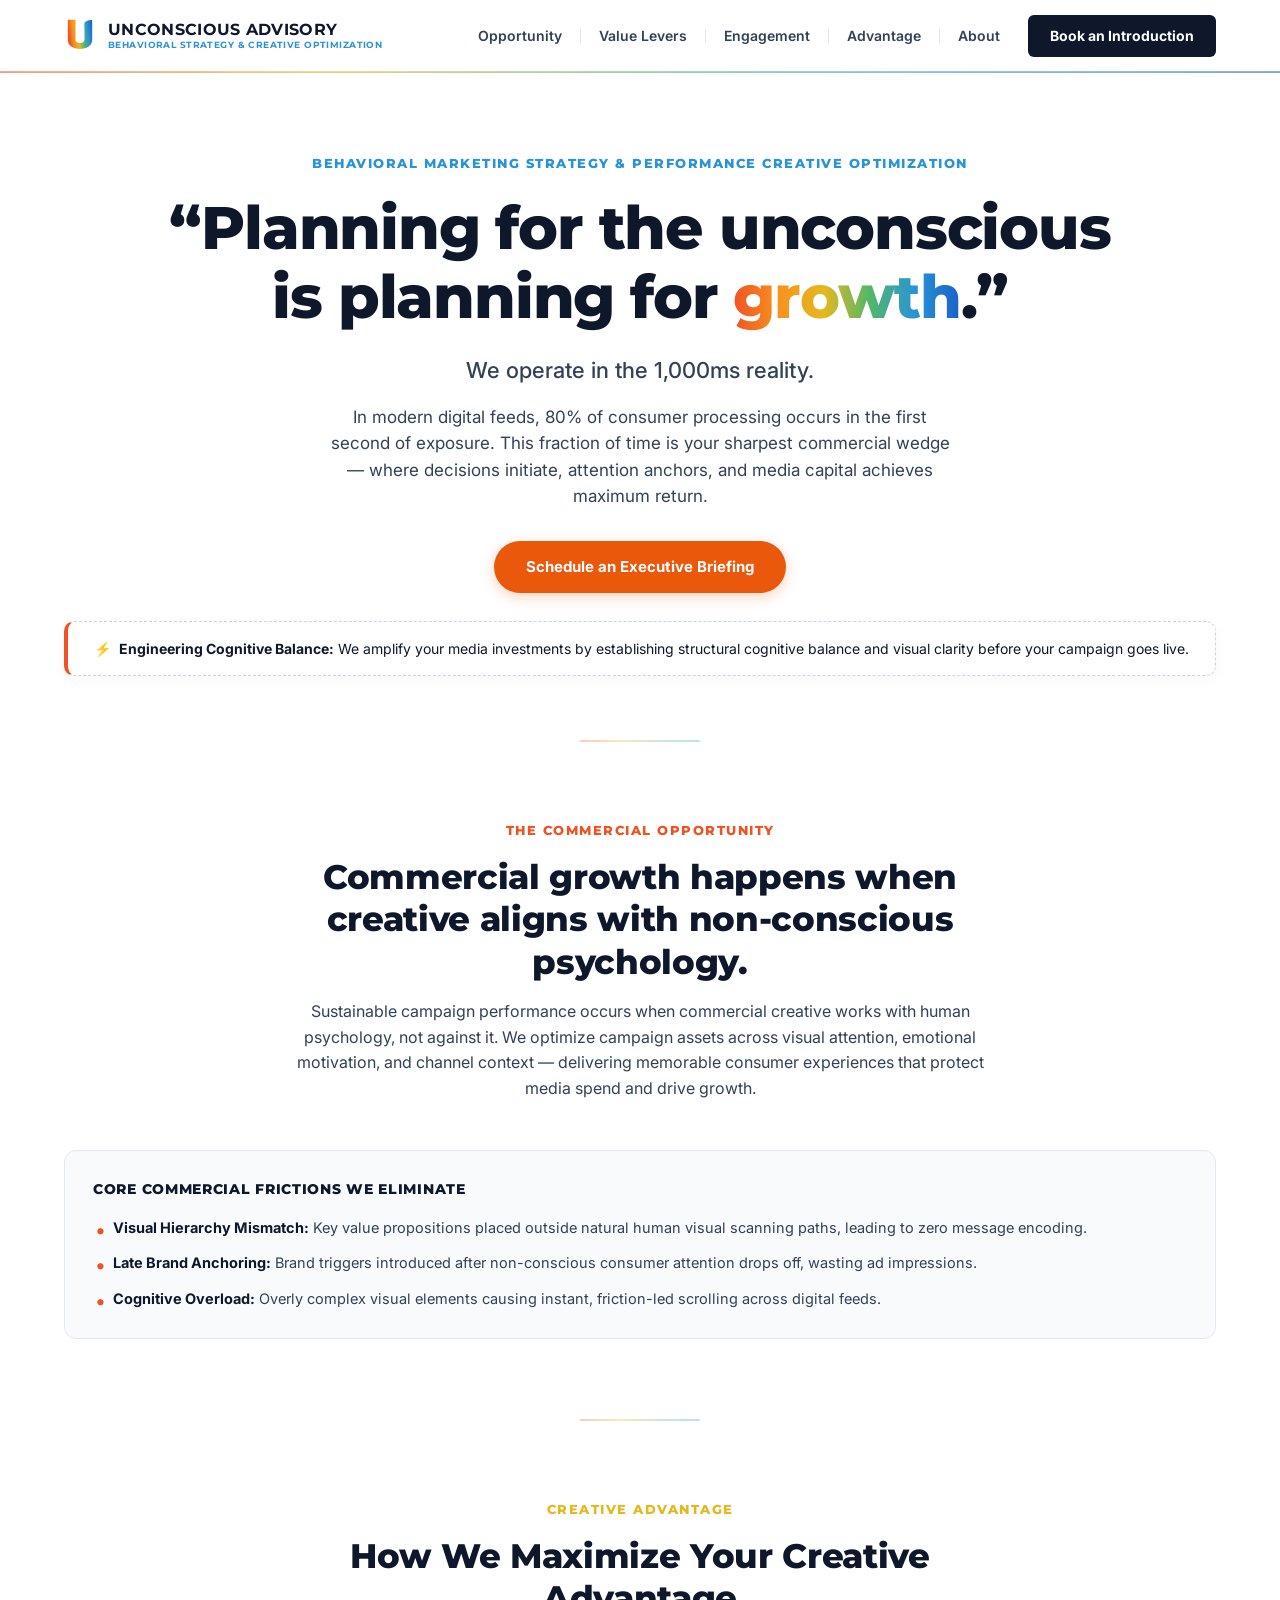
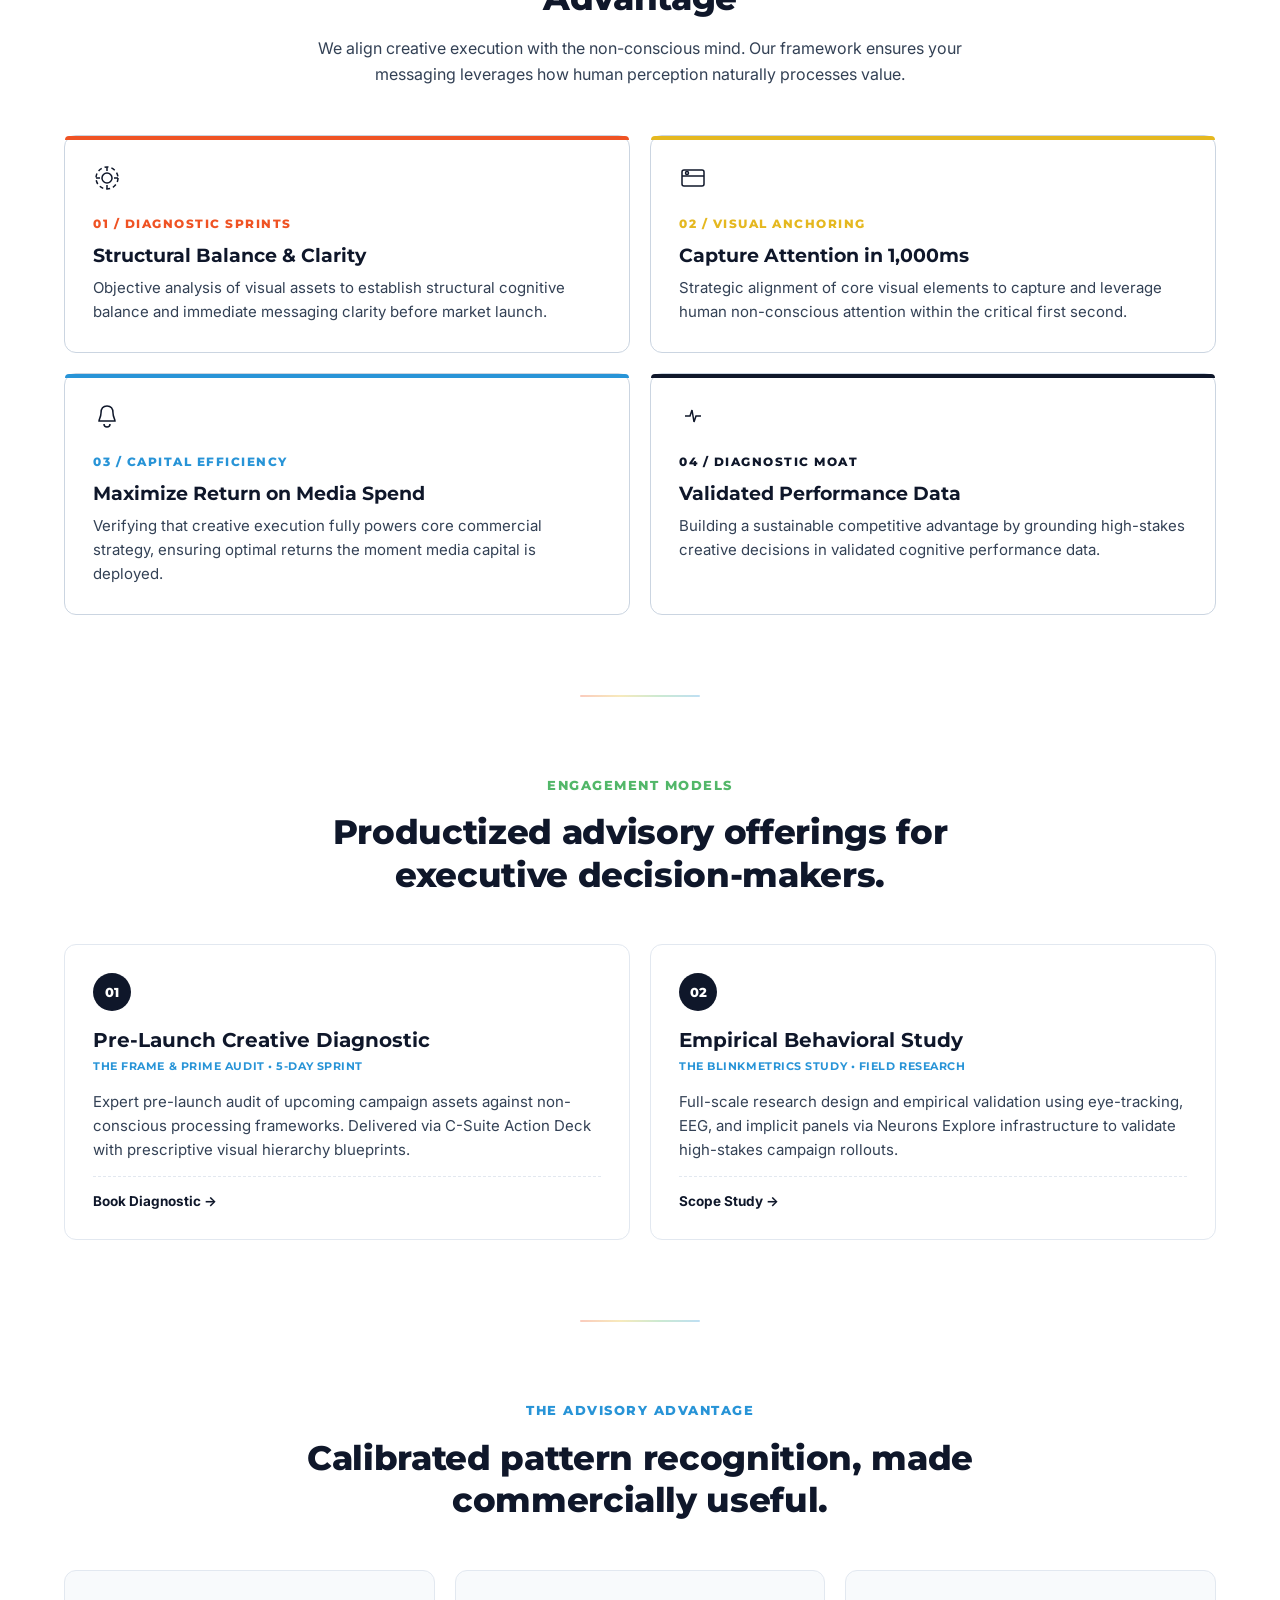
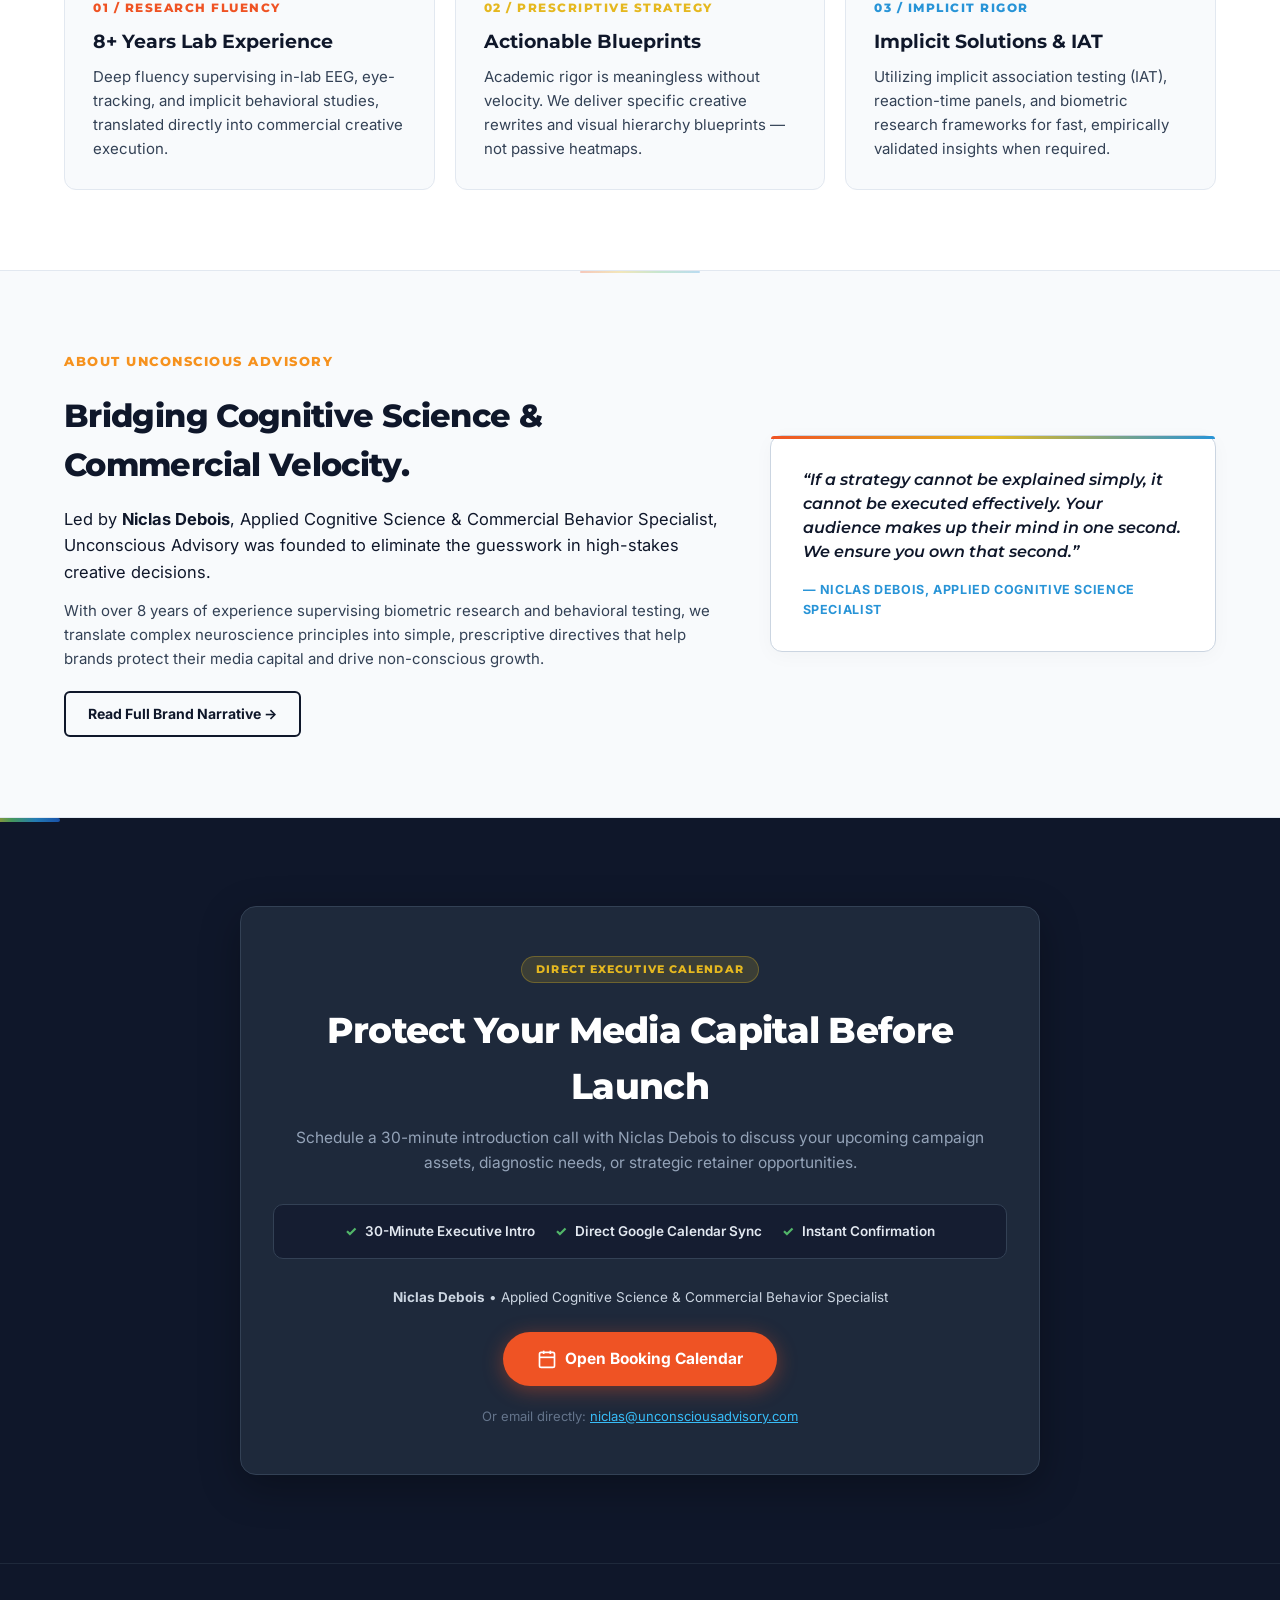
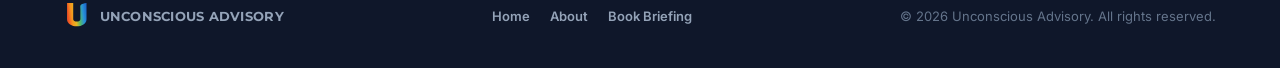
==== commit 0a1588c6: "Refactor scientific positioning and create dedicated partner referral landing page (referral.html)" ====
--- a/index.html
+++ b/index.html
@@ -232,9 +232,9 @@
               <p>Academic rigor is meaningless without velocity. We deliver specific creative rewrites and visual hierarchy blueprints &mdash; not passive heatmaps.</p>
             </div>
             <div class="adv-item">
-              <div class="label">03 / Infrastructure Moat</div>
-              <h3>Neurons Explore Backbone</h3>
-              <p>Direct infrastructure integration with empirical research platforms for fast, validated panel testing whenever full empirical proof is required.</p>
+              <div class="label">03 / Implicit Rigor</div>
+              <h3>Implicit Solutions &amp; IAT</h3>
+              <p>Utilizing implicit association testing (IAT), reaction-time panels, and biometric research frameworks for fast, empirically validated insights when required.</p>
             </div>
           </div>
       </div>
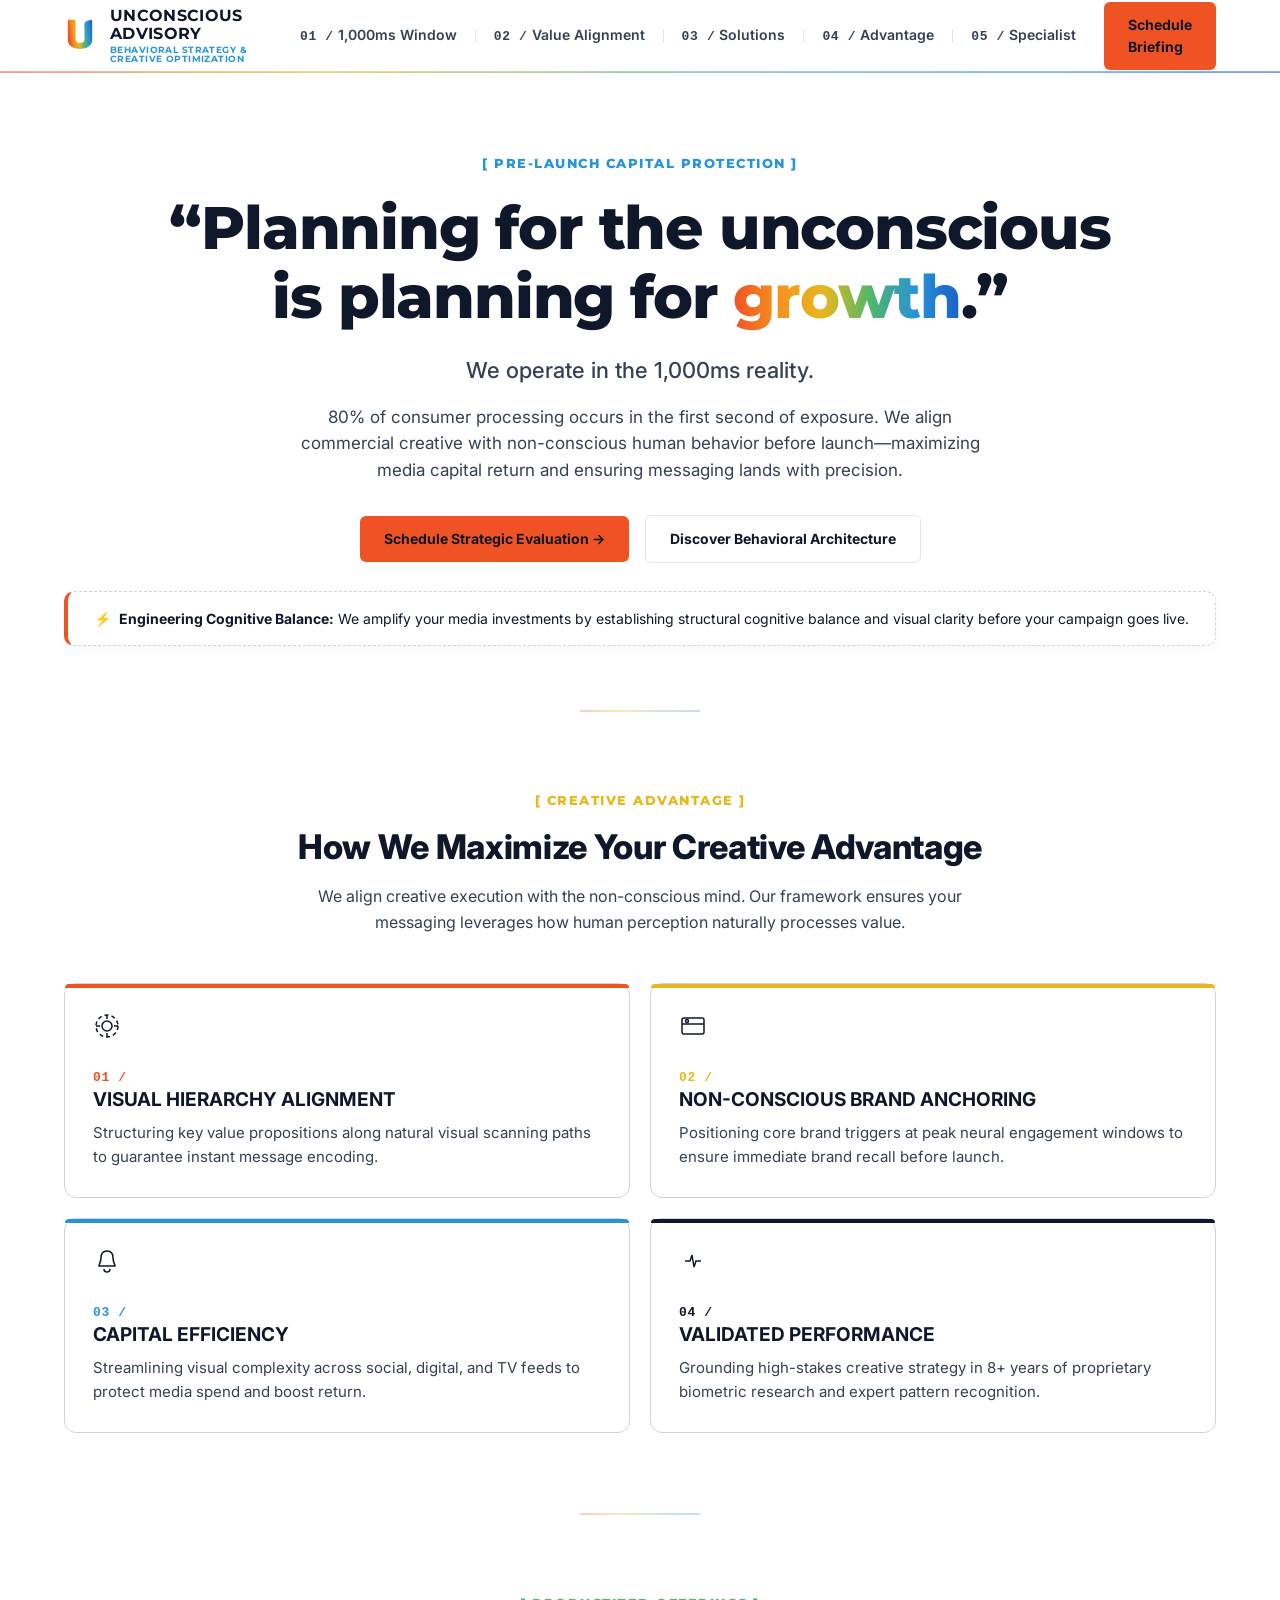
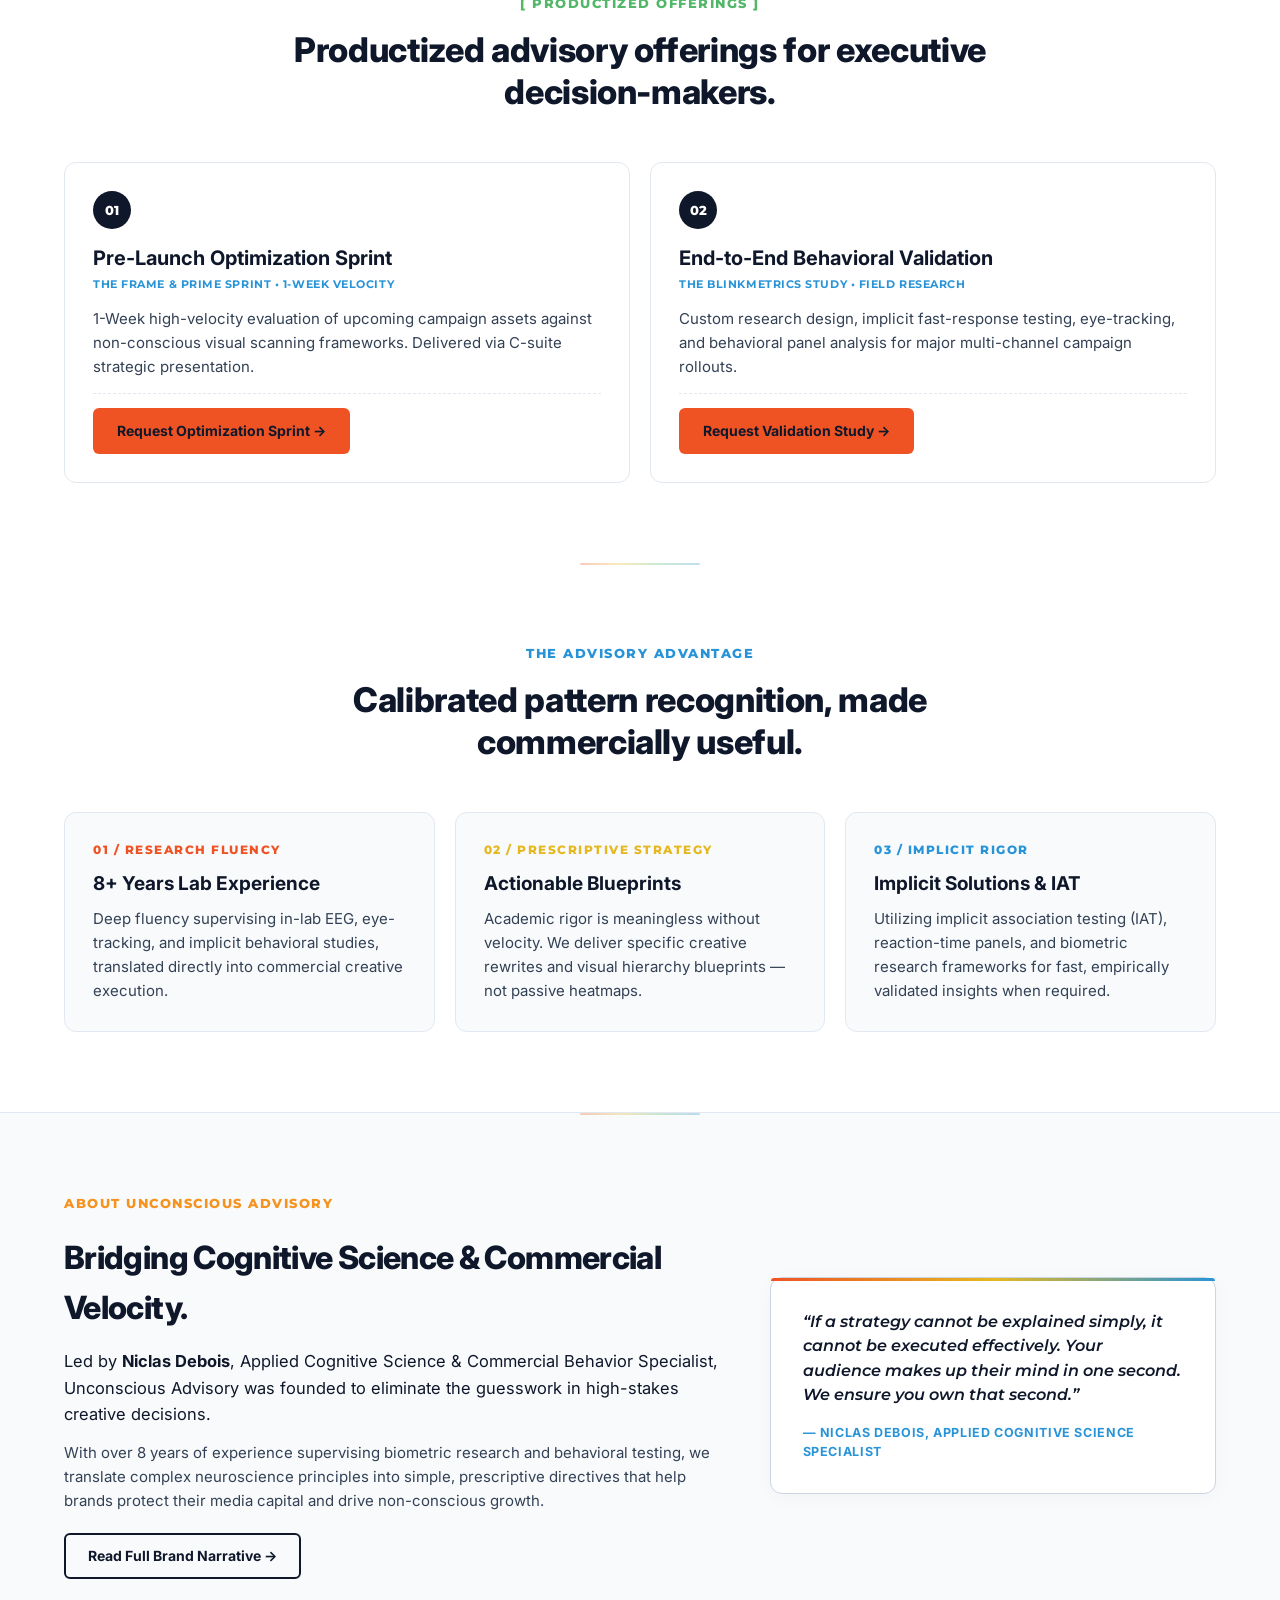
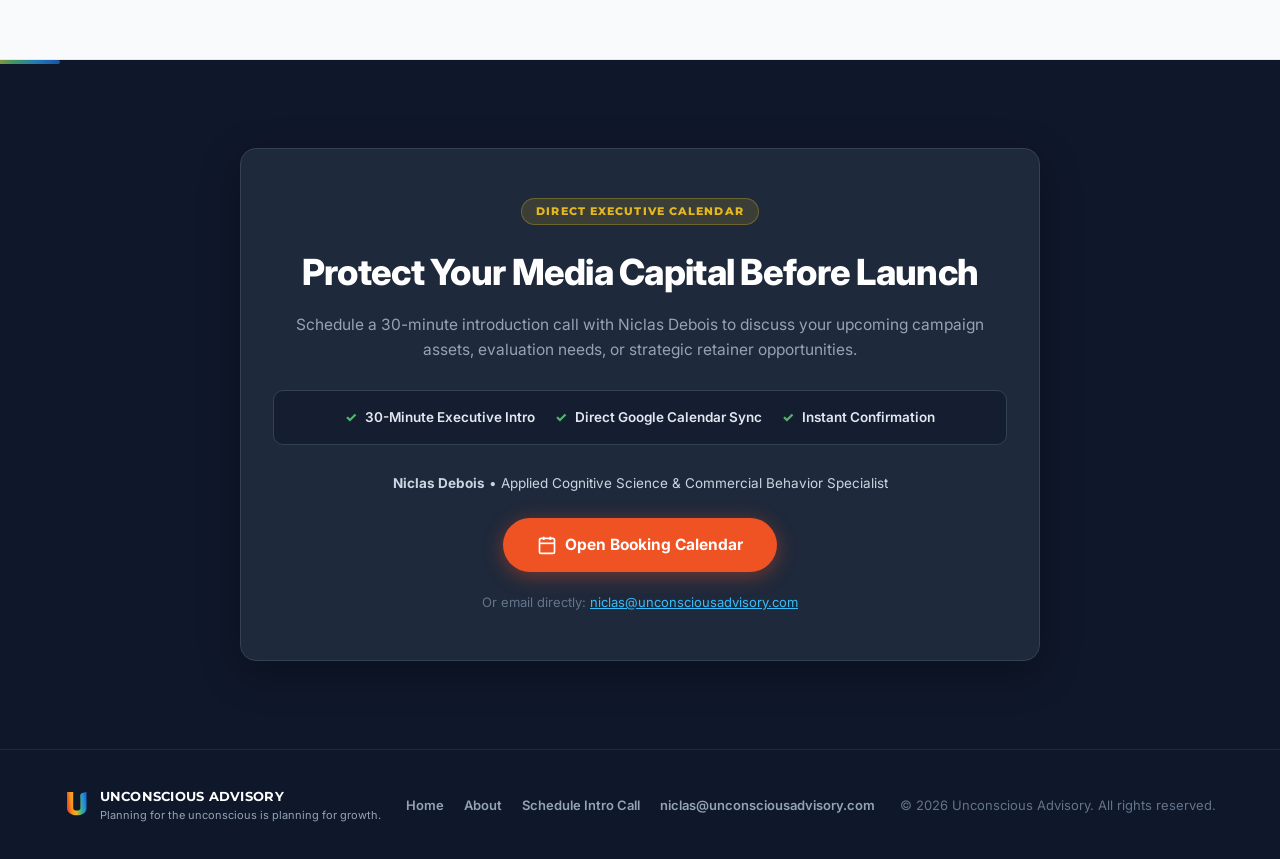
==== commit 1b884fad: "fix(deploy): apply root directory mirroring and full-spectrum html sanitization" ====
--- a/index.html
+++ b/index.html
@@ -1,11 +1,11 @@
-<!DOCTYPE html>
+﻿<!DOCTYPE html>
 <html lang="en">
   <head>
     <meta charset="utf-8">
     <meta name="viewport" content="width=device-width, initial-scale=1">
     <title>Unconscious Advisory | Behavioral Marketing Strategy &amp; Performance Creative Optimization</title>
     <meta name="description" content="Unconscious Advisory provides strategic marketing advisory and performance creative optimization. We apply cognitive science, biometric insights, and attention architecture to maximize campaign effectiveness for enterprise brands.">
-    <meta name="keywords" content="Behavioral Marketing Strategy, Performance Creative Optimization, Pre-Launch Creative Diagnostics, Empirical Behavioral Studies, Biometric Ad Testing, Attention Architecture, Cognitive Friction Elimination, Niclas Debois">
+    <meta name="keywords" content="Behavioral Marketing Strategy, Performance Creative Optimization, Pre-Launch Creative Evaluations, Empirical Behavioral Studies, Biometric Ad Testing, Attention Architecture, Cognitive Friction Elimination, Niclas Debois">
     <meta name="author" content="Niclas Debois - Unconscious Advisory">
     <link rel="canonical" href="https://unconsciousadvisory.com/">
 
@@ -13,7 +13,7 @@
     <meta property="og:type" content="website">
     <meta property="og:url" content="https://unconsciousadvisory.com/">
     <meta property="og:title" content="Unconscious Advisory | Behavioral Marketing Strategy &amp; Performance Creative Optimization">
-    <meta property="og:description" content="We apply cognitive science to optimize campaign creatives for non-conscious behavior. Protect your media spend with expert attention architecture and visual flow diagnostics.">
+    <meta property="og:description" content="We apply cognitive science to optimize campaign creatives for non-conscious behavior. Protect your media spend with expert attention architecture and visual flow evaluations.">
     <meta property="og:site_name" content="Unconscious Advisory">
 
     <!-- Twitter Card -->
@@ -75,13 +75,13 @@
 
         <div class="nav-right-desktop">
           <ul>
-            <li><a href="#opportunity">Opportunity</a></li>
-            <li><a href="#value">Value Levers</a></li>
-            <li><a href="#models">Engagement</a></li>
-            <li><a href="#advantage">Advantage</a></li>
-            <li><a href="about.html">About</a></li>
+            <li><a href="#window"><span class="nav-prefix">01 /</span> 1,000ms Window</a></li>
+            <li><a href="#alignment"><span class="nav-prefix">02 /</span> Value Alignment</a></li>
+            <li><a href="#solutions"><span class="nav-prefix">03 /</span> Solutions</a></li>
+            <li><a href="#advantage"><span class="nav-prefix">04 /</span> Advantage</a></li>
+            <li><a href="about.html"><span class="nav-prefix">05 /</span> Specialist</a></li>
           </ul>
-          <a class="desktop-cta-btn" href="https://calendar.app.google/3XZ5W4jzeasUxDdb6" target="_blank" rel="noopener">Book an Introduction</a>
+          <a class="desktop-cta-btn" href="https://calendar.google.com/calendar/u/0/appointments/schedules/AcZssZ2LcS4_7GxVLhhBL3vSK7lkXRTVE4_ukA2afldgJuEk6k5xiYzDeJOOY-fLtUwEzAK8qryxdggb" target="_blank" rel="noopener">Schedule Briefing</a>
         </div>
 
         <button class="menu-toggle" aria-label="Toggle navigation">
@@ -93,25 +93,28 @@
 
       <div class="mobile-dropdown" id="mobile-menu">
         <ul>
-          <li><a href="#opportunity" class="mobile-link">Opportunity</a></li>
-          <li><a href="#value" class="mobile-link">Value Levers</a></li>
-          <li><a href="#models" class="mobile-link">Engagement</a></li>
-          <li><a href="#advantage" class="mobile-link">Advantage</a></li>
-          <li><a href="about.html" class="mobile-link">About</a></li>
+          <li><a href="#window" class="mobile-link"><span class="nav-prefix">01 /</span> 1,000ms Window</a></li>
+          <li><a href="#alignment" class="mobile-link"><span class="nav-prefix">02 /</span> Value Alignment</a></li>
+          <li><a href="#solutions" class="mobile-link"><span class="nav-prefix">03 /</span> Solutions</a></li>
+          <li><a href="#advantage" class="mobile-link"><span class="nav-prefix">04 /</span> Advantage</a></li>
+          <li><a href="about.html" class="mobile-link"><span class="nav-prefix">05 /</span> Specialist</a></li>
         </ul>
         <div class="mobile-cta-wrapper">
-          <a class="mobile-cta-btn mobile-link" href="https://calendar.app.google/3XZ5W4jzeasUxDdb6" target="_blank" rel="noopener">Book an Introduction</a>
+          <a class="mobile-cta-btn mobile-link" href="https://calendar.google.com/calendar/u/0/appointments/schedules/AcZssZ2LcS4_7GxVLhhBL3vSK7lkXRTVE4_ukA2afldgJuEk6k5xiYzDeJOOY-fLtUwEzAK8qryxdggb" target="_blank" rel="noopener">Schedule Briefing</a>
         </div>
       </div>
     </nav>
 
-    <header class="hero">
-      <div class="wrap">
-        <div class="eyebrow">Behavioral Marketing Strategy &amp; Performance Creative Optimization</div>
+    <header class="hero" id="window">
+      <div class="wrap">
+        <div class="eyebrow section-badge">[ PRE-LAUNCH CAPITAL PROTECTION ]</div>
         <h1 class="slogan">&ldquo;Planning for the unconscious is planning for <span class="accent">growth</span>.&rdquo;</h1>
         <p class="secondary">We operate in the 1,000ms reality.</p>
-        <p class="sub">In modern digital feeds, 80% of consumer processing occurs in the first second of exposure. This fraction of time is your sharpest commercial wedge &mdash; where decisions initiate, attention anchors, and media capital achieves maximum return.</p>
-        <a class="hero-cta" href="https://calendar.app.google/3XZ5W4jzeasUxDdb6" target="_blank" rel="noopener">Schedule an Executive Briefing</a>
+        <p class="sub" style="max-width: 65ch;">80% of consumer processing occurs in the first second of exposure. We align commercial creative with non-conscious human behavior before launch—maximizing media capital return and ensuring messaging lands with precision.</p>
+        <div style="display: flex; gap: 16px; justify-content: center; align-items: center; flex-wrap: wrap; margin-bottom: 28px;">
+          <a class="btn-primary" href="https://calendar.google.com/calendar/u/0/appointments/schedules/AcZssZ2LcS4_7GxVLhhBL3vSK7lkXRTVE4_ukA2afldgJuEk6k5xiYzDeJOOY-fLtUwEzAK8qryxdggb" target="_blank" rel="noopener">Schedule Strategic Evaluation &rarr;</a>
+          <a class="btn-secondary" href="#alignment">Discover Behavioral Architecture</a>
+        </div>
 
         <div class="reality-box">
           <span class="lightning">&#9889;</span> <strong>Engineering Cognitive Balance:</strong> We amplify your media investments by establishing structural cognitive balance and visual clarity before your campaign goes live.
@@ -119,31 +122,10 @@
       </div>
     </header>
 
-    <section id="opportunity">
+    <section id="alignment">
       <div class="wrap">
         <div class="section-head">
-          <div class="eyebrow" style="color:var(--grad-1)">The Commercial Opportunity</div>
-          <h2>Commercial growth happens when creative aligns with non-conscious psychology.</h2>
-          <p>Sustainable campaign performance occurs when commercial creative works with human psychology, not against it. We optimize campaign assets across visual attention, emotional motivation, and channel context &mdash; delivering memorable consumer experiences that protect media spend and drive growth.</p>
-        </div>
-        <div class="friction-grid">
-          <div class="friction-card">
-            <div class="friction-title">Core Commercial Frictions We Eliminate</div>
-            <ul class="friction-list">
-              <li><strong>Visual Hierarchy Mismatch:</strong> Key value propositions placed outside natural human visual scanning paths, leading to zero message encoding.</li>
-              <li><strong>Late Brand Anchoring:</strong> Brand triggers introduced after non-conscious consumer attention drops off, wasting ad impressions.</li>
-              <li><strong>Cognitive Overload:</strong> Overly complex visual elements causing instant, friction-led scrolling across digital feeds.</li>
-            </ul>
-          </div>
-        </div>
-
-      </div>
-    </section>
-
-    <section id="value">
-      <div class="wrap">
-        <div class="section-head">
-          <div class="eyebrow" style="color:var(--grad-3)">Creative Advantage</div>
+          <div class="eyebrow section-badge" style="color:var(--grad-3)">[ CREATIVE ADVANTAGE ]</div>
           <h2>How We Maximize Your Creative Advantage</h2>
           <p>We align creative execution with the non-conscious mind. Our framework ensures your messaging leverages how human perception naturally processes value.</p>
         </div>
@@ -151,63 +133,63 @@
           <div class="card">
             <div class="top-bar" style="background:var(--grad-1)"></div>
             <div class="icon"><svg width="28" height="28" viewBox="0 0 28 28"><circle cx="14" cy="14" r="5"/><circle cx="14" cy="14" r="11" stroke-dasharray="4 3"/><path d="M14 3 L14 7 M14 21 L14 25 M3 14 L7 14 M21 14 L25 14"/></svg></div>
-            <span class="num" style="color:var(--grad-1)">01 / Diagnostic Sprints</span>
-            <h3>Structural Balance &amp; Clarity</h3>
-            <p>Objective analysis of visual assets to establish structural cognitive balance and immediate messaging clarity before market launch.</p>
+            <span class="card-prefix" style="color:var(--grad-1)">01 /</span>
+            <h3>VISUAL HIERARCHY ALIGNMENT</h3>
+            <p>Structuring key value propositions along natural visual scanning paths to guarantee instant message encoding.</p>
           </div>
           <div class="card">
             <div class="top-bar" style="background:var(--grad-3)"></div>
             <div class="icon"><svg width="28" height="28" viewBox="0 0 28 28"><rect x="3" y="6" width="22" height="16" rx="2"/><path d="M3 12 L25 12"/><circle cx="8" cy="9" r="1.5"/></svg></div>
-            <span class="num" style="color:var(--grad-3)">02 / Visual Anchoring</span>
-            <h3>Capture Attention in 1,000ms</h3>
-            <p>Strategic alignment of core visual elements to capture and leverage human non-conscious attention within the critical first second.</p>
+            <span class="card-prefix" style="color:var(--grad-3)">02 /</span>
+            <h3>NON-CONSCIOUS BRAND ANCHORING</h3>
+            <p>Positioning core brand triggers at peak neural engagement windows to ensure immediate brand recall before launch.</p>
           </div>
           <div class="card">
             <div class="top-bar" style="background:var(--grad-5)"></div>
             <div class="icon"><svg width="28" height="28" viewBox="0 0 28 28"><path d="M14 4 C10 4 8 7 8 11 C8 15 6 17 6 19 L22 19 C22 17 20 15 20 11 C20 7 18 4 14 4 Z M11 22 C11 24 12 25 14 25 C16 25 17 24 17 22"/></svg></div>
-            <span class="num" style="color:var(--grad-5)">03 / Capital Efficiency</span>
-            <h3>Maximize Return on Media Spend</h3>
-            <p>Verifying that creative execution fully powers core commercial strategy, ensuring optimal returns the moment media capital is deployed.</p>
+            <span class="card-prefix" style="color:var(--grad-5)">03 /</span>
+            <h3>CAPITAL EFFICIENCY</h3>
+            <p>Streamlining visual complexity across social, digital, and TV feeds to protect media spend and boost return.</p>
           </div>
           <div class="card">
             <div class="top-bar" style="background:var(--dark)"></div>
             <div class="icon"><svg width="28" height="28" viewBox="0 0 28 28"><path d="M6 14 L11 14 L13 8 L15 20 L17 14 L22 14"/></svg></div>
-            <span class="num" style="color:var(--dark)">04 / Diagnostic Moat</span>
-            <h3>Validated Performance Data</h3>
-            <p>Building a sustainable competitive advantage by grounding high-stakes creative decisions in validated cognitive performance data.</p>
+            <span class="card-prefix" style="color:var(--dark)">04 /</span>
+            <h3>VALIDATED PERFORMANCE</h3>
+            <p>Grounding high-stakes creative strategy in 8+ years of proprietary biometric research and expert pattern recognition.</p>
           </div>
         </div>
       </div>
     </section>
 
-    <section id="models">
+    <section id="solutions">
       <div class="wrap">
         <div class="section-head">
-          <div class="eyebrow" style="color:var(--grad-4)">Engagement Models</div>
+          <div class="eyebrow section-badge" style="color:var(--grad-4)">[ PRODUCTIZED OFFERINGS ]</div>
           <h2>Productized advisory offerings for executive decision-makers.</h2>
         </div>
         <div class="grid grid-2">
           <div class="eng-card">
             <div class="node">01</div>
             <div class="eng-meta">
-              <h3>Pre-Launch Creative Diagnostic</h3>
-              <span class="eng-sub">The Frame &amp; Prime Audit &bull; 5-Day Sprint</span>
-            </div>
-            <p>Expert pre-launch audit of upcoming campaign assets against non-conscious processing frameworks. Delivered via C-Suite Action Deck with prescriptive visual hierarchy blueprints.</p>
+              <h3>Pre-Launch Optimization Sprint</h3>
+              <span class="eng-sub">The Frame &amp; Prime Sprint &bull; 1-Week Velocity</span>
+            </div>
+            <p>1-Week high-velocity evaluation of upcoming campaign assets against non-conscious visual scanning frameworks. Delivered via C-suite strategic presentation.</p>
             <div class="eng-bottom">
-              <a href="https://calendar.app.google/3XZ5W4jzeasUxDdb6" target="_blank" rel="noopener" class="eng-link">Book Diagnostic &rarr;</a>
+              <a href="https://calendar.google.com/calendar/u/0/appointments/schedules/AcZssZ2LcS4_7GxVLhhBL3vSK7lkXRTVE4_ukA2afldgJuEk6k5xiYzDeJOOY-fLtUwEzAK8qryxdggb" target="_blank" rel="noopener" class="btn-primary">Request Optimization Sprint &rarr;</a>
             </div>
           </div>
 
           <div class="eng-card">
             <div class="node">02</div>
             <div class="eng-meta">
-              <h3>Empirical Behavioral Study</h3>
+              <h3>End-to-End Behavioral Validation</h3>
               <span class="eng-sub">The BlinkMetrics Study &bull; Field Research</span>
             </div>
-            <p>Full-scale research design and empirical validation using eye-tracking, EEG, and implicit panels via Neurons Explore infrastructure to validate high-stakes campaign rollouts.</p>
+            <p>Custom research design, implicit fast-response testing, eye-tracking, and behavioral panel analysis for major multi-channel campaign rollouts.</p>
             <div class="eng-bottom">
-              <a href="https://calendar.app.google/3XZ5W4jzeasUxDdb6" target="_blank" rel="noopener" class="eng-link">Scope Study &rarr;</a>
+              <a href="https://calendar.google.com/calendar/u/0/appointments/schedules/AcZssZ2LcS4_7GxVLhhBL3vSK7lkXRTVE4_ukA2afldgJuEk6k5xiYzDeJOOY-fLtUwEzAK8qryxdggb" target="_blank" rel="noopener" class="btn-primary">Request Validation Study &rarr;</a>
             </div>
           </div>
         </div>
@@ -265,7 +247,7 @@
           <div class="booking-container">
             <div class="booking-badge">Direct Executive Calendar</div>
             <h2>Protect Your Media Capital Before Launch</h2>
-            <p class="subtitle">Schedule a 30-minute introduction call with Niclas Debois to discuss your upcoming campaign assets, diagnostic needs, or strategic retainer opportunities.</p>
+            <p class="subtitle">Schedule a 30-minute introduction call with Niclas Debois to discuss your upcoming campaign assets, evaluation needs, or strategic retainer opportunities.</p>
             
             <div class="booking-highlights">
               <div class="b-item">
@@ -283,7 +265,7 @@
               <strong>Niclas Debois</strong> &bull; Applied Cognitive Science &amp; Commercial Behavior Specialist
             </div>
 
-            <a class="cta-btn smart-booking-btn" href="https://calendar.app.google/3XZ5W4jzeasUxDdb6" target="_blank" rel="noopener">
+            <a class="btn-primary smart-booking-btn" href="https://calendar.google.com/calendar/u/0/appointments/schedules/AcZssZ2LcS4_7GxVLhhBL3vSK7lkXRTVE4_ukA2afldgJuEk6k5xiYzDeJOOY-fLtUwEzAK8qryxdggb" target="_blank" rel="noopener">
               <svg width="20" height="20" viewBox="0 0 24 24" fill="none" stroke="currentColor" stroke-width="2" style="vertical-align:middle;margin-right:8px;"><rect x="3" y="4" width="18" height="18" rx="2" ry="2"/><line x1="16" y1="2" x2="16" y2="6"/><line x1="8" y1="2" x2="8" y2="6"/><line x1="3" y1="10" x2="21" y2="10"/></svg>
               Open Booking Calendar
             </a>
@@ -297,7 +279,7 @@
 
     <footer>
       <div class="wrap">
-        <div class="footer-logo">
+        <div class="footer-logo" style="background:transparent; border:none; box-shadow:none; padding:0;">
           <svg class="logo-mark" viewBox="0 0 100 125" xmlns="http://www.w3.org/2000/svg">
             <defs>
               <linearGradient id="uLogoGradientFt" x1="0%" y1="25%" x2="100%" y2="10%">
@@ -311,12 +293,16 @@
             </defs>
             <path d="M 12 12 H 36 V 75 C 36 87, 64 87, 64 75 V 38 C 64 24, 58 16, 88 12 C 88 35, 88 75, 88 75 C 88 112, 12 112, 12 75 Z" fill="url(#uLogoGradientFt)"/>
           </svg>
-          <span class="ft">Unconscious Advisory</span>
+          <div style="display:flex; flex-direction:column;">
+            <span class="ft" style="color:#FFF; font-weight:700;">Unconscious Advisory</span>
+            <span style="font-size:11px; color:#94A3B8;">Planning for the unconscious is planning for growth.</span>
+          </div>
         </div>
         <div class="footer-links">
           <a href="index.html">Home</a>
           <a href="about.html">About</a>
-          <a href="https://calendar.app.google/3XZ5W4jzeasUxDdb6" target="_blank" rel="noopener">Book Briefing</a>
+          <a href="https://calendar.google.com/calendar/u/0/appointments/schedules/AcZssZ2LcS4_7GxVLhhBL3vSK7lkXRTVE4_ukA2afldgJuEk6k5xiYzDeJOOY-fLtUwEzAK8qryxdggb" target="_blank" rel="noopener">Schedule Intro Call</a>
+          <a href="mailto:niclas@unconsciousadvisory.com">niclas@unconsciousadvisory.com</a>
         </div>
         <span class="footer-copy">&copy; <span id="year"></span> Unconscious Advisory. All rights reserved.</span>
       </div>
--- a/style.css
+++ b/style.css
@@ -1,15 +1,21 @@
 * { margin: 0; padding: 0; box-sizing: border-box; }
 :root {
+  --ua-bg: #FFFFFF;
+  --ua-card: #F8FAFC;
+  --ua-border: #E2E8F0;
+  --ua-text: #0F172A;
+  --ua-blue: #1B60C8;
+  --ua-accent: #EF5324;
+
   --dark: #0F172A;
   --neutral: #334155;
   --bg: #FFFFFF;
   --tint: #F8FAFC;
   --border: #E2E8F0;
   --border-card: #CBD5E1;
-  --accent-1: #EA580C;
+  --accent-1: #EF5324;
   --accent-2: #EAB308;
   --accent-3: #0284C7;
-  --price-bg: #F0F9FF;
   --grad-1: #EF5324;
   --grad-2: #F6921E;
   --grad-3: #E5B820;
@@ -20,24 +26,27 @@
 html { scroll-behavior: smooth; }
 body {
   font-family: 'Inter', -apple-system, BlinkMacSystemFont, 'Segoe UI', Roboto, sans-serif;
-  background: var(--bg);
+  background: var(--ua-bg);
   color: var(--neutral);
   font-size: 16px;
   line-height: 1.55;
   -webkit-font-smoothing: antialiased;
 }
 body.menu-open { overflow: hidden; }
-h1, h2, h3, h4 { font-family: 'Montserrat', sans-serif; color: var(--dark); }
+h1, h2, h3, h4 { font-family: 'Inter', sans-serif; font-weight: 800; color: var(--ua-text); }
 a { color: var(--accent-3); text-decoration: none; transition: opacity 0.2s; }
 a:hover { opacity: 0.85; }
 .wrap { max-width: 1200px; margin: 0 auto; padding: 0 24px; }
 
-/* Sticky Header with Prototypical Layout */
+/* Sticky Header Constraints */
 nav {
-  position: relative;
-  z-index: 100;
-  background: #FFFFFF;
-  border-bottom: 1px solid var(--border);
+  position: sticky;
+  top: 0;
+  z-index: 1000;
+  background: rgba(255, 255, 255, 0.95);
+  backdrop-filter: blur(8px);
+  -webkit-backdrop-filter: blur(8px);
+  border-bottom: 1px solid var(--ua-border);
 }
 nav::after {
   content: ""; position: absolute; bottom: -1px; left: 0; right: 0; height: 2px;
@@ -52,16 +61,21 @@
   height: 72px;
 }
 
-/* Prototypical Top-Left Logo */
-.logo-lockup {
+/* Logo Isolation Rules */
+.logo-lockup, .logo-wrapper, .brand-badge {
   display: flex;
   align-items: center;
-  gap: 12px;
+  gap: 14px;
   text-decoration: none;
+  background: transparent !important;
+  border: none !important;
+  box-shadow: none !important;
+  padding: 0 !important;
+  margin-right: 24px;
 }
 .logo-mark { height: 40px; width: auto; flex-shrink: 0; }
 .logo-text { display: flex; flex-direction: column; line-height: 1.15; }
-.logo-text .l1 { font-family: 'Montserrat', sans-serif; font-weight: 700; font-size: 16px; text-transform: uppercase; color: var(--dark); letter-spacing: 0.02em; }
+.logo-text .l1 { font-family: 'Montserrat', sans-serif; font-weight: 700; font-size: 16px; text-transform: uppercase; color: var(--ua-text); letter-spacing: 0.02em; }
 .logo-text .l2 { font-family: 'Montserrat', sans-serif; font-weight: 700; font-size: 8.5px; text-transform: uppercase; color: var(--grad-5); letter-spacing: 0.05em; margin-top: 2px; }
 
 /* Desktop Right Navigation */
@@ -92,21 +106,56 @@
   transition: color 0.2s;
   white-space: nowrap;
 }
-.nav-right-desktop ul a:hover { color: var(--dark); }
-
-.desktop-cta-btn {
+.nav-right-desktop ul a:hover { color: var(--ua-text); }
+
+/* Monospace Nav Prefixes & Section Badges */
+.nav-prefix, .card-prefix, .section-badge {
+  font-family: 'JetBrains Mono', ui-monospace, SFMono-Regular, Menlo, Monaco, Consolas, monospace;
+  font-size: 13px;
+  font-weight: 700;
+  letter-spacing: 0.05em;
+}
+
+/* CTA Color Isolation */
+.btn-primary, .desktop-cta-btn {
   font-family: 'Inter', sans-serif;
   font-size: 14px;
   font-weight: 700;
-  color: #FFFFFF !important;
-  background: var(--dark);
-  padding: 10px 22px;
+  color: #0F172A !important;
+  background: var(--ua-accent) !important;
+  padding: 12px 24px;
+  border-radius: 6px;
+  transition: transform 0.15s, background-color 0.15s, box-shadow 0.15s;
+  display: inline-flex;
+  align-items: center;
+  justify-content: center;
+  text-decoration: none;
+}
+.btn-primary:hover, .desktop-cta-btn:hover {
+  transform: translateY(-1px);
+  background: #d8451b !important;
+  box-shadow: 0 4px 12px rgba(239, 83, 36, 0.3);
+  opacity: 1;
+}
+
+.btn-secondary {
+  font-family: 'Inter', sans-serif;
+  font-size: 14px;
+  font-weight: 700;
+  color: var(--ua-text) !important;
+  background: transparent;
+  border: 1px solid var(--ua-border);
+  padding: 12px 24px;
   border-radius: 6px;
   transition: transform 0.15s, background-color 0.15s;
-}
-.desktop-cta-btn:hover {
+  display: inline-flex;
+  align-items: center;
+  justify-content: center;
+  text-decoration: none;
+}
+.btn-secondary:hover {
+  background: var(--ua-card);
   transform: translateY(-1px);
-  background: #1e293b;
   opacity: 1;
 }
 
@@ -274,11 +323,7 @@
 }
 .eng-card h3 { font-size: 20px; font-weight: 700; color: var(--dark); }
 .eng-card p { color: var(--neutral); font-size: 15px; line-height: 1.6; }
-.price-tag {
-  display: inline-block; font-family: 'Montserrat', sans-serif; font-size: 13px; font-weight: 800;
-  color: var(--grad-5); background: var(--price-bg); padding: 6px 18px; border-radius: 20px;
-  align-self: flex-start; margin-top: auto;
-}
+
 
 .advantage { display: grid; grid-template-columns: repeat(3, 1fr); gap: 20px; }
 .adv-item {
